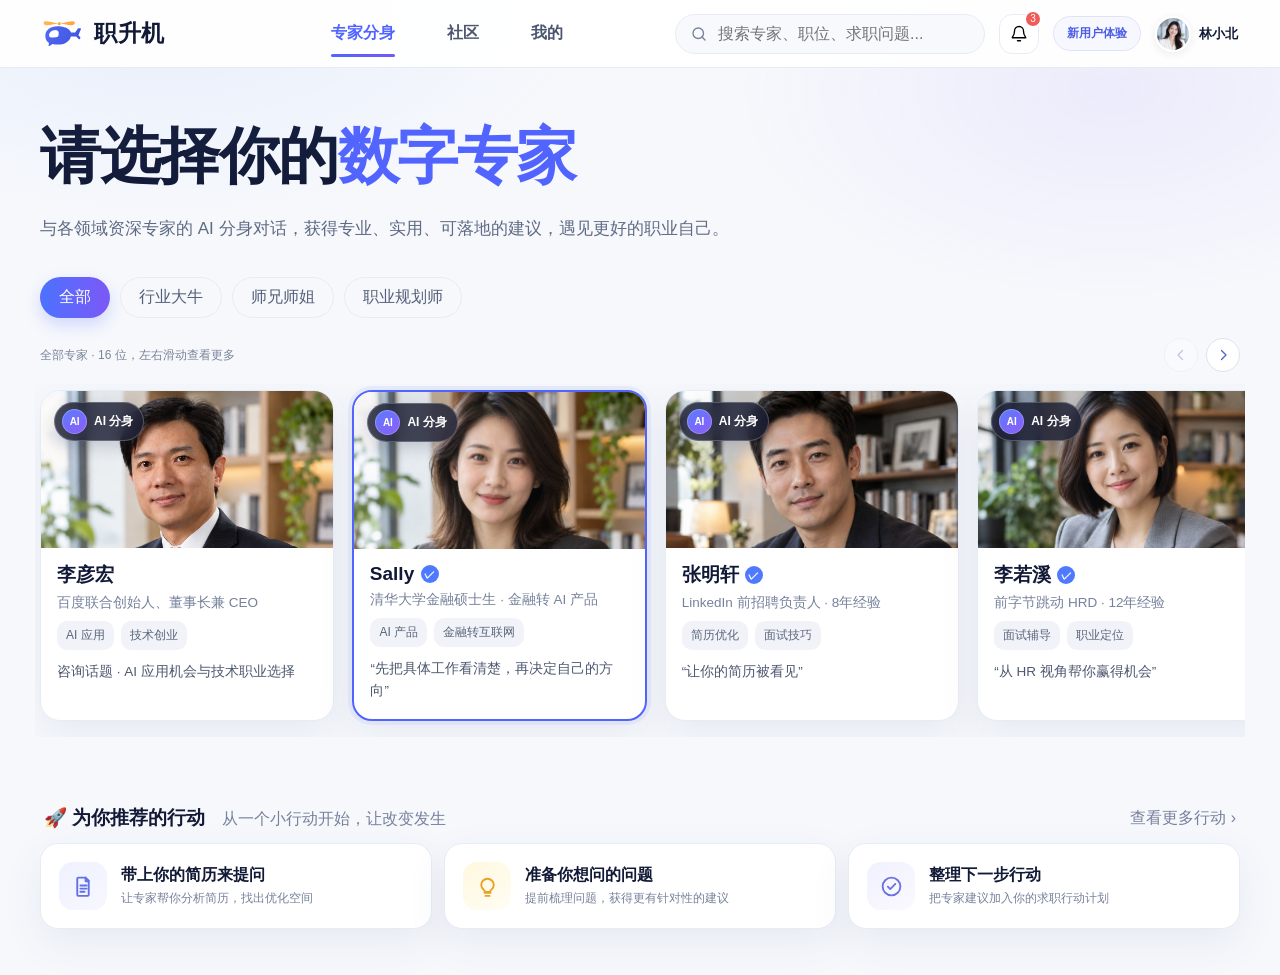
==== static/index.html @ 9db4575d "fix: embed featured expert portraits in page Co-Authored-By: Codex <noreply@openai.com>" ====
<!DOCTYPE html>

<html lang="zh-CN">
<head>
<meta charset="utf-8"/>
<meta content="width=device-width,initial-scale=1" name="viewport"/>
<title>职升机 · 专家数字分身求职平台 Demo</title>
<style>
:root{
  --primary:#5264ff;--primary2:#7657f7;--primary-soft:#eef1ff;--ink:#111936;--muted:#76819b;
  --line:#e7ebf4;--bg:#f6f8fc;--card:#fff;--green:#15a675;--orange:#f59b4b;--danger:#e95b68;
  --shadow:0 14px 40px rgba(55,71,120,.08);--r:18px;
}
*{box-sizing:border-box}html,body{margin:0;background:var(--bg);color:var(--ink);font-family:-apple-system,BlinkMacSystemFont,"Segoe UI","PingFang SC","Microsoft YaHei",sans-serif}
button,input,textarea{font:inherit}button{cursor:pointer}.hidden{display:none!important}
body:before{content:"";position:fixed;inset:0;pointer-events:none;background:radial-gradient(700px 360px at 13% 0%,rgba(116,161,255,.11),transparent 60%),radial-gradient(650px 360px at 87% 10%,rgba(119,90,248,.08),transparent 58%)}
.header{height:68px;background:rgba(255,255,255,.92);backdrop-filter:blur(18px);border-bottom:1px solid var(--line);display:flex;align-items:center;padding:0 42px;position:sticky;top:0;z-index:50}
.brand{display:flex;align-items:center;gap:12px;min-width:285px}.brandmark{display:block;width:40px;height:30px;object-fit:contain;flex:none}
.brand strong{font-size:23px;letter-spacing:.5px}.tagline{font-size:13px;color:var(--muted)}
.topnav{display:flex;gap:36px;height:100%;align-items:center}.topnav button{height:100%;border:0;background:transparent;color:#4c5670;padding:0 4px;font-weight:650;position:relative}.topnav button.active{color:var(--primary)}.topnav button.active:after{content:"";position:absolute;left:4px;right:4px;bottom:10px;height:3px;border-radius:4px;background:linear-gradient(90deg,var(--primary),var(--primary2))}
.header-user-link{display:inline-flex;align-items:center;gap:8px;padding:0;border:0;border-radius:22px;background:transparent;color:inherit;white-space:nowrap}.header-user-link:focus-visible{outline:2px solid var(--primary);outline-offset:4px}
.header-right{margin-left:auto;display:flex;align-items:center;gap:14px}.search{height:40px;width:310px;border:1px solid var(--line);border-radius:22px;background:#f8f9fd;display:flex;align-items:center;padding:0 14px;gap:8px;color:var(--muted)}.search input{width:100%;border:0;background:transparent;outline:none;color:var(--ink)}
.iconbtn{width:40px;height:40px;border:1px solid var(--line);background:#fff;border-radius:13px;display:grid;place-items:center;position:relative}.notif{position:absolute;right:-4px;top:-5px;background:#f05a59;color:#fff;font-size:10px;width:18px;height:18px;border-radius:50%;display:grid;place-items:center;border:2px solid #fff}.avatar{width:36px;height:36px;border-radius:50%;object-fit:cover;border:2px solid #fff;box-shadow:0 2px 10px rgba(0,0,0,.08)}
.shell{max-width:1510px;margin:0 auto;padding:28px 40px 46px}.page{display:none}.page.active{display:block}.card{background:var(--card);border:1px solid var(--line);border-radius:var(--r);box-shadow:var(--shadow)}
.hero{display:grid;grid-template-columns:minmax(0,1fr);gap:24px;align-items:end;margin-bottom:20px}.hero h1{font-size:38px;line-height:1.15;margin:12px 0 10px;letter-spacing:-1px}.hero h1 em{font-style:normal;color:var(--primary)}.hero p{color:#5f6b84;margin:0;font-size:16px}.progress{height:8px;border-radius:9px;background:#e8ebf5;overflow:hidden}.progress span{display:block;height:100%;border-radius:inherit;background:linear-gradient(90deg,var(--primary2),#4b7dff);width:60%}
.pills{display:flex;gap:10px;align-items:center;flex-wrap:wrap;margin:18px 0}.pill{border:1px solid var(--line);background:#f7f8fb;border-radius:999px;padding:9px 18px;color:#536079}.pill.active{color:#fff;border-color:transparent;background:linear-gradient(90deg,#4c72ff,#7c58f6);box-shadow:0 7px 16px rgba(82,100,255,.22)}
.expert-strip{display:grid;grid-template-columns:repeat(5,1fr);gap:14px;margin-bottom:22px}.expert-card{overflow:hidden;transition:.2s;position:relative;cursor:pointer}.expert-card:hover{transform:translateY(-3px);box-shadow:0 15px 34px rgba(71,87,145,.14)}.expert-card.selected{border:2px solid var(--primary);box-shadow:0 0 0 4px rgba(82,100,255,.08),var(--shadow)}.expert-photo{height:140px;width:100%;object-fit:cover;object-position:center 18%}.expert-body{padding:12px 14px 14px}.expert-name{font-size:17px;font-weight:800;display:flex;align-items:center;gap:5px}.verify{display:inline-grid;place-items:center;width:16px;height:16px;border-radius:50%;background:#4f7aff;color:#fff;font-size:10px}.meta{color:var(--muted);font-size:12px;margin-top:5px}.tags{display:flex;gap:6px;flex-wrap:wrap;margin-top:8px}.tag{font-size:11px;padding:5px 8px;border-radius:9px;background:#f1f3f9;color:#59657b}.aibadge{position:absolute;left:12px;top:10px;z-index:3;display:inline-flex;align-items:center;gap:6px;font-size:11px;background:rgba(26,30,50,.82);backdrop-filter:blur(8px);color:#fff;padding:5px 9px 5px 6px;border:1px solid rgba(255,255,255,.22);border-radius:999px;font-weight:700;box-shadow:0 6px 16px rgba(30,35,65,.18)}.ai-logo-mark{width:22px;height:22px;border-radius:50%;display:inline-grid;place-items:center;background:linear-gradient(145deg,#5b7cff,#8d5df7);color:#fff;font-size:9px;font-weight:900;letter-spacing:-.2px;box-shadow:inset 0 0 0 1px rgba(255,255,255,.24)}.expert-photo-wrap{position:relative}.expert-detail-ai-badge{left:14px;top:14px}.expert-filter-note{margin:-8px 0 15px;color:#7a849a;font-size:12px}.expert-filter-note b{color:#5865e8}.expert-card-filter-enter{animation:expertFilterEnter .24s ease both}@keyframes expertFilterEnter{from{opacity:0;transform:translateY(8px)}to{opacity:1;transform:translateY(0)}}
.expert-detail{display:grid;grid-template-columns:330px 1fr 330px;gap:26px;padding:16px;margin-top:10px;min-height:318px}.detail-photo{height:300px;width:100%;object-fit:cover;border-radius:14px}.detail-main{padding:10px 0}.detail-title{display:flex;align-items:center;gap:8px}.detail-title h2{font-size:28px;margin:0}.detail-role{margin-top:7px;color:#6c778e}.detail-main p{line-height:1.75;color:#4f5a72;margin:15px 0}.detail-actions{display:grid;grid-template-columns:1fr 1fr 1fr;gap:10px;margin-top:22px}.btn{border:1px solid #dfe4f1;border-radius:13px;padding:13px 14px;background:#fff;color:#26314e;font-weight:700}.btn.primary{color:#fff;border:0;background:linear-gradient(90deg,#4b72ff,#7955f7);box-shadow:0 9px 18px rgba(82,100,255,.22)}.btn.soft{color:#4c55db;background:#f4f2ff;border-color:#e6e0ff}.btn.green{background:#eaf8f3;border-color:#caefe1;color:#0f9368}.match{background:linear-gradient(155deg,#f8faff,#f4f7ff);border-radius:15px;padding:20px}.match h3{margin:0 0 15px;color:#5660e9}.reason{display:flex;gap:10px;margin:13px 0;color:#536079;font-size:13px}.check{width:19px;height:19px;border-radius:50%;background:#edf0ff;color:#5367ff;display:grid;place-items:center;flex:none}
.actions-title{display:flex;align-items:center;justify-content:space-between;margin:24px 4px 12px}.actions-title h3{margin:0}.action-row{display:grid;grid-template-columns:repeat(3,1fr);gap:12px}.action-card{padding:18px;display:flex;align-items:center;gap:14px;cursor:pointer}.action-ico{width:44px;height:44px;border-radius:13px;background:linear-gradient(145deg,#edf1ff,#f7f4ff);color:var(--primary);display:grid;place-items:center}.action-card strong{display:block}.action-card > div > span{font-size:12px;color:var(--muted);margin-top:4px;display:block}

/* Expert page recommended-action icons */
.action-ico{width:48px;height:48px;border-radius:14px;display:grid;place-items:center;flex:none;transition:.18s ease}
.action-ico svg{display:block;transform:none;width:25px;height:25px;fill:none;stroke:currentColor;stroke-width:1.8;stroke-linecap:round;stroke-linejoin:round}
.resume-action-icon{color:#5f70e8;background:linear-gradient(145deg,#eef1ff,#f8f7ff)}
.question-action-icon{color:#e8a326;background:linear-gradient(145deg,#fff8df,#fffdf4)}
.plan-action-icon{color:#6c72df;background:linear-gradient(145deg,#f1f1ff,#faf9ff)}
.action-card:hover .action-ico{box-shadow:0 9px 22px rgba(82,100,180,.12)}

/* Bounty publish modal */
.bounty-publish-modal{width:min(760px,92vw);max-height:88vh;display:flex;flex-direction:column;border-radius:24px;background:#fff;overflow:hidden;box-shadow:0 34px 90px rgba(30,38,74,.24)}
.bounty-publish-head{display:flex;align-items:center;justify-content:space-between;padding:20px 24px;border-bottom:1px solid #edf0f6;background:rgba(255,255,255,.97)}
.bounty-publish-head h2{margin:0;font-size:20px}.bounty-publish-head p{margin:4px 0 0;color:#8892a8;font-size:11px}
.bounty-publish-body{padding:22px 24px 8px;overflow:auto;background:linear-gradient(180deg,#fbfcff,#f7f9fd)}
.bounty-form-section{background:#fff;border:1px solid #e8ebf3;border-radius:17px;padding:16px 17px;margin-bottom:13px;box-shadow:0 8px 22px rgba(48,61,106,.035)}
.bounty-form-section label,.bounty-form-label{display:block;margin-bottom:8px;font-weight:750;font-size:12px;color:#313b55}.bounty-required{color:#ef6b65;margin-left:3px}
.bounty-title-input,.bounty-desc-input{width:100%;border:1px solid #dfe4ef;border-radius:12px;background:#fbfcff;padding:12px 13px;outline:none;color:#27314a;transition:.18s}
.bounty-title-input:focus,.bounty-desc-input:focus{border-color:#7782ef;box-shadow:0 0 0 3px rgba(91,105,225,.08);background:#fff}
.bounty-desc-input{min-height:116px;resize:vertical;line-height:1.65}
.bounty-char-count{text-align:right;color:#a0a8ba;font-size:10px;margin-top:6px}
.bounty-tag-picker{display:flex;gap:8px;flex-wrap:wrap}.bounty-tag-option{border:1px solid #e2e6f0;background:#fff;border-radius:999px;padding:7px 11px;color:#66718a;font-size:11px;cursor:pointer}.bounty-tag-option.on{background:#eef0ff;color:#5664df;border-color:#d5d9ff;font-weight:700}
.bounty-amount-row{display:grid;grid-template-columns:repeat(4,1fr);gap:9px}.bounty-amount{border:1px solid #e0e4ee;background:#fff;border-radius:12px;padding:11px 8px;text-align:center;color:#535f78;font-weight:750;cursor:pointer}.bounty-amount.on{border-color:#6c75e9;background:linear-gradient(145deg,#f3f4ff,#fbfaff);color:#5963dc;box-shadow:0 7px 18px rgba(91,99,211,.09)}.bounty-amount small{display:block;margin-top:3px;color:#9aa3b5;font-size:9px;font-weight:500}
.bounty-expert-row{display:flex;align-items:center;gap:10px}.bounty-expert-stack{display:flex}.bounty-expert-stack img{width:36px;height:36px;border-radius:50%;object-fit:cover;border:3px solid #fff;margin-left:-8px;box-shadow:0 2px 8px rgba(40,49,79,.12)}.bounty-expert-stack img:first-child{margin-left:0}.bounty-expert-copy{flex:1}.bounty-expert-copy strong{display:block;font-size:12px}.bounty-expert-copy span{color:#8b95aa;font-size:10px}.bounty-switch{display:flex;align-items:center;gap:7px;color:#66718a;font-size:11px}.bounty-switch input{accent-color:#646de5}
.bounty-attachment{border:1px dashed #cfd5e6;border-radius:13px;padding:14px;display:flex;align-items:center;gap:11px;color:#737e96;background:#fbfcff}.bounty-attachment-icon{width:38px;height:38px;border-radius:11px;background:#eef1ff;color:#5f69df;display:grid;place-items:center}.bounty-attachment strong{display:block;font-size:11px;color:#49546c}.bounty-attachment small{display:block;margin-top:3px;font-size:9px}.bounty-upload-btn{margin-left:auto;border:1px solid #dfe3ef;background:#fff;border-radius:10px;padding:7px 10px;color:#64708a;font-size:10px}
.bounty-publish-foot{display:flex;align-items:center;gap:12px;padding:14px 24px 18px;border-top:1px solid #edf0f6;background:#fff}.bounty-publish-tip{flex:1;color:#8c96aa;font-size:10px;line-height:1.45}.bounty-publish-foot .btn{min-width:104px}
.bounty-preview-line{display:flex;align-items:center;gap:8px;margin-top:9px;padding:9px 11px;border-radius:10px;background:#fff8ef;color:#a46c27;font-size:10px}.bounty-preview-line strong{color:#ef7c30}
.new-bounty-card{border:1px solid #dfe3ff!important;box-shadow:0 12px 32px rgba(86,95,196,.08)!important}.new-bounty-waiting{margin-top:15px;padding:15px;border-radius:14px;background:linear-gradient(145deg,#f6f7ff,#fbfbff);border:1px dashed #d7dcff;color:#727c98;font-size:12px;display:flex;align-items:center;gap:10px}.new-bounty-waiting:before{content:'✦';width:28px;height:28px;border-radius:50%;display:grid;place-items:center;background:#eceeff;color:#626be4;font-weight:800}

/* Community */
.community-grid{display:grid;grid-template-columns:248px minmax(0,1fr) 330px;gap:18px}.side{padding:12px;align-self:start;position:sticky;top:96px}.side h3{padding:8px 12px;margin:0 0 5px}.side-item{display:flex;gap:12px;align-items:center;padding:12px 13px;border-radius:12px;color:#4c5872;cursor:pointer}.side-item.active{background:#eef1ff;color:#4f61f1;font-weight:700}.topic-list{padding:14px 12px;border-top:1px solid var(--line);margin-top:8px}.topic-list small{color:var(--muted)}.topic-list a{display:block;margin:10px 0;color:#536079}.invitebox{margin:15px 4px 4px;padding:18px;border-radius:16px;background:linear-gradient(150deg,#f7f5ff,#edf2ff);color:#36405a}.invitebox .btn{margin-top:12px;width:100%}.composer{padding:16px 18px}.composer-top{display:flex;gap:12px}.composer textarea{resize:none;min-height:68px;flex:1;border:1px solid var(--line);border-radius:14px;padding:15px;outline:none}.composer-tools{display:flex;align-items:center;flex-wrap:wrap;gap:8px 18px;padding:12px 4px 0;color:#60708b}.composer-tools button{display:inline-flex;align-items:center;justify-content:center;gap:6px;min-height:36px;padding:6px 0;border:0;background:transparent;color:inherit;line-height:20px;white-space:nowrap}.composer-tools button .ico{display:block;width:18px;height:18px;flex:none}.composer-tools button span{display:block;line-height:20px}.composer-tools .publish{margin-left:auto;color:#fff;background:linear-gradient(90deg,#4c72ff,#7255f6);border-radius:11px;padding:10px 22px}.feedtabs{display:flex;gap:26px;padding:16px 8px 10px}.feedtabs button{border:0;background:none;color:#67728b;padding:4px 4px 10px}.feedtabs button.active{color:var(--primary);font-weight:700;border-bottom:3px solid var(--primary)}.post{padding:18px 20px;margin-bottom:12px}.post-head{display:flex;gap:10px;align-items:center}.post-head .name{font-weight:800}.post .time{font-size:12px;color:var(--muted)}.post h3{font-size:18px;margin:16px 0 8px}.post p{color:#58647d;line-height:1.65;margin:0}.post-ops{display:flex;gap:26px;margin-top:14px;color:#6b7590}.post-ops button{border:0;background:none;color:inherit}.post-ops button.on{color:var(--primary)}.right-card{padding:18px;margin-bottom:14px}.right-card h3{margin:0 0 15px}.right-list .row{display:flex;align-items:center;gap:10px;padding:10px 0}.right-list .row+.row{border-top:1px solid #f0f1f5}.right-list .row .info{min-width:0;flex:1}.right-list .row strong{display:block;font-size:13px}.right-list .row small{display:block;white-space:nowrap;overflow:hidden;text-overflow:ellipsis;color:var(--muted);margin-top:3px}.follow{padding:7px 12px;border:1px solid #dfe4ff;border-radius:10px;background:#f5f6ff;color:#5367ee}.hotrow{display:grid;grid-template-columns:22px 1fr auto;gap:8px;padding:9px 0;font-size:13px}.rank{color:#ff7e55;font-weight:800}
/* Assessment */
.assess-head{display:flex;align-items:end;justify-content:space-between;margin-bottom:18px}.assess-head h1{font-size:34px;margin:0 0 8px}.assess-head p{margin:0;color:#69758e}.spark{font-family:"KaiTi";color:#5264ff;font-size:20px;transform:rotate(-3deg);padding-right:38px}.steps{display:grid;grid-template-columns:repeat(4,1fr);gap:0;padding:18px 28px;margin-bottom:16px}.step{position:relative;display:flex;gap:10px;align-items:center}.step:not(:last-child):after{content:"";height:2px;background:#dce2ef;position:absolute;left:48px;right:12px;top:17px}.step-num{width:34px;height:34px;border-radius:50%;border:1px solid #d9deea;background:#f7f8fb;display:grid;place-items:center;z-index:1}.step.active .step-num,.step.done .step-num{background:linear-gradient(145deg,#4a75ff,#7859f5);color:#fff;border:0}.step strong{display:block;font-size:13px}.step small{display:block;color:var(--muted);margin-top:2px}.assess-grid{display:grid;grid-template-columns:minmax(0,1.2fr) .85fr;gap:18px}.question-card{padding:22px}.qprogress{display:flex;gap:12px;align-items:center;margin-bottom:18px}.qprogress b{color:var(--primary)}.qprogress .progress{flex:1}.question h2{font-size:21px;margin:10px 0 6px}.question>p{margin:0 0 16px;color:var(--muted)}.option{border:1px solid var(--line);border-radius:14px;padding:15px;display:flex;align-items:center;gap:13px;margin:10px 0;cursor:pointer;transition:.18s}.option:hover{background:#fafbff}.option.selected{border-color:#6f66ff;background:#f5f4ff;box-shadow:0 0 0 3px rgba(98,93,248,.08)}.option-ico{width:40px;height:40px;border-radius:12px;background:#f0f2ff;color:var(--primary);display:grid;place-items:center;font-weight:900}.radio{margin-left:auto;width:20px;height:20px;border-radius:50%;border:2px solid #bdc6d9}.option.selected .radio{border:6px solid #6b5df5}.qnav{display:flex;justify-content:space-between;margin-top:18px}.portrait{padding:20px}.portrait-user{display:flex;align-items:center;gap:14px}.portrait-user .avatar{width:58px;height:58px}.donut{margin-left:auto;width:68px;height:68px;border-radius:50%;background:conic-gradient(#635bf5 0 68%,#e6e9f2 68% 100%);display:grid;place-items:center}.donut:after{content:"68%";width:50px;height:50px;border-radius:50%;background:#fff;display:grid;place-items:center;font-weight:800}.trait-grid{display:grid;grid-template-columns:1fr 1fr 1fr;gap:10px;margin-top:16px}.trait{border-radius:14px;padding:14px;background:#f8f9fd}.trait h4{margin:0 0 9px}.trait span{display:block;font-size:12px;margin:7px 0;padding:5px 8px;border-radius:8px;background:#fff}.expert-mini{margin-top:16px}.expert-mini h3{margin:0 0 12px}.mini-grid{display:grid;grid-template-columns:repeat(3,1fr);gap:10px}.mini{border:1px solid var(--line);border-radius:12px;overflow:hidden}.mini img{width:100%;height:90px;object-fit:cover}.mini div{padding:9px}.mini strong{font-size:12px}.mini .btn{width:100%;padding:8px;margin-top:7px;font-size:11px}
/* My */
.my-grid{display:grid;grid-template-columns:220px minmax(0,1fr);gap:18px}.my-side{padding:12px;align-self:start;position:sticky;top:96px}.my-main{display:grid;grid-template-columns:minmax(0,1fr) 320px;gap:16px}.profile-hero{grid-column:1/-1;padding:18px 22px;display:flex;align-items:center;gap:18px;background:linear-gradient(115deg,#fff,#f7f8ff)}.profile-hero .avatar{width:88px;height:88px}.profile-title{min-width:260px}.profile-title h2{margin:0;font-size:26px}.profile-title p{margin:6px 0;color:var(--muted)}.profile-stats{display:grid;grid-template-columns:repeat(4,130px);gap:8px;margin-left:auto}.profile-stats div{padding-left:18px;border-left:1px solid var(--line)}.profile-stats small{color:var(--muted)}.profile-stats strong{display:block;margin-top:6px}.wide{padding:20px}.wide h3,.narrow h3{margin:0 0 14px}.careerbox{display:grid;grid-template-columns:220px 1fr;gap:20px;align-items:center}.radar{width:190px;height:190px;border-radius:50%;position:relative;margin:auto;background:repeating-radial-gradient(circle at center,transparent 0 22px,#e7e9f2 23px 24px);border:1px solid #e7e9f2}.radar:after{content:"";position:absolute;inset:35px 30px 30px 34px;background:linear-gradient(135deg,rgba(92,91,244,.35),rgba(71,119,255,.2));clip-path:polygon(50% 0,90% 25%,76% 78%,42% 100%,5% 68%,16% 20%)}.strengths{display:flex;gap:8px;flex-wrap:wrap}.strengths span{background:#edf0ff;color:#5967dd;padding:7px 10px;border-radius:10px}.quote{padding:14px 16px;background:#f7f8fc;border-left:3px solid #dfe4ff;border-radius:10px;color:#69758f;margin-top:14px}.taskgrid{display:grid;grid-template-columns:repeat(4,1fr);gap:10px}.task{padding:14px;border:1px solid var(--line);border-radius:13px}.task.done{background:#f3fbf7}.task strong{display:block}.task small{color:var(--muted);display:block;margin:6px 0}.status{display:inline-block;padding:5px 8px;border-radius:9px;background:#f0f2ff;color:#5a64e7;font-size:11px}.status.done{background:#e7f8ef;color:#0e996b}.consult-row{display:grid;grid-template-columns:48px 150px 1fr 120px;gap:10px;align-items:center;padding:12px 0;border-top:1px solid #f0f1f5}.consult-row:first-of-type{border-top:0}.narrow{padding:18px}.benefits li{margin:12px 0;color:#536079}.filebox,.booking{border:1px solid var(--line);border-radius:12px;padding:12px;margin-top:10px}.booking{display:flex;align-items:center;gap:10px}.booking .avatar{width:42px;height:42px}.booking div{flex:1}
/* Modal */
.overlay{position:fixed;inset:0;background:rgba(20,26,48,.36);backdrop-filter:blur(4px);display:none;z-index:80;align-items:center;justify-content:center}.overlay.show{display:flex}.modal{width:min(720px,92vw);max-height:86vh;background:#fff;border-radius:22px;box-shadow:0 30px 80px rgba(19,24,42,.28);overflow:hidden}.modal-head{padding:17px 20px;border-bottom:1px solid var(--line);display:flex;align-items:center;gap:10px}.modal-head .close{margin-left:auto}.chat-body{height:470px;overflow:auto;padding:20px;background:#f8f9fc}.bubble{max-width:78%;padding:12px 14px;border-radius:15px;margin-bottom:12px;line-height:1.55}.bubble.ai{background:#fff;border:1px solid var(--line)}.bubble.me{margin-left:auto;background:linear-gradient(90deg,#5569ff,#7559f7);color:#fff}.chat-input{display:flex;gap:10px;padding:14px;border-top:1px solid var(--line)}.chat-input input{flex:1;border:1px solid var(--line);border-radius:12px;padding:12px;outline:none}.callbox{padding:36px;text-align:center;background:radial-gradient(400px 220px at 50% 35%,#eef1ff,transparent)}.callbox img{width:110px;height:110px;border-radius:50%;object-fit:cover;box-shadow:0 0 0 12px rgba(82,100,255,.08)}.callbox h2{margin:18px 0 6px}.callbox .timer{font-size:24px;font-weight:800;color:#5863e9;margin:18px}.wave{display:flex;justify-content:center;gap:5px;height:34px;align-items:center}.wave i{display:block;width:5px;border-radius:5px;background:#6b65f5;animation:w 1s infinite ease-in-out}.wave i:nth-child(2){animation-delay:.1s}.wave i:nth-child(3){animation-delay:.2s}.wave i:nth-child(4){animation-delay:.3s}.wave i:nth-child(5){animation-delay:.4s}@keyframes w{0%,100%{height:8px}50%{height:30px}}.call-actions{display:flex;justify-content:center;gap:16px;margin-top:24px}.roundbtn{width:54px;height:54px;border-radius:50%;border:0;background:#f1f3f8}.roundbtn.end{background:#f25e66;color:#fff}
svg.ico{width:18px;height:18px;stroke:currentColor;fill:none;stroke-width:1.8;stroke-linecap:round;stroke-linejoin:round}.brand svg{width:28px;height:28px}
@media(max-width:1150px){.shell{padding:22px}.expert-strip{grid-template-columns:repeat(3,1fr)}.expert-detail{grid-template-columns:280px 1fr}.match{display:none}.community-grid{grid-template-columns:210px 1fr}.community-grid>aside:last-child{display:none}.my-main{grid-template-columns:1fr}.my-main>.narrow{display:none}.profile-stats{grid-template-columns:repeat(2,120px)}.search{width:220px}}

/* ===== V2: separate expert profile + My-subpage assessment ===== */
.topnav{gap:44px}
.expert-profile-page{padding-bottom:105px}.expert-profile-wrap{max-width:1120px;margin:0 auto;position:relative;padding:4px 0 28px}.expert-breadcrumb{display:flex;gap:10px;align-items:center;color:#7c879e;font-size:14px;margin:4px 0 28px}.text-back{border:0;background:transparent;color:#5b6680;font-size:15px;padding:0}.detail-share{position:absolute;right:0;top:0;border:1px solid var(--line);background:#fff;border-radius:14px;padding:10px 18px;display:flex;align-items:center;gap:8px;color:#505d77;box-shadow:var(--shadow)}
.expert-profile-grid{display:grid;grid-template-columns:280px minmax(0,1fr);gap:38px;align-items:start}.expert-profile-left{display:flex;flex-direction:column;gap:16px}.expert-profile-photo{width:280px;height:280px;object-fit:cover;object-position:center 16%;border-radius:26px;box-shadow:0 20px 50px rgba(64,76,123,.14)}.expert-quote-card{min-height:120px;border:1px solid var(--line);border-radius:18px;background:rgba(255,255,255,.84);padding:22px 22px 18px;display:flex;flex-direction:column;color:#5b6680;position:relative}.quote-mark{position:absolute;font-size:48px;line-height:1;color:#b7c2ff;top:10px;left:16px}.expert-quote-card strong{padding-left:30px;font-size:15px;line-height:1.7;color:#5e6780}.expert-quote-card small{text-align:right;margin-top:auto;color:#8891a5}
.profile-title-row h1{font-size:42px;letter-spacing:-1.5px;margin:0}.verify.big{width:23px;height:23px;font-size:13px}.expert-profile-main .detail-role{font-size:16px;margin:8px 0 12px;color:#606b84}.ai-identity-line{display:flex;align-items:center;gap:8px;background:#f3f1ff;border-radius:999px;padding:7px 12px;width:max-content;max-width:100%;font-size:12px;color:#695ede}.ai-dot{width:24px;height:24px;border-radius:50%;display:grid;place-items:center;color:#fff;background:linear-gradient(135deg,#7562ff,#c07cff);font-size:10px;font-weight:800}.ai-identity-line span:last-child{color:#8a86a9}.expert-long-intro{font-size:15px!important;line-height:1.9!important;margin:19px 0!important;color:#46526a!important}.specialty-bar{display:flex;align-items:center;gap:8px;flex-wrap:wrap;background:linear-gradient(90deg,#f5f7ff,#fbfcff);border:1px solid #e7ebfa;padding:10px 12px;border-radius:12px;margin-top:16px;color:#536079}.specialty-bar>span{color:#536bff}.specialty-bar .tags{margin-top:0}.question-suggest{margin-top:22px;padding:20px 22px}.question-head{display:flex;justify-content:space-between;align-items:center}.question-head h3{margin:0;display:flex;align-items:center;gap:8px}.question-head button{border:0;background:transparent;color:#5264ff}.question-chips{display:grid;grid-template-columns:repeat(3,1fr);gap:10px;margin-top:15px}.question-chip{display:flex;justify-content:space-between;align-items:center;text-align:left;border:1px solid #e5e9f4;background:#f8f9fc;border-radius:14px;padding:13px 14px;color:#34405d;min-height:54px}.question-chip:hover{border-color:#cfd6ff;background:#f4f5ff}.question-chip span:last-child{color:#5264ff;font-size:20px}
.expert-chat-dock{position:fixed;z-index:45;left:50%;bottom:18px;transform:translateX(-50%);width:min(460px,calc(100vw - 32px));min-height:62px;background:rgba(255,255,255,.95);backdrop-filter:blur(18px);border:1px solid #dfe4f1;border-radius:22px;box-shadow:0 18px 55px rgba(35,46,91,.18);display:flex;align-items:center;gap:8px;padding:8px 10px}.attach-btn,.mic-btn{width:38px;height:38px;border:0;background:transparent;border-radius:11px;color:#7b879d;display:grid;place-items:center}.dock-action{flex:1;min-width:0;min-height:48px;border:0;border-radius:14px;padding:12px 22px;color:#fff;font-weight:800;display:flex;align-items:center;justify-content:center;gap:8px;white-space:nowrap}.dock-action:focus-visible{outline:3px solid #ada8ff;outline-offset:3px}.dock-chat{background:linear-gradient(180deg,#7668f5,#5c56db);box-shadow:0 7px 18px rgba(99,85,221,.24)}.dock-call{background:linear-gradient(180deg,#51a43e,#368d2e);box-shadow:0 7px 18px rgba(52,145,49,.28)}.dock-identity{position:absolute;left:50%;transform:translateX(-50%);bottom:-19px;font-size:10px;color:#9299aa}
.assessment-subpage{padding-top:0}.assessment-my-grid{grid-template-columns:215px minmax(0,1fr);gap:18px}.assessment-side{position:sticky;top:96px;height:max-content}.assessment-content{min-width:0}.assessment-crumb{font-size:12px;color:#8992a5;margin:0 0 18px}.assessment-crumb span{margin:0 9px}.assessment-subpage .assess-head{margin-bottom:16px}.assessment-subpage .assess-head h1{font-size:34px}.assessment-subpage .spark{font-size:17px;line-height:1.7}.assessment-steps{display:grid;grid-template-columns:repeat(4,1fr);row-gap:14px}.assessment-progress-row{grid-column:1/-1;display:grid;grid-template-columns:1fr 50px 120px;gap:14px;align-items:center;padding-top:4px}.assessment-progress-row small{color:#8a94aa}.assessment-grid-v2{grid-template-columns:minmax(0,1.05fr) minmax(420px,.95fr);gap:16px}.assessment-subpage .question-card{min-height:570px}.assessment-subpage .qprogress{display:flex;gap:10px;align-items:center;margin-bottom:18px}.assessment-subpage .qprogress .progress,.assessment-subpage .qprogress small{display:none}.assessment-right{display:flex;flex-direction:column;gap:14px}.assessment-subpage .portrait{padding:20px}.portrait-topline{display:flex;justify-content:space-between;align-items:center}.portrait-topline h3{margin:0}.portrait-topline h3 small{color:#8992a7;font-weight:500}.portrait-topline a,.mini-head a{color:#5264ff;font-size:12px}.portrait-user{display:grid;grid-template-columns:72px 1fr 82px;align-items:center;gap:14px;margin:20px 0 10px}.portrait-user .avatar{width:72px;height:72px}.portrait-motto{margin-top:5px}.assessment-subpage .donut{width:72px;height:72px;border-radius:50%;display:grid;place-items:center;background:conic-gradient(#5264ff 0 68%,#edf0f7 68%);position:relative;color:#1f2a47;font-weight:800}.assessment-subpage .donut:after{content:"";position:absolute;width:52px;height:52px;border-radius:50%;background:#fff}.assessment-subpage .donut span,.assessment-subpage .donut small{z-index:1}.assessment-subpage .donut small{position:absolute;top:75px;width:100px;text-align:center;font-size:10px;color:#8a94aa}.portrait-tags{margin:16px 0}.assessment-subpage .trait-grid{grid-template-columns:1fr 1fr 1.2fr}.assessment-subpage .trait{padding:12px;border-radius:14px;background:#f8faff}.assessment-subpage .trait.direction{background:#f5f3ff}.assessment-subpage .trait.direction b{display:block;color:#5360eb;margin:6px 0}.assessment-subpage .trait.direction p{font-size:11px;color:#7b8498;line-height:1.55;margin:0}.assessment-subpage .expert-mini{padding:18px;margin:0}.mini-head{display:flex;justify-content:space-between;align-items:center}.mini-head h3{margin:0}.why-card{padding:15px 18px}.why-card p{font-size:12px;line-height:1.65;color:#7b8599;margin:6px 0 0}.assessment-note{margin-top:42px!important;background:linear-gradient(145deg,#f9faff,#eef3ff)}.paperplane{font-size:40px;color:#5264ff;margin-top:12px}.careerbox[data-page-jump]{transition:.2s}.careerbox[data-page-jump]:hover{transform:translateY(-2px)}
@media(max-width:1180px){.expert-profile-wrap{max-width:960px}.question-chips{grid-template-columns:1fr 1fr}.assessment-my-grid{grid-template-columns:190px 1fr}.assessment-grid-v2{grid-template-columns:1fr}.assessment-right{display:grid;grid-template-columns:1fr 1fr}.assessment-right .portrait{grid-column:1/-1}.assessment-subpage .trait-grid{grid-template-columns:1fr 1fr 1fr}}


/* ===== Community bounty / expert answer V3 ===== */
.bounty-community-grid{grid-template-columns:220px minmax(0,1fr) 318px;gap:18px;align-items:start}.community-side-v3{min-height:calc(100vh - 124px);padding:14px 12px;position:sticky;top:92px}.community-side-title{padding:4px 10px 14px}.community-side-title h3{padding:0;margin:0 0 5px;font-size:20px}.community-side-title span{font-size:12px;color:var(--muted)}.community-side-v3 .side-item{margin:3px 0;font-weight:550}.community-side-v3 .side-item.active{background:linear-gradient(90deg,#eef1ff,#f4f2ff);color:#5264ff}.side-emoji{width:18px;text-align:center}.community-side-brand{margin-top:180px;padding:20px 12px;color:#27324e;font-weight:750;line-height:1.55;background:linear-gradient(145deg,#f5f2ff,#edf3ff);border-radius:16px;position:relative;overflow:hidden}.community-side-brand:after{content:"";position:absolute;width:88px;height:88px;border-radius:32px;background:linear-gradient(145deg,#a99cff66,#7aa7ff44);right:-24px;bottom:-28px;transform:rotate(25deg)}
.community-main-v3{min-width:0}.community-page-title-row{display:flex;align-items:flex-start;justify-content:space-between;margin:6px 4px 14px}.community-page-title-row h1{font-size:28px;margin:0 0 5px}.community-page-title-row p{margin:0;color:var(--muted);font-size:13px}.bounty-publish-btn{padding:10px 20px}.bounty-tabs{height:50px;background:#fff;border:1px solid var(--line);border-radius:14px;display:flex;align-items:center;gap:28px;padding:0 18px;margin-bottom:10px;box-shadow:0 8px 22px rgba(63,79,122,.04)}.bounty-tabs button{border:0;background:none;color:#5e6880;height:100%;padding:0 2px;position:relative}.bounty-tabs button.active{color:var(--primary);font-weight:800}.bounty-tabs button.active:after{content:"";position:absolute;left:0;right:0;bottom:0;height:3px;background:var(--primary);border-radius:4px}.bounty-feed{display:grid;gap:12px}.bounty-card{padding:18px 20px}.bounty-card-head{display:grid;grid-template-columns:auto 1fr auto;gap:10px;align-items:center}.bounty-card-head h2{font-size:19px;margin:0;line-height:1.4}.hot-badge,.blue-badge,.orange-badge{font-size:11px;padding:5px 8px;border-radius:8px;font-weight:800;white-space:nowrap}.hot-badge{background:#fff0ec;color:#ff614d}.blue-badge{background:#eef1ff;color:#5868ee}.orange-badge{background:#fff0df;color:#f28a38}.bounty-card-actions{display:flex;gap:8px}.bounty-card-actions button,.save-q{border:1px solid var(--line);background:#fff;border-radius:10px;padding:7px 10px;color:#64708a}.bounty-user-line{display:flex;align-items:center;gap:8px;color:#79839a;font-size:12px;margin-top:11px}.bounty-user-line img{width:28px;height:28px;border-radius:50%;object-fit:cover}.bounty-user-line b{color:#333e59}.bounty-question-desc{font-size:13px;color:#56617b;line-height:1.62;margin:10px 0}.bounty-tags,.answer-tags,.mini-tags{display:flex;gap:6px;flex-wrap:wrap}.bounty-tags span,.answer-tags span,.mini-tags span{font-size:10px;color:#68738d;background:#f2f4fa;border-radius:7px;padding:4px 7px}.bounty-stats-row{display:flex;align-items:center;gap:22px;margin-top:13px;padding-top:12px;border-top:1px solid var(--line);font-size:12px;color:#68748d}.bounty-stats-row strong{font-size:21px;color:#f05a42}.bounty-stats-row strong small{font-size:10px;color:#77829a;font-weight:500;margin-left:4px}.bounty-time{margin-left:auto}.locked-answer-preview{margin-top:13px;border:1px solid #dfe5f6;border-radius:14px;padding:13px;position:relative;background:linear-gradient(180deg,#fbfcff,#f7f9ff);min-height:106px;overflow:hidden}.locked-expert{display:flex;gap:9px;align-items:center;position:relative;z-index:2}.locked-expert img{width:42px;height:42px;border-radius:50%;object-fit:cover}.locked-expert b{display:block;font-size:13px}.locked-expert small{display:block;color:#7b869d;font-size:10px;margin-top:3px}.blurred-answer{filter:blur(4px);opacity:.55;user-select:none;margin-left:50px;margin-top:-2px}.blurred-answer p{font-size:12px;color:#68738b;margin:0;line-height:1.55}.answer-unlock-cta{position:absolute;inset:0;z-index:4;display:flex;align-items:center;justify-content:center;flex-direction:column;gap:5px;background:linear-gradient(90deg,transparent 4%,rgba(255,255,255,.78) 26%,rgba(255,255,255,.9) 74%,transparent 96%)}.unlock-answer-btn{border:0;background:linear-gradient(90deg,#6375ff,#7659f7);color:#fff;padding:9px 16px;border-radius:12px;font-weight:800;box-shadow:0 8px 18px rgba(94,105,244,.2)}.answer-unlock-cta span{font-size:10px;color:#7f8aa1}.locked-answer-preview.unlocked .blurred-answer{filter:none;opacity:1;margin-top:8px;margin-left:50px}.locked-answer-preview.unlocked .answer-unlock-cta{display:none}
.community-right-v3{display:grid;gap:12px;position:sticky;top:92px}.community-right-v3 .right-card{padding:16px}.community-right-v3 .right-card h3{margin:0 0 12px;font-size:15px}.community-right-v3 .right-card h3 small{float:right;color:var(--primary);font-weight:500}.hot-bounty-row{display:grid;grid-template-columns:24px 1fr;gap:10px;padding:9px 0}.hot-bounty-row>b{width:24px;height:24px;border-radius:50%;background:#eef1ff;color:#5264ff;display:grid;place-items:center}.hot-bounty-row strong{display:block;font-size:12px;line-height:1.35}.hot-bounty-row span{display:block;color:#8a94aa;font-size:10px;margin-top:3px}.hot-bounty-row em{font-style:normal;color:#f05a42;font-weight:800}.recommended-v3 .row{align-items:flex-start}.recommended-v3 .info{flex:1;min-width:0}.recommended-v3 .verify{width:13px;height:13px;font-size:8px}.mini-tags{margin-top:5px}.mini-tags span{padding:3px 5px}.bounty-rule-card ol{padding-left:22px;margin:0}.bounty-rule-card li{font-size:11px;line-height:1.55;color:#67728b;margin:8px 0}.bounty-rule-card li::marker{color:#5264ff;font-weight:800}
.expert-answer-breadcrumb{font-size:12px;color:#7b869c;margin:7px 2px 10px}.bounty-question-detail{padding:20px}.question-detail-top{display:flex;justify-content:space-between;align-items:center}.bounty-question-detail h1{font-size:24px;margin:12px 0 6px}.bounty-question-detail>p{font-size:13px;color:#56617a;line-height:1.75}.question-metrics{font-size:11px;color:#7b869c;border-top:1px solid var(--line);padding-top:12px;margin-top:12px}.reward-pool-panel{margin-top:12px;padding:17px 20px;background:linear-gradient(135deg,#f8f7ff,#f2f7ff);border-color:#dfe5ff}.reward-panel-title{display:flex;align-items:center;gap:10px}.reward-icon{width:42px;height:42px;border-radius:12px;background:linear-gradient(145deg,#7760ff,#536fff);display:grid;place-items:center;font-size:22px}.reward-panel-title h3{margin:0 0 3px}.reward-panel-title p{margin:0;color:#738099;font-size:11px}.reward-pool-main{display:grid;grid-template-columns:135px 1fr auto;gap:20px;align-items:center;background:#fff;border:1px solid #e3e7f6;border-radius:14px;margin-top:13px;padding:14px}.reward-pool-main>div:first-child small{display:block;color:#7c879d}.reward-pool-main>div:first-child strong{display:block;font-size:30px;color:#f05a42}.reward-pool-main>div:first-child span{font-size:10px;color:#7d879e}.reward-progress-head{display:flex;justify-content:space-between;font-size:10px;color:#76819a;margin-bottom:8px}.reward-progress-head em{font-style:normal;color:#f05a42;font-weight:800}.reward-progress{height:8px;background:#e9ecf7;border-radius:10px;overflow:hidden}.reward-progress span{display:block;height:100%;background:linear-gradient(90deg,#635cff,#577cff);border-radius:10px}.reward-buttons{display:flex;gap:7px}.reward-buttons .btn{padding:9px 11px;font-size:11px;white-space:nowrap}.reward-tip{font-size:10px;color:#7b869e;text-align:right;margin-top:8px}.expert-answers-header{display:flex;align-items:center;justify-content:space-between;margin:15px 4px 8px}.expert-answers-header h2{font-size:17px;margin:0}.expert-answers-header h2 span{font-size:12px;color:#7b879d}.expert-answers-header select{border:0;background:transparent;color:#68748c}.expert-answer-list{display:grid;gap:10px}.expert-answer-item{padding:17px 20px}.expert-answer-head{display:grid;grid-template-columns:48px 1fr auto auto;gap:10px;align-items:start}.expert-answer-head>img{width:48px;height:48px;border-radius:50%;object-fit:cover}.expert-answer-head b{font-size:14px}.expert-answer-head small{display:block;font-size:10px;color:#7b879d;margin:3px 0 5px}.expert-answer-head>button{border:1px solid var(--line);background:#fff;border-radius:11px;color:#66738d;padding:7px 10px}.answer-time{font-size:10px;color:#8b95a9}.expert-answer-body{margin-left:58px;margin-top:9px;font-size:12px;color:#4f5b73;line-height:1.72}.expert-answer-body p{margin:0 0 8px}.expert-answer-body ol{padding-left:18px}.expand-answer{border:0;background:none;color:var(--primary);font-weight:700}.answer-lock-wrap{position:relative;margin-left:58px;margin-top:7px;min-height:114px;border-radius:14px;overflow:hidden;border:1px solid #edf0f7}.answer-blur-block{filter:blur(5px);opacity:.55;padding:12px}.answer-blur-block p{font-size:12px;line-height:1.6;margin:4px;color:#59657d}.answer-lock-center{position:absolute;inset:0;display:flex;align-items:center;justify-content:center;flex-direction:column;gap:5px;background:linear-gradient(90deg,rgba(255,255,255,.4),rgba(255,255,255,.88),rgba(255,255,255,.4));font-size:19px}.answer-lock-center b{font-size:12px}.answer-lock-center span{font-size:9px;color:#7c879c}.locked-answer.unlocked .answer-blur-block{filter:none;opacity:1}.locked-answer.unlocked .answer-lock-center{display:none}.empty-recommend{text-align:center;padding:70px 30px}.empty-recommend>div{font-size:42px}.empty-recommend h3{font-size:20px;margin-bottom:8px}.empty-recommend p{color:#7b879d;margin-bottom:18px}
@media(max-width:1180px){.bounty-community-grid{grid-template-columns:200px minmax(0,1fr)}.community-right-v3{display:none}.reward-pool-main{grid-template-columns:120px 1fr}.reward-buttons{grid-column:1/-1;justify-content:flex-end}}@media(max-width:820px){.bounty-community-grid{display:block}.community-side-v3{display:none}.community-main-v3{padding:0 2px}.reward-pool-main{grid-template-columns:1fr}.reward-buttons{justify-content:flex-start;flex-wrap:wrap}.bounty-card-head{grid-template-columns:1fr}.hot-badge,.blue-badge{width:max-content}.bounty-card-actions{position:absolute;right:16px}.bounty-stats-row{flex-wrap:wrap}.bounty-time{margin-left:0}.expert-answer-head{grid-template-columns:42px 1fr}.expert-answer-head>button,.answer-time{display:none}.expert-answer-body,.answer-lock-wrap{margin-left:0}}

/* ===== Community V4: restore recommendation feed + merged expert/bounty Q&A ===== */
.community-grid-v4{grid-template-columns:248px minmax(0,1fr) 330px;gap:18px;align-items:start}.community-side-v4{min-height:calc(100vh - 124px)}.community-main-v4{min-width:0}.community-main-v4>.community-view>section{display:block}.community-filter-title{margin:4px 4px 14px}.community-filter-title h2{font-size:25px;margin:0 0 5px}.community-filter-title p{margin:0;color:var(--muted);font-size:13px}.mock-qa-post .qa-answer-preview{margin-top:14px;padding:13px 15px;border-radius:13px;background:linear-gradient(145deg,#f8faff,#f3f5ff);border:1px solid #e6e9fa}.qa-answer-head{display:flex;align-items:center;gap:10px}.qa-answer-head .avatar{width:32px;height:32px}.qa-answer-head small{display:block;color:var(--muted);margin-top:2px}.qa-answer-preview p{margin:10px 0 0;color:#505e79}.qa-more-btn{border:0;background:transparent;color:var(--primary);padding:8px 0 0;font-weight:700}.combined-title{margin-bottom:12px}.expert-answer-tabs{display:flex;gap:28px;padding:0 18px;height:50px;align-items:center;background:#fff;border:1px solid var(--line);border-radius:14px;margin-bottom:12px}.expert-answer-tabs button{height:100%;border:0;background:transparent;color:#66718a;position:relative}.expert-answer-tabs button.active{color:var(--primary);font-weight:800}.expert-answer-tabs button.active:after{content:"";position:absolute;left:0;right:0;bottom:0;height:3px;border-radius:3px;background:var(--primary)}.combined-bounty-feed{display:flex;flex-direction:column;gap:12px}.combined-bounty-card{padding:20px}.combined-q-head{display:grid;grid-template-columns:auto 1fr auto;gap:12px;align-items:center}.combined-q-head h2{font-size:19px;margin:0}.bounty-chip{padding:5px 10px;border-radius:999px;background:#fff1e8;color:#e45c2a;font-size:12px;font-weight:800}.combined-q-head>button{border:1px solid var(--line);background:#fff;border-radius:10px;padding:7px 11px;color:#62708b}.combined-q-meta{font-size:12px;color:#8892a8;margin:9px 0}.combined-q-desc{color:#59647c;line-height:1.65;margin:0 0 10px}.combined-answer{margin-top:16px;border:1px solid #e5e8f4;border-radius:15px;padding:16px;position:relative;overflow:hidden;background:#fafbff;min-height:136px}.combined-answer-head{display:flex;align-items:center;gap:10px}.combined-answer-head .avatar{width:40px;height:40px}.combined-answer-head small{display:block;color:var(--muted);margin-top:3px}.combined-answer-head .answer-status{margin-left:auto;font-size:12px;padding:5px 9px;border-radius:999px}.answer-status.paid{background:#e9f8f2;color:#12855f}.combined-answer>p{color:#45526d;line-height:1.7;margin:12px 0 0}.combined-answer.locked .locked-copy{filter:blur(5px);opacity:.42;user-select:none;pointer-events:none;margin-top:8px}.combined-answer.locked .locked-copy p{line-height:1.7;margin:0;color:#4c5871}.answer-lock-overlay{position:absolute;inset:52px 0 0;display:flex;align-items:center;justify-content:center;flex-direction:column;gap:8px;background:linear-gradient(180deg,rgba(250,251,255,.2),rgba(250,251,255,.93) 45%,#fafbff)}.answer-lock-overlay span{font-weight:800;color:#4a5672}.answer-lock-overlay small{font-size:11px;color:#8992a7}.combined-answer.unlocked .locked-copy{filter:none;opacity:1;user-select:auto;pointer-events:auto}.combined-answer.unlocked .answer-lock-overlay{display:none}.combined-card-foot{display:flex;align-items:center;gap:10px;margin-top:12px;color:#7b859d;font-size:12px}.combined-card-foot span{margin-right:auto}.combined-card-foot button{border:1px solid #dfe3f2;background:#fff;border-radius:10px;padding:7px 11px;color:#5967e9}.community-main-v4 .feedtabs{margin-top:0}.community-main-v4 .composer{margin-bottom:0}@media(max-width:1150px){.community-grid-v4{grid-template-columns:210px 1fr}.community-grid-v4>aside:last-child{display:none}}


/* ===== V5: AI Call · refreshed conversational UI ===== */
.call-modal-v5{width:min(760px,94vw);max-height:92vh;display:flex;flex-direction:column;border-radius:28px;overflow:hidden;background:rgba(255,255,255,.96);box-shadow:0 28px 90px rgba(39,45,83,.20)}
.call-modal-v5 .modal-head{display:flex;align-items:center;justify-content:space-between;padding:18px 22px;border-bottom:1px solid #edf0f7;background:rgba(255,255,255,.9);backdrop-filter:blur(18px)}
.call-head-copy{display:flex;flex-direction:column;gap:4px}.call-head-copy strong{font-size:18px;color:#1d2340}.call-head-copy small{font-size:12px;color:#8a94aa;font-weight:500}
.callbox-v5{padding:28px 28px 22px;text-align:center;background:linear-gradient(180deg,#f9faff 0%,#f5f7fd 45%,#f7f8fc 100%);overflow:auto}
.call-person{display:flex;flex-direction:column;align-items:center}
.call-person img{width:104px;height:104px;border-radius:28px;object-fit:cover;box-shadow:0 0 0 8px rgba(255,255,255,.92),0 18px 40px rgba(52,62,104,.18)}
.call-person h2{font-size:44px;line-height:1.05;margin:18px 0 6px;color:#1e233b;font-weight:500;letter-spacing:-1px}
.call-person p{margin:0;color:#8a92a7;font-size:13px}
.call-status-row{display:flex;align-items:center;justify-content:center;gap:12px;margin:14px 0 6px;flex-wrap:wrap}
.call-live-badge{display:inline-flex;align-items:center;gap:8px;border:1px solid #e0e5ff;background:#fff;color:#5c67df;border-radius:999px;padding:7px 12px;font-size:11px;font-weight:700;box-shadow:0 8px 18px rgba(102,113,242,.08)}
.call-live-badge:before{content:'';width:7px;height:7px;border-radius:50%;background:#6570f4;box-shadow:0 0 0 5px rgba(101,112,244,.12)}
.call-status{font-size:12px;color:#6f7891;min-width:120px;text-align:left}
.call-wave-v5{display:flex;justify-content:center;gap:4px;height:22px;align-items:center;opacity:.35;transition:.2s}
.call-wave-v5.speaking,.call-wave-v5.listening{opacity:1}
.call-wave-v5 i{display:block;width:4px;height:7px;border-radius:4px;background:#6871f0}
.call-wave-v5.speaking i,.call-wave-v5.listening i{animation:callWaveV5 .8s infinite ease-in-out}
.call-wave-v5 i:nth-child(2){animation-delay:.08s}.call-wave-v5 i:nth-child(3){animation-delay:.16s}.call-wave-v5 i:nth-child(4){animation-delay:.24s}.call-wave-v5 i:nth-child(5){animation-delay:.32s}
@keyframes callWaveV5{0%,100%{height:6px}50%{height:21px}}
.call-timer-v5{font-size:13px;font-variant-numeric:tabular-nums;color:#7c859b;margin:0 0 16px}
.call-transcript{max-width:620px;height:328px;margin:0 auto;overflow:auto;border:1px solid #e8ebf3;background:rgba(255,255,255,.9);border-radius:28px;padding:18px 18px 12px;box-shadow:inset 0 1px 0 rgba(255,255,255,.65),0 20px 40px rgba(56,66,104,.05);text-align:left}
.call-transcript-empty{display:flex;height:100%;align-items:center;justify-content:center;color:#9ba3b7;font-size:13px}
.call-line{display:flex;gap:10px;align-items:flex-end;margin:0 0 14px;animation:callLineIn .22s ease-out}
.call-line.ai{justify-content:flex-start}.call-line.user{justify-content:flex-end;flex-direction:row-reverse}
@keyframes callLineIn{from{opacity:0;transform:translateY(8px)}to{opacity:1;transform:none}}
.call-line .speaker-dot{flex:0 0 auto;width:32px;height:32px;border-radius:12px;display:grid;place-items:center;font-size:11px;font-weight:800;box-shadow:0 8px 20px rgba(48,57,100,.08)}
.call-line.ai .speaker-dot{background:linear-gradient(135deg,#5a68f2,#8667ec);color:#fff}
.call-line.user .speaker-dot{background:#eef1f7;color:#5d6884}
.call-line-main{min-width:0;max-width:82%;display:flex;flex-direction:column}.call-line.user .call-line-main{align-items:flex-end}
.call-line-meta{display:flex;align-items:center;gap:8px;margin-bottom:5px;font-size:11px;color:#9aa3b7}.call-line.user .call-line-meta{justify-content:flex-end}
.call-line-meta strong{font-size:11px;color:#68728b}.call-line.ai .call-line-meta strong{color:#5b64d8}.call-line.user .call-line-meta strong{color:#5264ff}
.call-line-text{font-size:14px;line-height:1.72;white-space:pre-wrap;word-break:break-word;border-radius:20px;padding:14px 16px;box-shadow:0 8px 22px rgba(56,66,104,.05)}
.call-line.ai .call-line-text{background:#f4f6fb;color:#2f3b57;border-top-left-radius:8px}
.call-line.user .call-line-text{background:linear-gradient(90deg,#5568ff,#7a59f6);color:#fff;border-top-right-radius:8px}
.call-line.live .call-line-text{position:relative}.call-line.live .call-line-text:after{content:'';display:inline-block;width:2px;height:14px;background:currentColor;margin-left:3px;vertical-align:-2px;animation:caretBlink .75s infinite}
.type-caret{display:inline-block;width:2px;height:14px;margin-left:2px;vertical-align:-2px;background:#6671f2;animation:caretBlink .75s infinite}
@keyframes caretBlink{50%{opacity:0}}
.call-thinking{display:none;align-items:center;gap:8px;max-width:620px;margin:10px auto 0;color:#7e879c;font-size:12px;padding-left:12px}
.call-thinking.show{display:flex}
.call-thinking-dots{display:flex;gap:3px}.call-thinking-dots i{width:5px;height:5px;border-radius:50%;background:#7d84f4;animation:thinkDot 1s infinite ease-in-out}.call-thinking-dots i:nth-child(2){animation-delay:.16s}.call-thinking-dots i:nth-child(3){animation-delay:.32s}
@keyframes thinkDot{0%,100%{transform:translateY(0);opacity:.45}50%{transform:translateY(-4px);opacity:1}}
.call-voice-panel{max-width:620px;margin:14px auto 0;padding:14px 16px;border:1px solid #e5e9f4;border-radius:20px;background:rgba(255,255,255,.84);text-align:left}
.call-voice-top{display:flex;align-items:center;justify-content:space-between;gap:12px;flex-wrap:wrap}.voice-state{display:flex;align-items:center;gap:8px;font-size:12px;color:#69748b}.voice-dot{width:8px;height:8px;border-radius:50%;background:#aab1c1}.voice-dot.ready{background:#2bb384;box-shadow:0 0 0 4px rgba(43,179,132,.12)}.voice-dot.listening{background:#6671f2;box-shadow:0 0 0 5px rgba(102,113,242,.15);animation:voicePulse 1.2s infinite}.voice-dot.error{background:#6671f2;box-shadow:0 0 0 5px rgba(102,113,242,.10)}
@keyframes voicePulse{0%,100%{box-shadow:0 0 0 4px rgba(102,113,242,.12)}50%{box-shadow:0 0 0 9px rgba(102,113,242,.03)}}
.voice-live-text{margin-top:8px;min-height:24px;color:#44506d;font-size:13px;line-height:1.6}.voice-live-text strong{color:#34405a}.voice-live-text .interim{color:#8d96aa}.voice-live-text .final{color:#37415b;font-weight:600}.voice-confidence{margin-left:6px;color:#8d96aa;font-size:10px}
.voice-controls-row{display:flex;align-items:center;justify-content:space-between;gap:12px;margin-top:12px;padding-top:12px;border-top:1px dashed #e4e7ef}.voice-auto-toggle{display:flex;align-items:center;gap:8px;color:#4f5870;font-size:12px;cursor:pointer;user-select:none}.voice-auto-toggle input{width:15px;height:15px;accent-color:#626ce8}.voice-mode-hint{font-size:11px;color:#8a93a8;text-align:right;line-height:1.4}
.call-actions-v5{display:flex;align-items:center;justify-content:center;gap:28px;margin-top:28px}
.call-actions-v5 .roundbtn{width:76px;height:76px;border-radius:50%;border:0;background:#f0f1f4;color:#2d3447;box-shadow:none;font-size:26px;display:grid;place-items:center}.call-actions-v5 .roundbtn span{display:none}
.call-next{width:92px;height:92px;border-radius:50%;border:0;background:linear-gradient(180deg,#5f72ff,#6c58f5);color:#fff;font-size:28px;font-weight:700;display:inline-flex;align-items:center;justify-content:center;box-shadow:0 18px 34px rgba(84,99,255,.28)}
.call-next:hover{filter:brightness(1.02)}.call-next span{font-size:28px}.call-next.listen,.call-next.listening,.call-next.speaking,.call-next.thinking{display:inline-flex}.call-next.listening{background:linear-gradient(180deg,#eef1ff,#dfe5ff);color:#5c67de;border:1px solid #d5dbff;box-shadow:none}.call-next.speaking{background:#fff1f2;color:#d95061;border:1px solid #ffd9de;box-shadow:none}.call-next.thinking{background:#f2f4ff;color:#6871d9;border:1px solid #e0e3ff;box-shadow:none}
.call-actions-labels{display:flex;justify-content:center;gap:54px;max-width:360px;margin:10px auto 0;color:#6d768f;font-size:12px}.call-actions-labels span{width:80px;text-align:center}
.call-actions-v5 .end{background:#fdeeee;color:#d45a59}
.call-demo-note{margin:12px auto 0;max-width:620px;color:#97a0b4;font-size:11px;line-height:1.6}
.call-audio-muted{opacity:.5}
.call-transcript .call-line.interrupted .call-line-text{color:#949caf;font-style:italic}
@media(max-width:640px){.callbox-v5{padding:18px 16px}.call-person h2{font-size:34px}.call-person img{width:92px;height:92px}.call-transcript{height:300px;padding:14px 14px 8px}.call-line-main{max-width:86%}.call-actions-v5{gap:16px}.call-actions-v5 .roundbtn{width:64px;height:64px}.call-next{width:82px;height:82px}.call-actions-labels{gap:24px}}

/* ===== V6 Consultation memo + community comments ===== */
.memo-modal{width:min(960px,92vw);max-height:88vh;overflow:auto;border-radius:24px;background:#fff;box-shadow:0 30px 90px rgba(36,43,89,.22)}
.memo-head{display:flex;align-items:center;justify-content:space-between;padding:22px 26px;border-bottom:1px solid #edf0f6;position:sticky;top:0;background:rgba(255,255,255,.96);backdrop-filter:blur(12px);z-index:2}
.memo-head h2{margin:0;font-size:22px;color:#171923}.memo-head small{display:block;margin-top:4px;color:#7b8498;font-weight:400}
.memo-body{padding:24px 26px 28px;background:linear-gradient(180deg,#fbfbff,#f7f8fc)}
.memo-expert{display:flex;align-items:center;gap:14px;background:#fff;border:1px solid #e8ebf3;border-radius:18px;padding:16px 18px;margin-bottom:18px}
.memo-expert img{width:54px;height:54px;border-radius:16px;object-fit:cover}.memo-expert strong{font-size:16px}.memo-expert p{margin:4px 0 0;color:#7a8397;font-size:13px}
.memo-grid{display:grid;grid-template-columns:1.05fr .95fr;gap:16px}.memo-card{background:#fff;border:1px solid #e7eaf2;border-radius:18px;padding:20px}
.memo-card h3{margin:0 0 12px;font-size:16px;display:flex;align-items:center;gap:8px}.memo-card p{margin:0;color:#4f5870;line-height:1.8;font-size:14px}
.memo-conclusion{border-top:3px solid #5d67e8}.memo-actions{border-top:3px solid #20a694}.memo-keypoints{margin-top:16px}
.memo-point{display:flex;gap:10px;align-items:flex-start;padding:10px 0;border-top:1px dashed #e6e9f1}.memo-point:first-child{border-top:0}.memo-num{width:24px;height:24px;border-radius:8px;background:#eef0ff;color:#5a64dc;display:grid;place-items:center;font-size:12px;font-weight:700;flex:none}
.action-todo{display:flex;gap:10px;align-items:flex-start;padding:11px 0;border-bottom:1px solid #eef0f5}.action-todo:last-child{border-bottom:0}.action-todo input{margin-top:3px;accent-color:#5f68df}.action-todo strong{display:block;font-size:14px}.action-todo small{display:block;color:#8991a3;margin-top:3px;line-height:1.5}
.memo-footer{display:flex;justify-content:flex-end;gap:10px;padding:18px 26px;border-top:1px solid #e8ebf2;background:#fff;position:sticky;bottom:0}
.comment-modal{width:min(780px,92vw);max-height:86vh;overflow:hidden;border-radius:24px;background:#fff;display:flex;flex-direction:column}
.comment-head{display:flex;align-items:flex-start;justify-content:space-between;padding:20px 24px;border-bottom:1px solid #edf0f6}.comment-head h2{margin:0;font-size:20px}.comment-head p{margin:5px 0 0;color:#7a8397;font-size:13px;max-width:610px;white-space:nowrap;overflow:hidden;text-overflow:ellipsis}
.comment-list{padding:10px 22px 18px;overflow:auto;background:#fafbfe}.comment-item{background:#fff;border:1px solid #e8ebf2;border-radius:16px;padding:15px 16px;margin-top:12px}.comment-user{display:flex;align-items:center;gap:10px}.comment-user img{width:36px;height:36px;border-radius:50%;object-fit:cover}.comment-user strong{font-size:14px}.comment-user small{display:block;color:#9aa1b0;margin-top:2px}.comment-text{margin:10px 0 0 46px;color:#40495e;line-height:1.7;font-size:14px}
.buddy-reply{margin:11px 0 0 46px;padding:11px 12px;border-radius:12px;background:linear-gradient(135deg,#f1f3ff,#f7f5ff);border:1px solid #e0e4ff}.buddy-reply .buddy-tag{display:inline-flex;align-items:center;gap:5px;font-size:12px;font-weight:700;color:#5b63d6;margin-bottom:5px}.buddy-reply p{margin:0;color:#596178;font-size:13px;line-height:1.65}.buddy-reply button{margin-top:7px;border:0;background:transparent;color:#5e67dc;font-size:12px;cursor:pointer;padding:0}
.comment-compose{padding:14px 20px 18px;border-top:1px solid #e8ebf2;background:#fff;display:flex;gap:10px}.comment-compose input{flex:1;border:1px solid #dfe3ec;border-radius:12px;padding:11px 13px;outline:none}.comment-compose input:focus{border-color:#7a82ea;box-shadow:0 0 0 3px rgba(94,103,220,.09)}
@media(max-width:760px){.memo-grid{grid-template-columns:1fr}.memo-modal,.comment-modal{width:96vw}.memo-body{padding:18px}.memo-footer{padding:14px 18px}.comment-text,.buddy-reply{margin-left:0}}


/* V7 community feed consistency + standalone AI comment */
.community-standard-post{margin-bottom:12px}.community-standard-post .tags{margin-top:12px}.community-standard-post .post-head .avatar{background:#eef1ff}.ai-comment{border-color:#dfe3ff;background:linear-gradient(135deg,#fbfbff,#f5f6ff)}.ai-comment .ai-avatar-badge{width:36px;height:36px;border-radius:50%;display:grid;place-items:center;background:linear-gradient(145deg,#4f70ff,#7457f6);color:#fff;font-size:11px;font-weight:800;box-shadow:0 5px 12px rgba(82,100,255,.18)}.ai-comment .ai-comment-label{display:inline-flex;align-items:center;gap:5px;margin-left:7px;padding:2px 7px;border-radius:999px;background:#eceeff;color:#5d63d7;font-size:11px;font-weight:700}.ai-comment .comment-text{color:#4b5570}.ai-comment-note{margin:8px 0 0 46px;font-size:11px;color:#8b93a6}

/* ===== My workspace V8 ===== */
.my-click-card{cursor:pointer;transition:.18s}.my-click-card:hover,.my-quick-card:hover{transform:translateY(-2px);box-shadow:0 14px 34px rgba(65,78,125,.09)}.my-click-card h3 small{float:right;color:var(--primary);font-weight:400}.simple-task-preview{grid-template-columns:repeat(3,1fr)}.my-quick-card{display:flex;align-items:center;gap:12px;padding:16px;cursor:pointer;transition:.18s}.my-quick-card h3{margin:0 0 4px;font-size:14px}.my-quick-card p{margin:0;color:var(--muted);font-size:11px;line-height:1.45}.my-quick-card>span{margin-left:auto;color:#73809a;font-size:22px}.quick-card-icon{width:42px;height:42px;border-radius:12px;background:linear-gradient(145deg,#edf2ff,#f4f1ff);color:#5c63ee;display:grid;place-items:center;flex:none}.quick-card-icon .ico{width:21px;height:21px}.my-subpage .my-grid{align-items:start}.my-sub-content{min-width:0}.my-sub-crumb{font-size:12px;color:#7b859b;margin:2px 0 18px}.my-sub-crumb span{margin:0 7px}.my-sub-head{display:flex;justify-content:space-between;align-items:flex-start;margin-bottom:18px}.my-sub-head h1{margin:0;font-size:28px}.my-sub-head p{margin:7px 0 0;color:#738099}.plan-summary{display:grid;grid-template-columns:110px 1fr 100px;gap:22px;align-items:center;padding:22px}.plan-ring{width:90px;height:90px;border-radius:50%;background:conic-gradient(#5468ff 0 var(--plan-progress,20%),#e9edf6 var(--plan-progress,20%));display:grid;place-items:center;position:relative}.plan-ring:after{content:"";position:absolute;width:68px;height:68px;border-radius:50%;background:#fff}.plan-ring b,.plan-ring span{position:relative;z-index:1;text-align:center}.plan-ring b{font-size:20px;align-self:end}.plan-ring span{font-size:10px;color:var(--muted);align-self:start}.plan-summary h3{margin:0 0 6px}.plan-summary p{margin:0 0 12px;color:#69758d}.plan-summary .progress span{width:60%}.plan-meta{text-align:center;border-left:1px solid var(--line)}.plan-meta small{display:block;color:var(--muted)}.plan-meta strong{font-size:26px;display:block;margin-top:5px}.plan-columns{display:grid;grid-template-columns:1fr 1fr;gap:14px;margin-top:14px}.plan-block{padding:18px}.plan-block-head{display:flex;justify-content:space-between;align-items:center;margin-bottom:8px}.plan-block-head h3{margin:0}.plan-block-head span{font-size:11px;color:#73809a;background:#f0f3fa;padding:4px 8px;border-radius:10px}.plan-task{display:grid;grid-template-columns:22px 1fr auto;gap:10px;align-items:start;padding:14px 0;border-top:1px solid var(--line);cursor:pointer}.plan-task input{margin-top:3px}.plan-task strong{display:block;font-size:13px}.plan-task small{display:block;color:#7b8599;margin-top:4px}.plan-task em{font-style:normal;font-size:10px;color:#5d6bee;background:#eef1ff;padding:4px 7px;border-radius:8px}.plan-source{margin-top:14px;padding:18px;display:flex;align-items:center;gap:20px}.plan-source h3{margin:8px 0 6px}.plan-source p{margin:0;color:#6d7890;line-height:1.6}.plan-source .btn{margin-left:auto;white-space:nowrap}.plan-source-badge{font-size:10px;color:#6559df;background:#f1efff;padding:5px 8px;border-radius:8px}.consult-filters{display:flex;gap:8px}.consult-filters button{border:1px solid var(--line);background:#fff;border-radius:10px;padding:8px 12px;color:#68748d}.consult-filters button.active{background:#eef1ff;color:#5264ff;border-color:#d9ddff;font-weight:700}.consultation-timeline{display:grid;gap:12px}.consultation-card{display:grid;grid-template-columns:62px 56px minmax(0,1fr) 120px;gap:14px;align-items:center;padding:18px}.consult-date{text-align:center;border-right:1px solid var(--line);padding-right:10px}.consult-date b{display:block;font-size:15px}.consult-date span{font-size:10px;color:var(--muted)}.consult-avatar{width:52px;height:52px;border-radius:50%;object-fit:cover}.consult-title-row{display:flex;align-items:center;gap:10px}.consult-title-row h3{margin:0}.consult-type{font-size:10px;padding:4px 7px;border-radius:8px}.consult-type.call{background:#f1efff;color:#6758e3}.consult-type.chat{background:#eef7ff;color:#3e7cc7}.consult-question{margin:6px 0 9px;font-weight:650}.consult-conclusion{background:#f8f9fc;border-radius:10px;padding:10px 12px;font-size:12px;line-height:1.55;color:#657088}.consult-conclusion b{color:#303b55;margin-right:8px}.consult-actions-mini{display:flex;gap:8px;flex-wrap:wrap;margin-top:8px}.consult-actions-mini span{font-size:10px;color:#5d6a83;background:#f2f4f9;padding:4px 7px;border-radius:7px}.consult-side{display:grid;gap:7px;justify-items:end}.consult-side small{color:var(--muted)}.text-link{border:0;background:none;color:var(--primary);font-size:11px}.favorites-grid{display:grid;grid-template-columns:1fr 1fr;gap:14px}.favorite-card{padding:18px}.favorite-card .fav-meta{display:flex;align-items:center;gap:9px;color:#7b859a;font-size:11px}.favorite-card .fav-meta img{width:34px;height:34px;border-radius:50%;object-fit:cover}.favorite-card h3{font-size:17px;margin:13px 0 7px}.favorite-card p{color:#68748b;line-height:1.6;margin:0}.favorite-card .post-ops{margin-top:13px}.favorite-empty{grid-column:1/-1;padding:54px;text-align:center;color:#7b8598}.settings-grid{display:grid;grid-template-columns:repeat(3,1fr);gap:14px}.settings-card{padding:20px}.settings-card h3{margin:0 0 7px}.settings-card p{color:#6e7991;min-height:44px}.resume-modal{width:min(560px,92vw)}.resume-modal-body{padding:20px}.resume-file-card{display:flex;align-items:center;gap:12px;border:1px solid var(--line);border-radius:13px;padding:13px;margin-bottom:10px}.resume-file-card>div:nth-child(2){flex:1}.resume-file-card p{margin:3px 0 0;color:var(--muted);font-size:11px}.resume-file-icon{width:42px;height:42px;border-radius:10px;background:#fff0f0;color:#e24d4d;display:grid;place-items:center;font-size:10px;font-weight:900}.resume-file-icon.alt{background:#eef2ff;color:#5868ea}.mock-save.on,.post-ops button.on{color:#5264ff;font-weight:700}.call-demo-note{max-width:660px;margin-inline:auto}
@media(max-width:1100px){.plan-columns,.favorites-grid{grid-template-columns:1fr}.consultation-card{grid-template-columns:48px 48px 1fr}.consult-side{grid-column:3;display:flex;justify-content:flex-start}.settings-grid{grid-template-columns:1fr}.simple-task-preview{grid-template-columns:1fr}}


/* ===== Consultation records list → detail V14 ===== */
.consult-v14-overview,.consult-v14-detail{min-width:0}.consult-v14-detail.hidden,.consult-v14-overview.hidden{display:none!important}.consult-list-card-wrap{padding:18px 18px 8px}.consult-list-card-head{display:flex;align-items:flex-start;justify-content:space-between;margin-bottom:8px}.consult-list-card-head h3{margin:0 0 6px}.consult-list-card-head p{margin:0;color:#74809a;font-size:13px}.consult-list-card-head span{font-size:12px;color:#7f8aa2;background:#f5f7fc;padding:7px 10px;border-radius:999px}.consult-v14-list{display:grid;gap:12px}.consult-record-v13{display:grid;grid-template-columns:56px 1fr auto;gap:14px;align-items:center;padding:18px;border:1px solid #edf0f6;border-radius:18px;background:#fff;cursor:pointer;transition:.18s}.consult-record-v13:hover{transform:translateY(-2px);box-shadow:0 14px 28px rgba(56,71,112,.08);border-color:#dde3f6}.consult-record-v13.active{border-color:#d9ddff;box-shadow:0 14px 30px rgba(86,101,244,.08)}.consult-record-v13 img{width:56px;height:56px;border-radius:50%;object-fit:cover}.record-meta{font-size:12px;color:#8a93a8;margin:5px 0 8px}.consult-record-v13 p{margin:0 0 10px;font-size:14px;color:#2d3752;font-weight:600;line-height:1.5}.consult-record-tags{display:flex;gap:8px;flex-wrap:wrap}.consult-record-tags span{padding:4px 8px;border-radius:999px;background:#f3f5fb;color:#69758f;font-size:11px}.consult-record-arrow{font-size:13px;color:#5967df;font-weight:700;white-space:nowrap}.consult-back-btn{border:0;background:none;color:#5264ff;font-size:13px;font-weight:700;padding:0;cursor:pointer}.consult-detail-page-card{display:block}.consult-detail-page-title{display:flex;align-items:flex-start;justify-content:space-between;gap:16px;margin-bottom:18px}.consult-detail-page-title h1{margin:0 0 8px;font-size:36px;color:#1f2b45}.consult-detail-page-title p{margin:0;color:#74809a;max-width:780px;line-height:1.7}.consult-detail-page-actions{display:flex;gap:10px}.consult-detail-badges{display:flex;gap:8px;flex-wrap:wrap;margin-top:9px}.consult-detail-badges span{padding:5px 10px;border-radius:999px;background:#eef1ff;color:#5f6be1;font-size:11px;font-weight:700}.consult-detail-head{background:#fff;border:1px solid #edf0f6;border-radius:24px;padding:24px 26px;display:flex;justify-content:space-between;gap:24px;align-items:center;box-shadow:0 16px 30px rgba(64,78,116,.06)}.consult-detail-expert{display:flex;gap:18px;align-items:center;min-width:0}.consult-detail-expert img{width:132px;height:132px;border-radius:24px;object-fit:cover;box-shadow:0 14px 32px rgba(47,61,99,.12)}.consult-detail-expert strong{font-size:20px;color:#1f2c47}.consult-detail-expert p{margin:7px 0 0;color:#6f7b94}.consult-detail-info{display:grid;grid-template-columns:repeat(3,minmax(120px,1fr));gap:14px;flex:1}.consult-detail-info div{background:#f9faff;border:1px solid #edf0f6;border-radius:16px;padding:16px 18px}.consult-detail-info span{display:block;color:#8d96aa;font-size:11px;margin-bottom:6px}.consult-detail-info b{font-size:16px;color:#24304b}.consult-detail-body{margin-top:18px;display:grid;grid-template-columns:minmax(0,1.1fr) minmax(320px,.9fr);gap:18px}.consult-original-entry{display:flex;align-items:center;gap:14px;border:1px solid #e8ebf4;background:#fff;border-radius:20px;padding:18px 18px 18px 16px;box-shadow:0 10px 24px rgba(62,77,114,.05)}.consult-original-entry .icon{width:54px;height:54px;border-radius:16px;display:grid;place-items:center;background:#eef1ff;color:#5968e2;font-weight:800;font-size:20px;flex:none}.consult-original-entry strong{display:block;font-size:18px;color:#24304a}.consult-original-entry p{margin:4px 0 0;color:#76819a;font-size:13px}.consult-original-entry button{margin-left:auto;height:44px;padding:0 18px;border-radius:12px;border:0;background:linear-gradient(90deg,#576bff,#7a58f7);color:#fff;font-weight:700}.consult-section-title{display:flex;align-items:center;justify-content:space-between;margin:18px 0 12px}.consult-section-title h3{margin:0;font-size:28px;color:#1e2c48}.consult-section-title small{color:#8a94aa}.consult-summary-lead-v13{background:#f3f1ff;border:1px solid #e5e3ff;border-radius:18px;padding:18px 20px;line-height:1.8;color:#46526f}.consult-summary-points{display:grid;gap:12px}.consult-summary-point{display:flex;gap:14px;padding:16px 18px;background:#fff;border:1px solid #edf0f5;border-radius:18px;box-shadow:0 10px 26px rgba(60,74,109,.05)}.consult-summary-point i{width:28px;height:28px;border-radius:50%;display:grid;place-items:center;background:linear-gradient(135deg,#5c70ff,#7b5bf5);color:#fff;font-style:normal;font-size:13px;font-weight:800;flex:none}.consult-summary-point b{display:block;color:#24304a;font-size:15px;margin-bottom:5px}.consult-summary-point span{display:block;color:#748099;line-height:1.7;font-size:13px}.consult-next-v13{display:grid;gap:12px}.consult-next-item{display:grid;grid-template-columns:20px 1fr auto;gap:12px;align-items:flex-start;padding:16px 18px;background:#fff;border:1px solid #edf0f6;border-radius:18px}.consult-next-item input{margin-top:4px}.consult-next-item b{display:block;font-size:15px;color:#27334d}.consult-next-item small{display:block;margin-top:4px;color:#7d88a0;line-height:1.6}.consult-next-item em{font-style:normal;font-size:11px;color:#5967df;background:#eef2ff;padding:5px 8px;border-radius:999px;white-space:nowrap}.consult-detail-actions{display:flex;justify-content:flex-end;margin-top:16px}.consult-detail-actions .btn.primary{padding:12px 18px}.consult-v13-stats{display:grid;grid-template-columns:repeat(4,1fr);gap:14px;margin:4px 0 18px}.consult-v13-stat{background:#fff;border:1px solid #edf0f6;border-radius:18px;padding:18px 20px;box-shadow:0 10px 24px rgba(59,74,110,.04)}.consult-v13-stat small{display:block;color:#8a94aa}.consult-v13-stat strong{display:block;margin:8px 0 6px;font-size:24px;color:#22304d}.consult-v13-stat em{font-style:normal;color:#6c7691;font-size:12px}.consult-detail-v13{padding:0}.consult-detail-v13 .consult-detail-head,.consult-detail-v13 .consult-detail-body{padding-left:0;padding-right:0;background:none;border:none;box-shadow:none}.consult-detail-v13 .consult-detail-body{margin-top:0}.consult-detail-v13 .consult-detail-head{padding-top:0}.consult-detail-v13 .consult-detail-body{grid-template-columns:minmax(0,1.15fr) minmax(320px,.85fr)}.consult-detail-v13 .consult-detail-body>:first-child,.consult-detail-v13 .consult-detail-body>:last-child{min-width:0}.consult-detail-v13 .consult-section-title:first-of-type{margin-top:20px}@media(max-width:1100px){.consult-v13-stats{grid-template-columns:1fr 1fr}.consult-detail-page-title,.consult-detail-head,.consult-detail-body{display:block}.consult-detail-page-actions{margin-top:14px}.consult-detail-info{grid-template-columns:1fr 1fr 1fr;margin-top:16px}.consult-original-entry{margin-bottom:16px}.consult-detail-v13 .consult-detail-body{display:block}}@media(max-width:760px){.consult-v13-stats{grid-template-columns:1fr}.consult-record-v13{grid-template-columns:52px 1fr}.consult-record-arrow{grid-column:2;justify-self:start}.consult-detail-page-title h1{font-size:28px}.consult-detail-expert{display:block}.consult-detail-expert img{width:96px;height:96px;margin-bottom:12px}.consult-detail-info{grid-template-columns:1fr}.consult-original-entry{display:block}.consult-original-entry .icon{margin-bottom:12px}.consult-original-entry button{margin:14px 0 0}}
/* ===== New user onboarding / 注册体验 ===== */
.new-user-demo-btn{border:1px solid #dfe4f5;background:#f7f8ff;color:#4d5ee6;border-radius:999px;padding:8px 13px;font-size:12px;font-weight:700;white-space:nowrap}.new-user-demo-btn:hover{background:#eef1ff;transform:translateY(-1px)}
.onboard-overlay{position:fixed;inset:0;z-index:2000;background:linear-gradient(135deg,#f8faff 0%,#fff 44%,#f3f6ff 100%);overflow:auto}.onboard-overlay.hidden{display:none!important}.onboard-shell{min-height:100vh;position:relative;overflow:hidden}.onboard-shell:before,.onboard-shell:after{content:"";position:absolute;border-radius:50%;filter:blur(2px);pointer-events:none}.onboard-shell:before{width:620px;height:620px;left:-260px;top:-260px;background:radial-gradient(circle,rgba(101,119,255,.16),rgba(101,119,255,0) 68%)}.onboard-shell:after{width:720px;height:720px;right:-350px;bottom:-360px;background:radial-gradient(circle,rgba(126,91,255,.13),rgba(126,91,255,0) 70%)}
.onboard-topbar{height:74px;display:flex;align-items:center;justify-content:space-between;padding:0 max(36px,calc((100vw - 1320px)/2));border-bottom:1px solid rgba(225,230,243,.8);background:rgba(255,255,255,.78);backdrop-filter:blur(18px);position:sticky;top:0;z-index:4}.onboard-brand{position:static}.onboard-close{width:38px;height:38px;border:1px solid #e3e7f2;border-radius:12px;background:#fff;color:#6e7891;font-size:24px;line-height:1}.onboard-panel{display:none;position:relative;z-index:2;min-height:calc(100vh - 74px)}.onboard-panel.active{display:block}.onboard-split{max-width:1240px;margin:0 auto;min-height:calc(100vh - 74px);padding:70px 24px;display:grid;grid-template-columns:1.15fr .85fr;align-items:center;gap:86px}.onboard-story{padding:22px 8px}.onboard-kicker{display:inline-block;font-size:12px;font-weight:800;letter-spacing:.14em;color:#6270ed;background:#edf0ff;padding:8px 12px;border-radius:999px;margin-bottom:22px}.onboard-story h1{font-size:54px;line-height:1.15;margin:0 0 18px;letter-spacing:-.04em}.onboard-story h1 em{font-style:normal;color:#5868ef}.onboard-story>p{font-size:18px;line-height:1.8;color:#66738e;max-width:620px}.onboard-benefits{display:grid;grid-template-columns:repeat(3,1fr);gap:14px;margin-top:36px}.onboard-benefits>div{background:rgba(255,255,255,.82);border:1px solid #e6eaf5;border-radius:18px;padding:18px;box-shadow:0 18px 42px rgba(64,75,120,.06)}.onboard-benefits span{display:block;color:#6977ef;font-size:12px;font-weight:800;margin-bottom:12px}.onboard-benefits b{display:block;font-size:15px;margin-bottom:6px}.onboard-benefits small{display:block;color:#7a849d;line-height:1.55}
.onboard-form-card{background:rgba(255,255,255,.95);border:1px solid #e5e9f3;border-radius:26px;padding:34px;box-shadow:0 28px 70px rgba(50,63,110,.12)}.onboard-step-label{font-size:12px;font-weight:800;letter-spacing:.06em;color:#6774e8;margin-bottom:12px}.onboard-form-card h2{font-size:28px;margin:0 0 8px}.onboard-form-card>p{color:#7b859d;line-height:1.65;margin:0 0 24px}.onboard-form-card label:not(.onboard-check){display:block;font-size:12px;font-weight:700;color:#5d6780;margin:16px 0 8px}.onboard-field,.onboard-code-row{display:flex;border:1px solid #dfe4ef;border-radius:12px;background:#fbfcff;min-height:48px;align-items:center}.onboard-field span{padding:0 12px;color:#6e7891;border-right:1px solid #e5e9f2}.onboard-field input,.onboard-code-row input{border:0;background:transparent;outline:0;flex:1;padding:0 14px;min-width:0}.onboard-code-row button{border:0;background:transparent;color:#5767e8;font-weight:700;padding:0 14px}.onboard-check{display:flex;gap:8px;align-items:flex-start;font-size:12px;color:#7c879f;margin:16px 0 18px}.onboard-check input{margin-top:2px}.onboard-primary{width:100%;border:0;border-radius:13px;background:linear-gradient(135deg,#5366ff,#7658f4);color:#fff;padding:14px 18px;font-weight:800;box-shadow:0 12px 25px rgba(83,102,255,.23);display:flex;align-items:center;justify-content:center;gap:10px}.onboard-primary.compact{width:auto;min-width:190px}.onboard-primary:disabled{opacity:.42;cursor:not-allowed;box-shadow:none}.onboard-secondary{border:1px solid #dfe4ef;background:#fff;color:#59647c;border-radius:13px;padding:13px 18px;font-weight:700}.onboard-login{text-align:center;color:#8a93a7;font-size:12px;margin-top:14px}.onboard-login button{border:0;background:none;color:#5969e9;font-weight:700;padding:0}
.onboard-narrow{max-width:980px;margin:0 auto;padding:54px 24px 80px}.onboard-progress-head{display:grid;grid-template-columns:auto 1fr auto;align-items:center;gap:18px;color:#6f7a94;font-size:12px}.onboard-progress-head>div{display:flex;gap:6px}.onboard-progress-head i{display:block;height:5px;flex:1;min-width:70px;border-radius:99px;background:#e6e9f2}.onboard-progress-head i.active{background:#6171f1}.onboard-progress-head b{font-size:13px;color:#505c76}.onboard-narrow>h1{font-size:38px;margin:34px 0 10px;letter-spacing:-.025em}.onboard-lead{font-size:16px;color:#79839a;margin-bottom:26px}.onboard-problem-grid{display:grid;grid-template-columns:1fr 1fr;gap:14px}.onboard-problem-grid button{text-align:left;border:1px solid #e2e6f1;background:#fff;border-radius:18px;padding:20px;min-height:124px;position:relative;transition:.18s ease}.onboard-problem-grid button:hover{border-color:#aeb7ff;box-shadow:0 12px 28px rgba(70,85,140,.07);transform:translateY(-1px)}.onboard-problem-grid button.selected{border-color:#6373f3;background:#f3f5ff;box-shadow:0 0 0 2px rgba(99,115,243,.08)}.onboard-problem-grid button>span{font-size:25px;display:block;margin-bottom:12px}.onboard-problem-grid b{font-size:16px;display:block;color:#202943;margin-bottom:6px}.onboard-problem-grid small{color:#7c879e}.onboard-basics{display:grid;grid-template-columns:repeat(3,1fr);gap:12px;margin-top:22px}.onboard-basics>div{background:#fff;border:1px solid #e5e8f1;border-radius:14px;padding:12px}.onboard-basics label{display:block;font-size:11px;color:#8891a7;margin-bottom:6px}.onboard-basics input,.onboard-basics select{width:100%;border:0;background:transparent;outline:0;color:#25304c;font-weight:700}.onboard-actions{display:flex;align-items:center;justify-content:space-between;margin-top:26px}.onboard-actions.center{justify-content:center;gap:12px}
.onboard-ready-card{max-width:760px;margin:64px auto;padding:50px;background:rgba(255,255,255,.96);border:1px solid #e4e8f3;border-radius:28px;box-shadow:0 28px 70px rgba(54,65,110,.1);text-align:center}.onboard-ready-icon{width:76px;height:76px;margin:18px auto;border-radius:24px;background:linear-gradient(135deg,#eff2ff,#eae2ff);display:grid;place-items:center;font-size:34px;color:#6171ef}.onboard-ready-card h1{font-size:34px;margin:0 0 12px}.onboard-ready-card>p{color:#758098;line-height:1.8;max-width:620px;margin:0 auto 26px}.onboard-summary{display:grid;grid-template-columns:1fr 1fr;gap:10px;text-align:left;margin:18px 0}.onboard-summary>div{border:1px solid #e5e8f1;background:#fafbff;border-radius:14px;padding:14px}.onboard-summary span{display:block;font-size:11px;color:#8992a7;margin-bottom:5px}.onboard-summary b{font-size:14px}.onboard-privacy-note{display:flex;text-align:left;gap:12px;align-items:flex-start;background:#f5f8ff;border:1px solid #e2e8fb;border-radius:14px;padding:14px 16px;margin-top:14px}.onboard-privacy-note span{font-size:20px}.onboard-privacy-note b,.onboard-privacy-note small{display:block}.onboard-privacy-note small{color:#7d879e;margin-top:4px}
@media(max-width:900px){.onboard-split{grid-template-columns:1fr;gap:26px;padding-top:34px}.onboard-story h1{font-size:40px}.onboard-benefits{grid-template-columns:1fr}.onboard-problem-grid,.onboard-basics{grid-template-columns:1fr}.onboard-ready-card{margin:30px 16px;padding:30px 22px}.new-user-demo-btn{display:none}}



/* ===== V12 expert chat + call redesign ===== */
.chat-thinking-row{display:flex;align-items:center;gap:9px;margin:0 0 18px}.chat-thinking-row .chat-speaker{flex:none}.chat-thinking-bubble{display:flex;align-items:center;gap:8px;padding:12px 15px;border:1px solid #e7eaf3;background:#fff;border-radius:18px;color:#80899d;font-size:12px;box-shadow:0 8px 24px rgba(49,60,105,.05)}.chat-thinking-dots{display:flex;gap:3px}.chat-thinking-dots i{width:5px;height:5px;border-radius:50%;background:#7079ec;animation:thinkDot 1s infinite ease-in-out}.chat-thinking-dots i:nth-child(2){animation-delay:.16s}.chat-thinking-dots i:nth-child(3){animation-delay:.32s}.chat-v12-compose .attach-round{font-size:20px;line-height:1}.chat-v12-compose .chat-send-v12{min-width:72px}.chat-v12-body .chat-msg.dynamic .chat-answer-card{max-width:100%}.chat-v12-body .chat-msg.dynamic .chat-bubble{max-width:100%}

#chatModal{padding:24px;align-items:center;justify-content:center;overflow:auto}
#chatModal.show{display:flex}
#chatModal>.chat-modal-v12{position:relative;margin:auto;flex:none;width:min(860px,calc(100vw - 48px));height:min(790px,calc(100vh - 48px));max-width:860px;max-height:790px;display:flex;flex-direction:column;border-radius:26px;overflow:hidden;background:rgba(249,250,255,.99);box-shadow:0 30px 90px rgba(35,43,86,.25)}
.chat-v12-head{height:82px;display:flex;align-items:center;justify-content:space-between;padding:0 26px;background:rgba(255,255,255,.96);border-bottom:1px solid #e9ecf5;backdrop-filter:blur(14px)}
.chat-v12-expert{display:flex;align-items:center;gap:12px}.chat-v12-expert .avatar{width:42px;height:42px;border-radius:50%;object-fit:cover;box-shadow:0 0 0 3px #f0f2ff}.chat-v12-expert strong{display:block;font-size:16px}.chat-v12-expert small{display:block;margin-top:4px;color:#8992a6;font-size:11px}.online-dot{display:inline-block;width:7px;height:7px;border-radius:50%;background:#27b27c;margin-right:5px}
.chat-v12-actions{display:flex;align-items:center;gap:10px}.context-chip,.answer-context{display:inline-flex;align-items:center;gap:6px;padding:6px 10px;border-radius:999px;background:#f1f2ff;color:#6670df;font-size:10px;font-weight:700}.chat-v12-body{flex:1;overflow:auto;padding:24px 28px 18px;background:linear-gradient(180deg,#f9faff,#f5f6fb)}
.chat-msg{display:flex;gap:10px;align-items:flex-start;margin:0 0 18px}.chat-msg>div{max-width:78%}.chat-msg small{display:block;margin-top:6px;color:#9aa2b5;font-size:10px}.chat-speaker{width:34px;height:34px;border-radius:50%;display:grid;place-items:center;font-size:10px;font-weight:800;flex:none}.chat-speaker.ai{background:linear-gradient(135deg,#6373ff,#7e5bf5);color:#fff}.chat-speaker.user{background:#eef1fa;color:#707b98}.user-msg{justify-content:flex-end}.user-msg>div{text-align:right}.chat-bubble{padding:14px 16px;border-radius:18px;font-size:13px;line-height:1.7;text-align:left}.chat-bubble.ai{background:#fff;border:1px solid #e7eaf3;box-shadow:0 8px 24px rgba(49,60,105,.05)}.chat-bubble.user{background:linear-gradient(90deg,#5c70ff,#7757f5);color:#fff;border-bottom-right-radius:6px;box-shadow:0 10px 24px rgba(91,92,230,.2)}
.chat-answer-card{background:#fff;border:1px solid #e8eaf3;border-radius:18px;padding:17px 18px;box-shadow:0 10px 26px rgba(50,61,105,.06);text-align:left}.chat-answer-card p{margin:12px 0 14px;line-height:1.75;color:#2d3850}.chat-answer-card ol{list-style:none;margin:0;padding:0;counter-reset:step}.chat-answer-card li{counter-increment:step;position:relative;padding:0 0 12px 34px;color:#26314a;line-height:1.5}.chat-answer-card li:before{content:counter(step);position:absolute;left:0;top:0;width:22px;height:22px;border-radius:50%;display:grid;place-items:center;background:linear-gradient(135deg,#5a6eff,#7d5af6);color:#fff;font-size:11px;font-weight:800}.chat-answer-card li span{display:block;margin-top:3px;color:#8992a5;font-size:11px}.answer-actions{display:flex;gap:10px;align-items:center;margin-top:4px;border-top:1px solid #edf0f6;padding-top:12px}.answer-actions button{border:0;background:transparent;color:#7c869d;font-size:11px}.answer-actions .continue-chat{margin-left:auto;border:1px solid #dfe3ff;border-radius:10px;padding:7px 10px;color:#5967df;background:#fafaff}
.chat-v12-compose{display:flex;align-items:center;gap:9px;padding:14px 18px 10px;background:#fff;border-top:1px solid #e9ecf4}.chat-v12-compose input{flex:1;height:44px;border:1px solid #e0e4ef;border-radius:15px;padding:0 14px;outline:none;background:#fbfcff}.chat-v12-compose input:focus{border-color:#7a83ef;box-shadow:0 0 0 3px rgba(94,103,220,.08)}.attach-round,.compose-mic{width:40px;height:40px;border:0;border-radius:12px;background:#f4f6fb;color:#657089}.chat-send-v12{height:42px;border:0;border-radius:13px;padding:0 17px;background:linear-gradient(90deg,#5368ff,#7657f7);color:#fff;font-weight:700}.chat-v12-foot{text-align:center;padding:0 0 10px;background:#fff;color:#a0a7b7;font-size:9px}

.call-modal-v12{width:min(1220px,95vw);height:min(780px,92vh);display:flex;flex-direction:column;border-radius:28px;overflow:hidden;background:#fbfbfa;box-shadow:0 32px 90px rgba(34,40,70,.25)}
.call-v12-topbar{height:70px;display:flex;align-items:center;justify-content:space-between;padding:0 24px 0 28px;background:#fff;border-bottom:1px solid #ecebe9}.call-brand-mini{display:flex;align-items:center;gap:9px}.brandmark.mini{width:32px;height:26px}.call-brand-mini strong{font-size:17px}.call-brand-mini small{color:#97948f;margin-left:4px}.call-top-actions{display:flex;align-items:center;gap:10px}.call-record-btn{height:38px;border:1px solid #e4e2df;background:#fff;border-radius:12px;padding:0 14px;color:#484642}.call-v12-layout{flex:1;display:grid;grid-template-columns:360px 1fr;min-height:0}.call-v12-profile{padding:38px 34px 26px;background:linear-gradient(160deg,#fffaf6 0%,#fdfcfb 55%,#fff 100%);border-right:1px solid #ece9e5;display:flex;flex-direction:column;align-items:center}.call-profile-photo-wrap{width:214px;height:214px;border-radius:34px;overflow:hidden;box-shadow:0 18px 45px rgba(70,62,48,.14);background:#eee}.call-profile-photo-wrap img{width:100%;height:100%;object-fit:cover}.call-v12-profile h2{margin:22px 0 4px;font-size:27px;color:#25221f}.call-v12-profile>p{margin:0;color:#706d68;font-size:12px;text-align:center;line-height:1.65}.call-profile-tags{display:flex;flex-wrap:wrap;justify-content:center;gap:6px;margin:14px 0}.call-profile-tags span{padding:6px 10px;border-radius:999px;background:#f3f1ff;color:#6e68d8;font-size:10px}.call-session-meta{width:100%;display:flex;align-items:center;justify-content:center;gap:9px;margin-top:8px;padding:11px 12px;border-radius:14px;background:rgba(255,255,255,.85);box-shadow:0 8px 24px rgba(66,61,51,.05);font-size:11px;color:#6d6963}.call-session-meta i{height:14px;width:1px;background:#ddd9d3}.live-green{width:8px;height:8px;border-radius:50%;background:#20bb63;box-shadow:0 0 0 4px rgba(32,187,99,.1)}
.call-v12-controls{margin-top:28px;display:flex;align-items:center;justify-content:center;gap:22px}.voice-side-btn,.voice-main-btn{border:0;display:flex;flex-direction:column;align-items:center;justify-content:center;gap:7px}.voice-side-btn{width:68px;height:68px;border-radius:50%;background:#f0efec;color:#4c4a47}.voice-side-btn.end{background:#fceced;color:#d34d50}.voice-side-btn span{font-size:20px}.voice-side-btn small{position:absolute;transform:translateY(52px);font-size:10px;color:#76716b}.voice-side-btn{position:relative}.voice-main-btn{width:94px;height:94px;border-radius:50%;color:#fff;background:linear-gradient(145deg,#ff8a38,#f25a16);box-shadow:0 0 0 12px #fff0e6,0 0 0 22px #fff8f3,0 16px 36px rgba(240,102,30,.24);transition:.2s}.voice-main-btn:hover{transform:translateY(-2px)}.voice-main-btn.listening{animation:micPulse 1.25s infinite}.voice-main-btn.thinking{background:linear-gradient(145deg,#7773ea,#5f69e7);box-shadow:0 0 0 12px #eeefff,0 0 0 22px #f7f7ff}.voice-main-btn.speaking{background:linear-gradient(145deg,#6f78ef,#5b64da);box-shadow:0 0 0 12px #eef0ff,0 0 0 22px #f8f8ff}.voice-main-btn .voice-main-icon{font-size:25px;line-height:1}.voice-main-btn small{font-size:10px;font-weight:700}.call-permission-note{margin-top:42px!important;color:#aaa49d!important;font-size:9px!important;max-width:240px}.call-hidden-state{display:none!important}@keyframes micPulse{50%{box-shadow:0 0 0 16px rgba(255,137,56,.14),0 0 0 28px rgba(255,137,56,.05),0 16px 36px rgba(240,102,30,.26)}}
.call-v12-dialogue{padding:22px 24px 18px;display:flex;flex-direction:column;min-width:0;background:linear-gradient(180deg,#fff,#fbfbfa)}.dialogue-head{display:flex;align-items:center;justify-content:space-between;padding:0 4px 13px;border-bottom:1px solid #efeeeb}.dialogue-head strong{display:block;font-size:16px}.dialogue-head small{display:block;margin-top:4px;color:#9a9690;font-size:10px}
.call-modal-v12 .call-transcript{flex:1;height:auto;min-height:0;overflow:auto;margin:0;padding:22px 8px 14px;background:transparent;border:0;border-radius:0;text-align:left}.call-modal-v12 .call-transcript-empty{text-align:center;color:#b0aca6;padding-top:120px;font-size:11px}.call-modal-v12 .call-line{display:flex;gap:10px;align-items:flex-start;margin:0 0 16px;width:100%}.call-modal-v12 .call-line.ai{justify-content:flex-start}.call-modal-v12 .call-line.user{justify-content:flex-end;flex-direction:row-reverse}.call-modal-v12 .speaker-dot{width:34px;height:34px;flex:none;border-radius:50%;display:grid;place-items:center;background:#f0efff;color:#655fd3;font-size:9px;font-weight:800}.call-modal-v12 .call-line.user .speaker-dot{display:none}.call-modal-v12 .call-line-main{max-width:72%}.call-modal-v12 .call-line.user .call-line-main{display:flex;flex-direction:column;align-items:flex-end}.call-modal-v12 .call-line-meta{display:flex;gap:8px;align-items:center;margin-bottom:5px;color:#a19c95;font-size:9px}.call-modal-v12 .call-line.user .call-line-meta{justify-content:flex-end}.call-modal-v12 .call-line-text{padding:12px 14px;border-radius:15px;background:#fff;border:1px solid #eceae6;box-shadow:0 8px 22px rgba(57,53,45,.05);color:#34302c;font-size:12px;line-height:1.7;white-space:pre-wrap}.call-modal-v12 .call-line.user .call-line-text{background:#fff0e5;border-color:#ffe1ca;color:#302a25;border-bottom-right-radius:5px}.call-modal-v12 .call-line.user.live .call-line-text:after{content:'  ·  实时转写';color:#ef791e;font-size:9px}.call-modal-v12 .call-thinking{margin:3px 0 4px 44px;color:#88827b;font-size:10px}.call-modal-v12 .call-wave-v5{height:15px;margin:0 0 0 44px;justify-content:flex-start;opacity:0}.call-modal-v12 .call-wave-v5.speaking,.call-modal-v12 .call-wave-v5.listening{opacity:1}.call-modal-v12 .call-wave-v5 i{background:#f27826}.call-modal-v12 .call-wave-v5.speaking i{background:#6d73df}
@media(max-width:900px){.call-v12-layout{grid-template-columns:280px 1fr}.call-v12-profile{padding:28px 18px}.call-profile-photo-wrap{width:170px;height:170px}.call-modal-v12 .call-line-main{max-width:84%}}@media(max-width:720px){.call-modal-v12{height:94vh}.call-v12-layout{display:flex;flex-direction:column}.call-v12-profile{padding:16px 18px;min-height:220px}.call-profile-photo-wrap{width:86px;height:86px;border-radius:22px}.call-v12-profile h2{font-size:19px;margin-top:10px}.call-profile-tags,.call-permission-note{display:none}.call-v12-controls{margin-top:10px}.voice-main-btn{width:70px;height:70px}.voice-side-btn{width:52px;height:52px}.call-v12-dialogue{flex:1}.call-modal-v12 .call-transcript{padding-top:12px}}


#chatModal .chat-v12-head,#chatModal .chat-v12-compose,#chatModal .chat-v12-foot{flex:0 0 auto;width:100%}
#chatModal .chat-v12-body{flex:1 1 auto;min-height:0;width:100%;overflow-y:auto;overflow-x:hidden}
#chatModal .chat-v12-compose{box-sizing:border-box}
#chatModal .chat-v12-compose input{min-width:0}
@media(max-width:700px){#chatModal{padding:10px}#chatModal>.chat-modal-v12{width:calc(100vw - 20px);height:calc(100vh - 20px);border-radius:20px}.chat-v12-actions .context-chip{display:none}.chat-v12-head{padding:0 16px}.chat-v12-body{padding:18px 14px 12px}}

/* ===== V13 expert portrait identity + consultation records redesign ===== */
.chat-speaker-photo,.call-speaker-photo{width:36px;height:36px;border-radius:50%;object-fit:cover;flex:none;box-shadow:0 0 0 2px #fff,0 4px 12px rgba(45,55,96,.12)}
.chat-thinking-row .chat-speaker-photo{width:34px;height:34px}
.call-speaker-photo{width:38px;height:38px;margin-top:1px}
.call-line.ai .call-line-main{max-width:78%}
.call-line.user .call-line-main{max-width:72%}
.consult-v13-stats{display:grid;grid-template-columns:repeat(4,1fr);gap:12px;margin-bottom:16px}.consult-v13-stat{padding:16px 18px;border:1px solid var(--line);border-radius:16px;background:#fff}.consult-v13-stat small{display:block;color:#8a94a8;font-size:10px}.consult-v13-stat strong{display:block;font-size:22px;margin-top:5px;color:#202940}.consult-v13-stat em{font-style:normal;font-size:10px;color:#5c67df}
.consult-v13-layout{display:grid;grid-template-columns:minmax(340px,.82fr) minmax(0,1.35fr);gap:16px;align-items:start}.consult-v13-list{display:grid;gap:10px}.consult-record-v13{border:1px solid var(--line);background:#fff;border-radius:17px;padding:15px;display:grid;grid-template-columns:46px 1fr;gap:11px;cursor:pointer;transition:.2s}.consult-record-v13:hover{transform:translateY(-1px);box-shadow:0 10px 28px rgba(58,70,116,.07)}.consult-record-v13.active{border-color:#cfd5ff;background:linear-gradient(135deg,#fff,#f8f8ff);box-shadow:0 10px 30px rgba(82,100,255,.09)}.consult-record-v13 img{width:46px;height:46px;border-radius:14px;object-fit:cover}.consult-record-v13 h3{font-size:13px;margin:0 0 3px}.consult-record-v13 .record-meta{font-size:10px;color:#8a94a8}.consult-record-v13 p{margin:8px 0 0;font-size:12px;line-height:1.55;color:#4d5871}.consult-record-tags{display:flex;gap:6px;flex-wrap:wrap;margin-top:9px}.consult-record-tags span{padding:4px 7px;border-radius:7px;background:#f1f3fa;color:#68748d;font-size:9px}
.consult-detail-v13{border:1px solid var(--line);background:#fff;border-radius:20px;overflow:hidden;box-shadow:0 12px 36px rgba(55,68,110,.06);position:sticky;top:88px}.consult-detail-head{padding:18px 20px;background:linear-gradient(135deg,#fbfbff,#f5f7ff);border-bottom:1px solid #ebedf5}.consult-detail-expert{display:flex;align-items:center;gap:12px}.consult-detail-expert img{width:58px;height:58px;border-radius:16px;object-fit:cover}.consult-detail-expert strong{font-size:16px}.consult-detail-expert p{margin:3px 0 0;color:#78839b;font-size:11px}.consult-detail-info{display:grid;grid-template-columns:repeat(3,1fr);gap:10px;margin-top:14px}.consult-detail-info div{padding:10px 11px;border:1px solid #e8ebf4;border-radius:11px;background:rgba(255,255,255,.8)}.consult-detail-info span{display:block;color:#9099ab;font-size:9px}.consult-detail-info b{display:block;margin-top:3px;font-size:11px;color:#38435a}.consult-detail-body{padding:18px 20px}.consult-section-title{display:flex;align-items:center;justify-content:space-between;margin-bottom:10px}.consult-section-title h3{margin:0;font-size:15px}.consult-section-title small{color:#9aa2b4}.consult-original-entry{display:flex;align-items:center;gap:12px;padding:13px 14px;border:1px solid #e3e6f2;border-radius:13px;background:#fafbff;margin-bottom:16px}.consult-original-entry .icon{width:34px;height:34px;border-radius:10px;background:#eef1ff;color:#5969e8;display:grid;place-items:center;font-weight:800}.consult-original-entry div{flex:1}.consult-original-entry strong{font-size:12px}.consult-original-entry p{margin:3px 0 0;color:#8791a5;font-size:10px}.consult-original-entry button{border:0;background:none;color:#5868e8;font-size:11px;font-weight:700}
.consult-ai-summary{padding:14px 15px;border-radius:14px;background:linear-gradient(135deg,#f2f0ff,#f7f8ff);margin-bottom:16px}.consult-ai-summary .lead{font-size:12px;line-height:1.7;color:#4a5570;margin-bottom:10px}.consult-summary-points{display:grid;gap:8px}.consult-summary-point{display:grid;grid-template-columns:24px 1fr;gap:8px;align-items:start}.consult-summary-point i{width:22px;height:22px;border-radius:50%;background:linear-gradient(135deg,#596dff,#7c59f5);color:#fff;font-style:normal;font-size:10px;display:grid;place-items:center;font-weight:800}.consult-summary-point b{display:block;font-size:11px;color:#2b354d}.consult-summary-point span{display:block;font-size:10px;color:#7d879a;margin-top:2px;line-height:1.5}.consult-next-v13{display:grid;gap:8px}.consult-next-item{display:grid;grid-template-columns:18px 1fr auto;gap:8px;align-items:start;padding:10px 11px;border:1px solid #edf0f5;border-radius:11px}.consult-next-item input{margin-top:2px;accent-color:#5968ee}.consult-next-item b{font-size:11px}.consult-next-item small{display:block;color:#8b94a7;font-size:9px;margin-top:2px}.consult-next-item em{font-style:normal;color:#5968e7;background:#eef1ff;padding:4px 6px;border-radius:7px;font-size:9px}.consult-detail-actions{display:flex;gap:8px;margin-top:14px}.consult-detail-actions .btn{flex:1}
.consult-original-modal{width:min(780px,92vw);max-height:86vh;border-radius:22px;overflow:hidden}.consult-original-body{padding:18px 20px;background:#f8f9fd;max-height:66vh;overflow:auto}.original-line{display:flex;gap:10px;margin-bottom:14px}.original-line.user{justify-content:flex-end}.original-line img{width:34px;height:34px;border-radius:50%;object-fit:cover}.original-bubble{max-width:74%;padding:11px 13px;border-radius:14px;background:#fff;border:1px solid #e5e8f1;line-height:1.6;font-size:12px}.original-line.user .original-bubble{background:linear-gradient(90deg,#5d70ff,#7658f5);color:#fff;border:0}.original-time{display:block;margin-top:4px;font-size:9px;color:#9aa2b3}.original-line.user .original-time{color:rgba(255,255,255,.78)}
@media(max-width:1050px){.consult-v13-layout{grid-template-columns:1fr}.consult-detail-v13{position:static}.consult-v13-stats{grid-template-columns:1fr 1fr}}

.search{position:relative;transition:border-color .16s,box-shadow .16s}.search:focus-within{border-color:#8275fb;box-shadow:0 0 0 3px #7465ff14}.search input{min-width:0}.search>.ico{flex:none}
#clearGlobalSearch{border:0;background:transparent;color:var(--muted);padding:0 2px;font-size:20px;line-height:1;flex:none}#clearGlobalSearch[hidden],.search-panel[hidden]{display:none}
.search-panel{position:absolute;right:0;top:calc(100% + 10px);width:440px;max-width:calc(100vw - 32px);padding:8px;border:1px solid var(--line);border-radius:18px;background:#fff;box-shadow:0 16px 42px #26326220;color:var(--ink);z-index:60}
.search-caption{margin:6px 10px 8px;font-size:12px;color:var(--muted)}#globalSearchResults{max-height:min(430px,55vh);overflow-y:auto;overscroll-behavior:contain}.search-result{display:flex;align-items:flex-start;gap:10px;width:100%;text-align:left;padding:11px 10px;border:0;border-radius:10px;background:transparent;color:inherit}.search-result:hover,.search-result.is-active{background:#f2f1ff}.search-kind{flex:none;background:#f0efff;color:#6455d8;border-radius:6px;padding:3px 6px;font-size:11px}.search-result-text{min-width:0}.search-result strong{display:block;font-size:13px;line-height:1.5;overflow-wrap:anywhere}.search-result small{display:block;font-size:11px;line-height:1.5;color:var(--muted);margin-top:3px}.search-empty{padding:20px 10px;font-size:13px;color:var(--muted)}.search-footnote{margin:6px 8px 2px;padding-top:8px;border-top:1px solid var(--line);font-size:11px;color:var(--muted)}

/* Expert discovery: every category remains browsable at every viewport size. */
#expertStrip{display:grid;grid-template-columns:none;grid-auto-flow:column;grid-auto-columns:clamp(232px,20.5vw,278px);gap:16px;overflow-x:auto;overscroll-behavior-x:contain;scroll-snap-type:x mandatory;scroll-padding-inline:5px;padding:6px 5px 16px;margin:0 -5px 18px;scrollbar-width:thin;scrollbar-color:#c9cce6 transparent}
#expertStrip .expert-card{display:block;min-width:0;scroll-snap-align:start;align-self:stretch}
.expert-card-topic{font-size:12px;margin-top:10px;color:#4d5870;line-height:1.6}
.expert-browse-bar{display:flex;align-items:center;justify-content:space-between;gap:12px;margin:-4px 0 8px}
.expert-browse-bar .expert-filter-note{margin:0}.expert-scroll-controls{display:flex;gap:8px}
.expert-scroll-controls button{display:grid;place-items:center;width:34px;height:34px;padding:0;border:1px solid #dfe3ef;border-radius:50%;background:#fff;color:#5962ce}
.expert-scroll-controls button:disabled{opacity:.35;cursor:default}.expert-scroll-controls button:not(:disabled):hover{background:#f0efff}
#expertStrip .expert-card:focus-visible,.expert-scroll-controls button:focus-visible{outline:3px solid #7a73e9;outline-offset:2px}
.profile-source{display:inline-block;font-size:12px;color:#626bd5;margin-top:10px}.profile-title-row .verify[hidden],.profile-source[hidden]{display:none}
@media(max-width:650px){#expertStrip{grid-auto-columns:78vw;max-width:calc(100% + 10px)}#expertFilters{gap:8px}#expertFilters .pill{padding:8px 12px}.expert-browse-bar .expert-filter-note{font-size:11px}}
@media(prefers-reduced-motion:reduce){#expertStrip .expert-card-filter-enter{animation:none}}
/* Match the embedded portrait by its MIME name, preserving the original crop. */
img[src^="data:image/png;name=robin-li-office.png;"]{object-position:center 5%}

/* Keep expert discovery compact instead of stretching the hero to fill the viewport. */
.expert-discovery-stage{display:flex;flex-direction:column;padding-bottom:12px}
#experts .hero{flex:none;display:flex;align-items:flex-start;margin:0;padding:24px 0 32px;min-height:0}
#experts .hero h1{font-size:clamp(48px,4.8vw,72px);font-weight:800;line-height:1.18;letter-spacing:-1.5px;margin:0 0 22px}
#experts .hero h1 em{display:inline-block}
#experts .hero p{font-size:17px;line-height:1.8;max-width:850px}
#experts #expertFilters{flex:none;margin:0 0 20px}
#experts .expert-browse-bar{flex:none;margin:0 0 12px}
#experts #expertStrip{flex:none;grid-auto-columns:clamp(260px,23vw,312px);gap:18px;margin-bottom:0}
#expertStrip .expert-card{border-radius:20px}
#expertStrip .expert-photo{height:157px;display:block}
#expertStrip .expert-body{padding:14px 16px 16px}
#expertStrip .expert-name{font-size:19px;gap:6px}
#expertStrip .meta{font-size:13.5px;margin-top:6px}
#expertStrip .tags{gap:7px;margin-top:9px}
#expertStrip .tag{font-size:12px;padding:6px 9px;border-radius:10px}
#expertStrip .expert-card-topic{font-size:13.5px;margin-top:11px}
#expertStrip .aibadge{left:13px;top:11px;font-size:12px;gap:7px;padding:6px 10px 6px 7px}
#expertStrip .ai-logo-mark{width:25px;height:25px;font-size:10px}
#expertStrip .verify{width:18px;height:18px;font-size:11px}
#experts>.actions-title{margin-top:56px}
@media(max-width:650px){
 .expert-discovery-stage{padding-bottom:8px}
 #experts .hero{padding:16px 0 24px}
 #experts .hero h1{font-size:clamp(30px,8.8vw,48px);letter-spacing:-1px;margin-bottom:16px}
 #experts .hero p{font-size:14px;line-height:1.8}
 #experts #expertStrip{grid-auto-columns:84vw}
 #experts #expertFilters{margin-bottom:16px}
 #experts>.actions-title{margin-top:36px;align-items:flex-start;gap:16px}
 #experts>.actions-title h3{font-size:17px}
 #experts>.actions-title h3 small{display:block;margin:8px 0 0!important;font-size:12px}
 #experts>.actions-title button{flex:none;font-size:12px;padding-top:3px!important}
 #experts>.action-row{grid-template-columns:1fr}
}
</style>
<link rel="stylesheet" href="/static/voice.css?v=entry-buttons-1">
<link rel="icon" type="image/svg+xml" href="/static/careerfly-logo.svg">
<link rel="stylesheet" href="/static/career-assessment.css?v=1">
<link rel="stylesheet" href="/static/my-workspace.css?v=1">
<script src="/static/my-workspace-data.js?v=1"></script>
</head>
<body>
<svg height="0" style="position:absolute" width="0"><defs>
<symbol id="i-call-mic" viewBox="0 0 24 24"><rect x="9" y="2" width="6" height="12" rx="3"/><path d="M5 10v2a7 7 0 0 0 14 0v-2M12 19v3M8 22h8"/></symbol>
<symbol id="i-call-send" viewBox="0 0 24 24"><path d="M12 20V4m-7 7 7-7 7 7"/></symbol>
<symbol id="i-call-history" viewBox="0 0 24 24"><path d="M3 10a9 9 0 1 1 2.6 8.4M3 4v6h6M12 7v5l3 2"/></symbol>
<symbol id="i-call-end" viewBox="0 0 24 24"><path d="M3 10c5-4 13-4 18 0a2 2 0 0 1 1 1.7V15a1 1 0 0 1-1.3 1l-4-1.2a1 1 0 0 1-.7-1V11a18 18 0 0 0-8 0v2.8a1 1 0 0 1-.7 1l-4 1.2A1 1 0 0 1 2 15v-3.3A2 2 0 0 1 3 10Z"/></symbol>
<symbol id="i-call-volume" viewBox="0 0 24 24"><path d="m11 4-6 5H2v6h3l6 5V4ZM15 8a6 6 0 0 1 0 8m3-11a10 10 0 0 1 0 14"/></symbol>
<symbol id="i-call-muted" viewBox="0 0 24 24"><path d="m11 4-6 5H2v6h3l6 5V4Zm5 5 6 6m0-6-6 6"/></symbol>
<symbol id="i-call-thinking" viewBox="0 0 24 24"><circle cx="5" cy="12" r="1"/><circle cx="12" cy="12" r="1"/><circle cx="19" cy="12" r="1"/></symbol>
<symbol id="i-search" viewbox="0 0 24 24"><circle cx="11" cy="11" r="7"></circle><path d="m20 20-4-4"></path></symbol>
<symbol id="i-bell" viewbox="0 0 24 24"><path d="M18 8a6 6 0 0 0-12 0c0 7-3 7-3 9h18c0-2-3-2-3-9"></path><path d="M10 21h4"></path></symbol>
<symbol id="i-msg" viewBox="0 0 24 24"><path d="M9 3h6a7 7 0 0 1 7 7v1.5a7 7 0 0 1-7 7H9.2c-.55 0-1.1.15-1.57.43L4.95 20.5c-.68.4-1.47-.25-1.21-.99l.58-1.67c.16-.47.02-.98-.36-1.3A6.96 6.96 0 0 1 2 11.5V10a7 7 0 0 1 7-7Z" fill="none" stroke="currentColor" stroke-width="1.6" stroke-linecap="round" stroke-linejoin="round"></path></symbol>
<symbol id="i-phone" viewbox="0 0 24 24"><path d="M22 16.92v3a2 2 0 0 1-2.18 2 19.8 19.8 0 0 1-8.63-3.07 19.5 19.5 0 0 1-6-6A19.8 19.8 0 0 1 2.12 4.18 2 2 0 0 1 4.11 2h3a2 2 0 0 1 2 1.72c.12.9.33 1.78.62 2.63a2 2 0 0 1-.45 2.11L8 9.74a16 16 0 0 0 6 6l1.28-1.28a2 2 0 0 1 2.11-.45c.85.29 1.73.5 2.63.62A2 2 0 0 1 22 16.92Z"></path></symbol>
<symbol id="i-user" viewbox="0 0 24 24"><circle cx="12" cy="8" r="4"></circle><path d="M4 21a8 8 0 0 1 16 0"></path></symbol>
<symbol id="i-home" viewbox="0 0 24 24"><path d="m3 11 9-8 9 8"></path><path d="M5 10v11h14V10"></path></symbol>
<symbol id="i-heart" viewbox="0 0 24 24"><path d="M20.8 4.6a5.5 5.5 0 0 0-7.8 0L12 5.6l-1-1a5.5 5.5 0 0 0-7.8 7.8l1 1L12 21l7.8-7.6 1-1a5.5 5.5 0 0 0 0-7.8Z"></path></symbol>
<symbol id="i-book" viewbox="0 0 24 24"><path d="M4 19.5A2.5 2.5 0 0 1 6.5 17H20V4H6.5A2.5 2.5 0 0 0 4 6.5Z"></path><path d="M4 6.5v13"></path></symbol>
<symbol id="i-star" viewbox="0 0 24 24"><path d="m12 2 3 6 7 .9-5 4.8 1.3 6.8L12 17l-6.3 3.5L7 13.7 2 8.9 9 8Z"></path></symbol>
<symbol id="i-brief" viewbox="0 0 24 24"><rect height="13" rx="2" width="18" x="3" y="7"></rect><path d="M8 7V4h8v3M3 12h18"></path></symbol>
<symbol id="i-like" viewbox="0 0 24 24"><path d="M7 10v11H3V10h4Zm0 0 5-7c1 0 2 1 2 2v4h5a2 2 0 0 1 2 2l-2 8a2 2 0 0 1-2 2H7"></path></symbol>
<symbol id="i-save" viewbox="0 0 24 24"><path d="M6 3h12v18l-6-4-6 4Z"></path></symbol>
<symbol id="i-share" viewbox="0 0 24 24"><circle cx="18" cy="5" r="3"></circle><circle cx="6" cy="12" r="3"></circle><circle cx="18" cy="19" r="3"></circle><path d="m8.6 10.5 6.8-4M8.6 13.5l6.8 4"></path></symbol>
<symbol id="i-image" viewbox="0 0 24 24"><rect height="16" rx="2" width="18" x="3" y="4"></rect><circle cx="8" cy="9" r="2"></circle><path d="m21 15-5-5L5 20"></path></symbol>
<symbol id="i-pie" viewbox="0 0 24 24"><path d="M21 12A9 9 0 1 1 12 3v9Z"></path><path d="M12 3a9 9 0 0 1 9 9h-9Z"></path></symbol>
<symbol id="i-file" viewbox="0 0 24 24"><path d="M6 2h9l5 5v15H6Z"></path><path d="M14 2v6h6M9 13h6M9 17h6"></path></symbol>
<symbol id="i-check" viewbox="0 0 24 24"><path d="m5 12 4 4L19 6"></path></symbol><symbol id="i-bulb" viewbox="0 0 24 24"><path d="M9 18h6"></path><path d="M10 22h4"></path><path d="M12 2a7 7 0 0 0-4 12.7c.6.42 1 1.07 1 1.8V18h6v-1.5c0-.73.4-1.38 1-1.8A7 7 0 0 0 12 2Z"></path></symbol>
<symbol id="i-gear" viewbox="0 0 24 24"><circle cx="12" cy="12" r="3"></circle><path d="M19.4 15a1.7 1.7 0 0 0 .34 1.88l.06.06-2.83 2.83-.06-.06A1.7 1.7 0 0 0 15 19.4a1.7 1.7 0 0 0-1 .6 1.7 1.7 0 0 0-.4 1.1V21h-4v-.1A1.7 1.7 0 0 0 8.6 19.4a1.7 1.7 0 0 0-1.88.34l-.06.06-2.83-2.83.06-.06A1.7 1.7 0 0 0 4.6 15a1.7 1.7 0 0 0-.6-1 1.7 1.7 0 0 0-1.1-.4H3v-4h.1A1.7 1.7 0 0 0 4.6 8.6a1.7 1.7 0 0 0-.34-1.88l-.06-.06 2.83-2.83.06.06A1.7 1.7 0 0 0 9 4.6a1.7 1.7 0 0 0 1-.6 1.7 1.7 0 0 0 .4-1.1V3h4v.1A1.7 1.7 0 0 0 15.4 4a1.7 1.7 0 0 0 1.88-.34l.06-.06 2.83 2.83-.06.06A1.7 1.7 0 0 0 19.4 9c.12.37.34.7.64.96.3.26.68.4 1.08.4H21v4h-.1c-.4 0-.78.14-1.08.4-.3.26-.52.59-.64.96Z"></path></symbol></defs></svg>
<header class="header">
<div class="brand"><img class="brandmark" src="/static/careerfly-logo.svg" alt=""/><strong>职升机</strong></div>
<nav class="topnav">
<button class="active" data-page="experts">专家分身</button>
<button data-page="community">社区</button>

<button data-page="my">我的</button>
</nav>
<div class="header-right">
<div class="search"><svg class="ico" aria-hidden="true"><use href="#i-search"></use></svg><input id="globalSearch" role="combobox" aria-label="搜索专家、职位、求职问题" aria-autocomplete="list" aria-expanded="false" aria-controls="globalSearchResults" autocomplete="off" maxlength="100" placeholder="搜索专家、职位、求职问题..."/><button id="clearGlobalSearch" type="button" aria-label="清空搜索" hidden>×</button><div id="globalSearchPanel" class="search-panel" hidden><p id="globalSearchCaption" class="search-caption" role="status"></p><div id="globalSearchResults" role="listbox" aria-label="搜索结果"></div><p class="search-footnote">搜索站内专家与推荐问题 · 选择问题后可编辑再发送</p></div></div>
<button class="iconbtn"><svg class="ico"><use href="#i-bell"></use></svg><span class="notif">3</span></button>
<button class="new-user-demo-btn" id="newUserDemoBtn">新用户体验</button><button class="header-user-link" type="button" data-page-jump="my" aria-label="林小北，进入我的"><img alt="" class="avatar" src="/static/user-avatar.jpg"/><strong style="font-size:13px">林小北</strong></button>
</div>
</header>
<div class="onboard-overlay hidden" id="onboardOverlay" aria-hidden="true">
  <div class="onboard-shell">
    <div class="onboard-topbar">
      <div class="brand onboard-brand"><img class="brandmark" src="/static/careerfly-logo.svg" alt=""/><strong>职升机</strong><span class="tagline">让职业选择更有把握</span></div>
      <button class="onboard-close" id="onboardClose" aria-label="关闭">×</button>
    </div>

    <section class="onboard-panel active" data-onboard-step="register">
      <div class="onboard-split">
        <div class="onboard-story">
          <span class="onboard-kicker">NEW CAREER JOURNEY</span>
          <h1>欢迎来到职升机<br/><em>从了解自己开始。</em></h1>
          <p>用一段轻量职业探索，建立第一版职业画像，再为你匹配更懂当前问题的专家分身。</p>
          <div class="onboard-benefits">
            <div><span>01</span><b>看清方向</b><small>把经历、偏好和现实约束放在一起判断</small></div>
            <div><span>02</span><b>匹配专家</b><small>按你正在解决的问题推荐，而不是泛泛匹配</small></div>
            <div><span>03</span><b>形成行动</b><small>每次咨询沉淀成可以执行的下一步</small></div>
          </div>
        </div>
        <div class="onboard-form-card">
          <div class="onboard-step-label">创建账号 · 开始校园探索</div>
          <h2>开始你的职业探索</h2>
          <p>注册后直接进入「夏日未完」游戏化测评，约 4 分钟，探索进度保存在当前浏览器。</p>
          <label>手机号</label>
          <div class="onboard-field"><span>+86</span><input id="onboardPhone" inputmode="numeric" placeholder="请输入手机号" value="138 0013 8000"/></div>
          <label>验证码</label>
          <div class="onboard-code-row"><input id="onboardCode" placeholder="请输入验证码" value="2027"/><button id="onboardGetCode">获取验证码</button></div>
          <label class="onboard-check"><input type="checkbox" id="onboardTerms" checked/> <span>我已阅读并同意《用户协议》和《隐私政策》</span></label>
          <p id="onboardFeedback" role="status" style="color:#a04430;min-height:20px;margin:0 0 10px"></p><button class="onboard-primary" id="onboardRegisterBtn">注册并继续 <span>→</span></button>
          <div class="onboard-login">已有账号？<button id="onboardExistingBtn">返回现有用户 Demo</button></div>
        </div>
      </div>
    </section>


  </div>
</div>

<main class="shell">
<!-- Experts -->
<section class="page active" id="experts">
<div class="expert-discovery-stage">
<div class="hero">
<div><h1>请选择你的<em>数字专家</em></h1><p>与各领域资深专家的 AI 分身对话，获得专业、实用、可落地的建议，遇见更好的职业自己。</p></div>
</div>
<div class="pills" id="expertFilters" aria-label="专家分类"><button class="pill active" data-filter="全部" aria-pressed="true">全部</button><button class="pill" data-filter="行业大牛" aria-pressed="false">行业大牛</button><button class="pill" data-filter="师兄师姐" aria-pressed="false">师兄师姐</button><button class="pill" data-filter="职业规划师" aria-pressed="false">职业规划师</button></div>
<div class="expert-browse-bar"><div class="expert-filter-note" id="expertFilterNote" role="status"></div><div class="expert-scroll-controls"><button id="expertPrev" type="button" aria-label="向左浏览专家" aria-controls="expertStrip"><svg class="ico" viewBox="0 0 24 24" aria-hidden="true"><path d="m14 6-6 6 6 6"/></svg></button><button id="expertNext" type="button" aria-label="向右浏览专家" aria-controls="expertStrip"><svg class="ico" viewBox="0 0 24 24" aria-hidden="true"><path d="m10 6 6 6-6 6"/></svg></button></div></div>
<div class="expert-strip" id="expertStrip" role="region" aria-label="专家分身列表"></div>
</div>

<div class="actions-title"><h3>🚀 为你推荐的行动 <small style="font-weight:400;color:var(--muted);margin-left:12px">从一个小行动开始，让改变发生</small></h3><button type="button" id="viewMoreActions" data-page-jump="myActionPlan" style="color:var(--muted);border:0;background:transparent;padding:0">查看更多行动 ›</button></div>
<div class="action-row">
  <div class="card action-card" data-action="resume">
    <span class="action-ico resume-action-icon" aria-hidden="true"><svg viewBox="0 0 24 24"><path d="M7 3.5h7l3 3V20a1 1 0 0 1-1 1H7a1 1 0 0 1-1-1V4.5a1 1 0 0 1 1-1Z"/><path d="M14 3.5V7h3M9 11h6M9 14h6M9 17h4"/></svg></span>
    <div><strong>带上你的简历来提问</strong><span>让专家帮你分析简历，找出优化空间</span></div>
  </div>
  <div class="card action-card" data-action="question">
    <span class="action-ico question-action-icon" aria-hidden="true"><svg viewBox="0 0 24 24"><path d="M9 18h6M10 21h4"/><path d="M8.3 15.2C6.9 14.1 6 12.4 6 10.5A6 6 0 0 1 18 10.5c0 1.9-.9 3.6-2.3 4.7-.8.6-1.2 1.2-1.3 2.1H9.6c-.1-.9-.5-1.5-1.3-2.1Z"/></svg></span>
    <div><strong>准备你想问的问题</strong><span>提前梳理问题，获得更有针对性的建议</span></div>
  </div>
  <div class="card action-card" data-action="plan">
    <span class="action-ico plan-action-icon" aria-hidden="true"><svg viewBox="0 0 24 24"><circle cx="12" cy="12" r="8.5"/><path d="m8.5 12.2 2.3 2.3 4.9-5"/></svg></span>
    <div><strong>整理下一步行动</strong><span>把专家建议加入你的求职行动计划</span></div>
  </div>
</div>
</section><section class="page expert-profile-page" id="expertDetail">
<div class="expert-profile-wrap">
<div class="expert-breadcrumb"><button class="text-back" id="expertBack">‹ 返回</button><span>｜</span><span>专家分身</span></div>
<button class="detail-share" id="detailShare"><svg class="ico"><use href="#i-share"></use></svg> 分享</button>
<div class="expert-profile-grid">
<aside class="expert-profile-left">
<div class="expert-photo-wrap"><img alt="专家头像" class="expert-profile-photo" id="detailPhoto"/><span class="aibadge expert-detail-ai-badge"><span class="ai-logo-mark">AI</span><span>AI 分身</span></span></div>
<div class="expert-quote-card"><span class="quote-mark">“</span><strong id="detailQuote">好的职业选择<br/>能让你成为更好的自己。</strong><small id="detailQuoteBy">—— 陈思远</small></div>
</aside>
<article class="expert-profile-main">
<div class="detail-title profile-title-row"><h1 id="detailName">陈思远</h1><span class="verify big">✓</span></div>
<div class="detail-role" id="detailRole">前腾讯产品总监 ｜ 10 年产品经验 ｜ 清华大学计算机硕士</div>
<div class="ai-identity-line"><span class="ai-dot">AI</span><b>AI 分身 · 非本人实时回复</b><span>由专家授权的公开资料、经验和方法论训练</span></div>
<p class="expert-long-intro" id="detailIntro"></p>
<p class="expert-long-intro" id="detailIntro2">我希望把多年工作中积累的判断框架、面试经验和职业选择方法，转化成更低门槛的专业帮助。你可以先和 AI 分身梳理问题，并通过连续追问把建议逐步收敛成可执行的下一步。</p>
<div class="specialty-bar"><span>◎</span><b>我擅长的方向：</b><div class="tags" id="detailTags"></div></div>
</article>
</div>
<section class="question-suggest card">
<div class="question-head"><h3><svg class="ico"><use href="#i-msg"></use></svg> 推荐你可以这样问</h3><button id="shuffleQuestions">换一批 ⟳</button></div>
<div class="question-chips" id="suggestedQuestions"></div>
</section>
</div>
<div class="expert-chat-dock">
<button class="dock-action dock-chat" id="chatBtn" type="button"><svg class="ico"><use href="#i-msg"></use></svg> AI 对话</button>
<button class="dock-action dock-call" id="callBtn" type="button"><svg class="ico"><use href="#i-phone"></use></svg> 语音通话</button>
<div class="dock-identity">AI 分身 · 非本人实时回复</div>
</div>
</section>
<!-- Community -->
<section class="page" id="community">
<div class="community-grid community-grid-v4">
  <aside class="card side community-side-v4">
    <h3>社区</h3>
    <div class="side-item active" data-community-view="recommend"><svg class="ico"><use href="#i-home"></use></svg>为你推荐</div>
    <div class="side-item" data-community-view="expertAnswers"><svg class="ico"><use href="#i-star"></use></svg>问题悬赏</div>
    <div class="side-item" data-community-view="following"><svg class="ico"><use href="#i-heart"></use></svg>我的关注</div>
    <div class="side-item" data-community-view="sameJob"><svg class="ico"><use href="#i-brief"></use></svg>同岗位</div>
    <div class="side-item" data-community-view="sameStage"><svg class="ico"><use href="#i-book"></use></svg>同阶段</div>
    <div class="side-item" data-community-view="offer"><svg class="ico"><use href="#i-file"></use></svg>Offer 与复盘</div>
    <div class="topic-list"><small>我的话题</small><a># 产品经理</a><a># 简历优化</a><a># 面试经验</a><a># 互联网大厂</a><a># 留学生求职</a></div>
    <div class="invitebox"><strong>邀请专家来回答</strong><small style="display:block;margin-top:5px;color:#727e99">支持悬赏，吸引认证专家回答</small><button class="btn soft" id="inviteExpert">邀请专家 →</button></div>
  </aside>
  <main class="community-main-v4">
    <div class="community-view" id="communityRecommendView">
<div class="card composer"><div class="composer-top"><img class="avatar" src="/static/user-avatar.jpg"/><textarea id="postText" placeholder="分享你的求职问题、经验或想法..."></textarea></div><div class="composer-tools"><button type="button"><svg class="ico" viewBox="0 0 24 24" aria-hidden="true"><use href="#i-image"></use></svg><span>图片</span></button><button type="button"><svg class="ico" viewBox="0 0 24 24" aria-hidden="true"><circle cx="12" cy="12" r="9"/><path d="m10 8 6 4-6 4Z"/></svg><span>视频</span></button><button type="button"><svg class="ico" viewBox="0 0 24 24" aria-hidden="true"><path d="M9 3 7 21M17 3l-2 18M4 9h17M3 15h17"/></svg><span>话题</span></button><button type="button"><svg class="ico" viewBox="0 0 24 24" aria-hidden="true"><circle cx="12" cy="12" r="4"/><path d="M16 8v6a2 2 0 0 0 4 0v-2a8 8 0 1 0-3 6.3"/></svg><span>专家</span></button><button type="button"><svg class="ico" viewBox="0 0 24 24" aria-hidden="true"><path d="M4 20h16M6 16v-5M12 16V4M18 16V8"/></svg><span>投票</span></button><button class="publish" id="publishBtn">发布</button></div></div>
<div class="feedtabs"><button class="active">为你推荐</button><button>最新</button><button>最热</button><button style="margin-left:auto">全部话题⌄</button></div>
<div id="feed"></div>
</div>
    <div class="community-view hidden" id="communityFollowingView">
  <div class="community-filter-title"><h2>我的关注</h2><p>你关注的专家、话题和同行动态</p></div>
<article class="card post community-standard-post">
      <div class="post-head"><img class="avatar community-dynamic-avatar" data-expert-avatar="2" alt="Mia"><div><span class="name">Mia</span> <span class="tag" style="color:#5f68df">社区用户</span><div class="time">运营转产品 · 北京 · 32分钟前</div></div><span style="margin-left:auto">•••</span></div>
      <h3>从运营转产品的第一个月：我把“做过什么”重新写成了“为什么这么做”</h3>
      <p>最近把简历里的三个项目全部重写了一遍。以前只写负责活动、推进上线，现在开始补用户问题、关键判断和结果。最大的变化不是字数，而是面试官终于有东西可以继续追问。</p>
      <div class="tags"><span class="tag" style="color:#5868e9;background:#eff1ff"># 产品经理</span><span class="tag" style="color:#5868e9;background:#eff1ff"># 简历优化</span></div>
      <div class="post-ops"><button class="mock-action"><svg class="ico"><use href="#i-share"></use></svg> 分享</button><button class="mock-action"><svg class="ico"><use href="#i-msg"></use></svg> 42</button><button class="mock-like"><svg class="ico"><use href="#i-like"></use></svg> 186</button><button class="mock-save"><svg class="ico"><use href="#i-save"></use></svg> 收藏</button></div>
    </article><article class="card post community-standard-post">
      <div class="post-head"><img class="avatar community-dynamic-avatar" data-expert-avatar="3" alt="Allen"><div><span class="name">Allen</span> <span class="tag" style="color:#5f68df">社区用户</span><div class="time">2027届 · 产品方向 · 2小时前</div></div><span style="margin-left:auto">•••</span></div>
      <h3>大厂产品二面结束，分享几个我被连续追问的项目题</h3>
      <p>这一轮几乎没有问八股，全部围绕一个项目往下钻：为什么优先做这个需求、数据不够时怎么判断、如果指标没涨怎么办。建议大家准备项目时不要只背 STAR，而是把每个关键决策点都列出来。</p>
      <div class="tags"><span class="tag" style="color:#5868e9;background:#eff1ff"># 面试经验</span><span class="tag" style="color:#5868e9;background:#eff1ff"># 产品二面</span></div>
      <div class="post-ops"><button class="mock-action"><svg class="ico"><use href="#i-share"></use></svg> 分享</button><button class="mock-action"><svg class="ico"><use href="#i-msg"></use></svg> 67</button><button class="mock-like"><svg class="ico"><use href="#i-like"></use></svg> 235</button><button class="mock-save"><svg class="ico"><use href="#i-save"></use></svg> 收藏</button></div>
    </article><article class="card post community-standard-post">
      <div class="post-head"><img class="avatar community-dynamic-avatar" data-expert-avatar="0" alt="李然"><div><span class="name">李然</span> <span class="tag" style="color:#5f68df">认证专家</span><div class="time">认证专家 · 4小时前</div></div><span style="margin-left:auto">•••</span></div>
      <h3>李然老师：判断一个项目有没有“产品含金量”，我通常先看这三件事</h3>
      <p>不是有没有写 PRD，也不是有没有上线功能。我会先看你是否识别了真实问题、做了取舍，以及结果是否能回到用户或业务价值。很多运营、咨询甚至金融经历，其实都可以提炼出产品能力。</p>
      <div class="tags"><span class="tag" style="color:#5868e9;background:#eff1ff"># 专家观点</span><span class="tag" style="color:#5868e9;background:#eff1ff"># 转产品</span></div>
      <div class="post-ops"><button class="mock-action"><svg class="ico"><use href="#i-share"></use></svg> 分享</button><button class="mock-action"><svg class="ico"><use href="#i-msg"></use></svg> 88</button><button class="mock-like"><svg class="ico"><use href="#i-like"></use></svg> 402</button><button class="mock-save"><svg class="ico"><use href="#i-save"></use></svg> 收藏</button></div>
    </article></div>
    <div class="community-view hidden" id="communitySameJobView">
  <div class="community-filter-title"><h2>同岗位 · 产品经理</h2><p>看看同样目标产品经理的求职者正在经历什么</p></div>
<article class="card post community-standard-post">
      <div class="post-head"><img class="avatar community-dynamic-avatar" data-expert-avatar="4" alt="小北"><div><span class="name">小北</span> <span class="tag" style="color:#5f68df">社区用户</span><div class="time">2027届 · 产品经理 · 1小时前</div></div><span style="margin-left:auto">•••</span></div>
      <h3>产品经理秋招第一轮投递复盘：我为什么把“海投”改成了三档岗位池</h3>
      <p>前两周投了很多岗位但反馈很低，后来按“强匹配 / 可争取 / 探索”三档重新分配时间。强匹配岗位会改项目顺序和关键词，可争取岗位重点补场景理解，探索岗只保留少量。</p>
      <div class="tags"><span class="tag" style="color:#5868e9;background:#eff1ff"># 产品经理</span><span class="tag" style="color:#5868e9;background:#eff1ff"># 秋招投递</span></div>
      <div class="post-ops"><button class="mock-action"><svg class="ico"><use href="#i-share"></use></svg> 分享</button><button class="mock-action"><svg class="ico"><use href="#i-msg"></use></svg> 36</button><button class="mock-like"><svg class="ico"><use href="#i-like"></use></svg> 158</button><button class="mock-save"><svg class="ico"><use href="#i-save"></use></svg> 收藏</button></div>
    </article><article class="card post community-standard-post">
      <div class="post-head"><img class="avatar community-dynamic-avatar" data-expert-avatar="5" alt="Echo"><div><span class="name">Echo</span> <span class="tag" style="color:#5f68df">社区用户</span><div class="time">商科转产品 · 上海 · 3小时前</div></div><span style="margin-left:auto">•••</span></div>
      <h3>没有产品实习，我用一个真实业务拆解项目补了作品集</h3>
      <p>我选了常用 App 的一个增长场景，从用户分层、漏斗问题、方案设计到实验指标做了一套完整分析。面试时它不是为了证明“我做过”，而是为了让面试官看到我怎么想问题。</p>
      <div class="tags"><span class="tag" style="color:#5868e9;background:#eff1ff"># 作品集</span><span class="tag" style="color:#5868e9;background:#eff1ff"># 转产品</span></div>
      <div class="post-ops"><button class="mock-action"><svg class="ico"><use href="#i-share"></use></svg> 分享</button><button class="mock-action"><svg class="ico"><use href="#i-msg"></use></svg> 74</button><button class="mock-like"><svg class="ico"><use href="#i-like"></use></svg> 291</button><button class="mock-save"><svg class="ico"><use href="#i-save"></use></svg> 收藏</button></div>
    </article><article class="card post community-standard-post">
      <div class="post-head"><img class="avatar community-dynamic-avatar" data-expert-avatar="6" alt="Luna"><div><span class="name">Luna</span> <span class="tag" style="color:#5f68df">社区用户</span><div class="time">校招 · 深圳 · 5小时前</div></div><span style="margin-left:auto">•••</span></div>
      <h3>产品岗群面结束：真正拉开差距的不是发言次数</h3>
      <p>今天群面感受最强的一点是，能把大家发散的观点收敛成“目标—问题—方案—指标”的人特别容易被记住。抢话没有意义，关键是你能不能推动讨论往下一步走。</p>
      <div class="tags"><span class="tag" style="color:#5868e9;background:#eff1ff"># 群面</span><span class="tag" style="color:#5868e9;background:#eff1ff"># 产品面试</span></div>
      <div class="post-ops"><button class="mock-action"><svg class="ico"><use href="#i-share"></use></svg> 分享</button><button class="mock-action"><svg class="ico"><use href="#i-msg"></use></svg> 92</button><button class="mock-like"><svg class="ico"><use href="#i-like"></use></svg> 324</button><button class="mock-save"><svg class="ico"><use href="#i-save"></use></svg> 收藏</button></div>
    </article><article class="card post community-standard-post">
      <div class="post-head"><img class="avatar community-dynamic-avatar" data-expert-avatar="7" alt="Terry"><div><span class="name">Terry</span> <span class="tag" style="color:#5f68df">社区用户</span><div class="time">产品实习 · 杭州 · 昨天</div></div><span style="margin-left:auto">•••</span></div>
      <h3>最近在练产品 Case，我给自己定了一个 15 分钟强制框架</h3>
      <p>5 分钟拆目标和用户，5 分钟找核心矛盾，3 分钟方案，2 分钟指标和风险。限制时间以后，反而比无限发散更接近真实面试状态。</p>
      <div class="tags"><span class="tag" style="color:#5868e9;background:#eff1ff"># Case</span><span class="tag" style="color:#5868e9;background:#eff1ff"># 面试训练</span></div>
      <div class="post-ops"><button class="mock-action"><svg class="ico"><use href="#i-share"></use></svg> 分享</button><button class="mock-action"><svg class="ico"><use href="#i-msg"></use></svg> 51</button><button class="mock-like"><svg class="ico"><use href="#i-like"></use></svg> 207</button><button class="mock-save"><svg class="ico"><use href="#i-save"></use></svg> 收藏</button></div>
    </article></div>
    <div class="community-view hidden" id="communitySameStageView">
  <div class="community-filter-title"><h2>同阶段 · 2027 届求职</h2><p>和处在相似秋招阶段的人交换进度、经验和复盘</p></div>
<article class="card post community-standard-post">
      <div class="post-head"><img class="avatar community-dynamic-avatar" data-expert-avatar="8" alt="周周"><div><span class="name">周周</span> <span class="tag" style="color:#5f68df">社区用户</span><div class="time">2027届 · 秋招进行中 · 45分钟前</div></div><span style="margin-left:auto">•••</span></div>
      <h3>秋招进入 9 月后，我开始每周只复盘这四个数字</h3>
      <p>投递数、简历通过率、一面通过率、二面通过率。之前只看“有没有 offer”特别焦虑，现在至少能判断问题到底出在岗位选择、简历还是面试。</p>
      <div class="tags"><span class="tag" style="color:#5868e9;background:#eff1ff"># 2027届</span><span class="tag" style="color:#5868e9;background:#eff1ff"># 秋招复盘</span></div>
      <div class="post-ops"><button class="mock-action"><svg class="ico"><use href="#i-share"></use></svg> 分享</button><button class="mock-action"><svg class="ico"><use href="#i-msg"></use></svg> 48</button><button class="mock-like"><svg class="ico"><use href="#i-like"></use></svg> 193</button><button class="mock-save"><svg class="ico"><use href="#i-save"></use></svg> 收藏</button></div>
    </article><article class="card post community-standard-post">
      <div class="post-head"><img class="avatar community-dynamic-avatar" data-expert-avatar="9" alt="Yuki"><div><span class="name">Yuki</span> <span class="tag" style="color:#5f68df">社区用户</span><div class="time">2027届硕士 · 北京 · 2小时前</div></div><span style="margin-left:auto">•••</span></div>
      <h3>同时准备互联网和国央企，我是怎么避免两套面试逻辑互相打架的</h3>
      <p>我的做法是只保留一套经历素材库，再按不同岗位换“讲法”。互联网突出业务判断和迭代，国央企突出严谨、协同和长期价值，不重新背两套完全不同的故事。</p>
      <div class="tags"><span class="tag" style="color:#5868e9;background:#eff1ff"># 多线求职</span><span class="tag" style="color:#5868e9;background:#eff1ff"># 校招</span></div>
      <div class="post-ops"><button class="mock-action"><svg class="ico"><use href="#i-share"></use></svg> 分享</button><button class="mock-action"><svg class="ico"><use href="#i-msg"></use></svg> 63</button><button class="mock-like"><svg class="ico"><use href="#i-like"></use></svg> 265</button><button class="mock-save"><svg class="ico"><use href="#i-save"></use></svg> 收藏</button></div>
    </article><article class="card post community-standard-post">
      <div class="post-head"><img class="avatar community-dynamic-avatar" data-expert-avatar="1" alt="Nono"><div><span class="name">Nono</span> <span class="tag" style="color:#5f68df">社区用户</span><div class="time">2027届 · 上海 · 4小时前</div></div><span style="margin-left:auto">•••</span></div>
      <h3>一周三场面试后最大的教训：面试前一天不要再疯狂补知识</h3>
      <p>最后 24 小时我现在只做三件事：过一遍岗位理解、把三个核心项目讲顺、准备反问。临时看太多行业资料只会让表达更散。</p>
      <div class="tags"><span class="tag" style="color:#5868e9;background:#eff1ff"># 面试节奏</span><span class="tag" style="color:#5868e9;background:#eff1ff"># 秋招</span></div>
      <div class="post-ops"><button class="mock-action"><svg class="ico"><use href="#i-share"></use></svg> 分享</button><button class="mock-action"><svg class="ico"><use href="#i-msg"></use></svg> 81</button><button class="mock-like"><svg class="ico"><use href="#i-like"></use></svg> 348</button><button class="mock-save"><svg class="ico"><use href="#i-save"></use></svg> 收藏</button></div>
    </article><article class="card post community-standard-post">
      <div class="post-head"><img class="avatar community-dynamic-avatar" data-expert-avatar="2" alt="小鱼"><div><span class="name">小鱼</span> <span class="tag" style="color:#5f68df">社区用户</span><div class="time">2027届 · Offer阶段 · 昨天</div></div><span style="margin-left:auto">•••</span></div>
      <h3>拿到第一个意向后，我反而把投递节奏降下来了</h3>
      <p>有了保底以后，我把剩余精力集中在真正更想去的 6 家公司，每家都做更深的 JD 拆解和面试准备。心态稳定以后，后面的面试表现也更自然。</p>
      <div class="tags"><span class="tag" style="color:#5868e9;background:#eff1ff"># Offer</span><span class="tag" style="color:#5868e9;background:#eff1ff"># 求职节奏</span></div>
      <div class="post-ops"><button class="mock-action"><svg class="ico"><use href="#i-share"></use></svg> 分享</button><button class="mock-action"><svg class="ico"><use href="#i-msg"></use></svg> 96</button><button class="mock-like"><svg class="ico"><use href="#i-like"></use></svg> 417</button><button class="mock-save"><svg class="ico"><use href="#i-save"></use></svg> 收藏</button></div>
    </article></div>
    <div class="community-view hidden" id="communityExpertAnswersView"><div class="community-page-title-row combined-title"><div><h1>问题悬赏</h1><p>悬赏高价值问题，或付费参与悬赏后解锁认证专家的完整回答</p></div><button class="btn primary" id="bountyPublishBtn">＋ 发布悬赏问题</button></div><div class="expert-answer-tabs"><button class="active">为你推荐</button><button>最新回答</button><button>高悬赏</button><button>我参与的</button></div><div class="combined-bounty-feed"><article class="card combined-bounty-card"><div class="combined-q-head"><span class="bounty-chip">悬赏 ¥299</span><h2>非相关专业转产品经理，项目经历不够，秋招前该怎么补？</h2><button class="mock-save">☆ 收藏</button></div><div class="combined-q-meta">林同学 · 2027届 · 市场营销 · 北京 · 23 人参与悬赏 · 还有 6 天结束</div><p class="combined-q-desc">没有产品实习，项目经历偏运营。应该先做个人项目、找日常实习，还是先集中修改简历和准备面试？</p><div class="tags"><span class="tag">产品经理</span><span class="tag">转行</span><span class="tag">秋招</span></div><div class="combined-answer locked" data-lock="combined-0"><div class="combined-answer-head"><img src="[data-uri]" class="avatar"><div><strong>陈思远 <span class="verify">✓</span></strong><small>前腾讯产品总监 · 认证专家回答</small></div></div><div class="locked-copy"><p>非科班并不是核心问题。校招更看重你能否证明“发现问题、拆解问题并推动结果”的能力。建议先盘点已有经历里能迁移的产品证据，再有针对性地补一段可验证项目。</p></div><div class="answer-lock-overlay"><span>🔒 专家回答已锁定</span><button class="btn primary unlock-answer-btn" data-target="combined-0">支付 ¥19 解锁并加入悬赏</button><small>支付金额将进入本题悬赏池，用于激励更多认证专家回答</small></div></div><div class="combined-card-foot"><span>已有 3 位专家回答</span><button class="add-bounty-btn">＋ 追加悬赏</button><button class="invite-bounty-expert">邀请专家回答</button></div></article><article class="card combined-bounty-card"><div class="combined-q-head"><span class="bounty-chip">悬赏 ¥159</span><h2>大厂产品岗和创业公司产品岗，应该怎么选？</h2><button class="mock-save">☆ 收藏</button></div><div class="combined-q-meta">张同学 · 2026届 · 计算机科学 · 上海 · 18 人参与悬赏 · 还有 5 天结束</div><p class="combined-q-desc">目前同时拿到大厂成熟业务产品 offer 和创业公司核心产品岗，薪资差距不大，更纠结成长空间和未来跳槽价值。</p><div class="tags"><span class="tag">Offer选择</span><span class="tag">产品经理</span><span class="tag">职业发展</span></div><div class="combined-answer locked" data-lock="combined-1"><div class="combined-answer-head"><img src="[data-uri]" class="avatar"><div><strong>王泽宇 <span class="verify">✓</span></strong><small>AI 创业者 · 前百度高级工程师 · 认证专家回答</small></div></div><div class="locked-copy"><p>选择时不要只比较公司规模。建议重点看：你是否拥有完整问题、能否接触关键决策、直属leader能给什么反馈，以及两年后能沉淀什么可迁移能力。</p></div><div class="answer-lock-overlay"><span>🔒 专家回答已锁定</span><button class="btn primary unlock-answer-btn" data-target="combined-1">支付 ¥19 解锁并加入悬赏</button><small>支付金额将进入本题悬赏池，用于激励更多认证专家回答</small></div></div><div class="combined-card-foot"><span>已有 4 位专家回答</span><button class="add-bounty-btn">＋ 追加悬赏</button><button class="invite-bounty-expert">邀请专家回答</button></div></article><article class="card combined-bounty-card"><div class="combined-q-head"><span class="bounty-chip">悬赏 ¥99</span><h2>秋招简历一直没有回复，问题到底出在哪里？</h2><button class="mock-save">☆ 收藏</button></div><div class="combined-q-meta">小鱼同学 · 2027届 · 数据科学 · 杭州 · 12 人参与悬赏 · 还有 4 天结束</div><p class="combined-q-desc">投了二十多家公司，几乎没有面试。简历里有两段实习，但项目描述偏流水账，不知道是方向不匹配还是表达问题。</p><div class="tags"><span class="tag">简历优化</span><span class="tag">秋招</span><span class="tag">应届生</span></div><div class="combined-answer unlocked"><div class="combined-answer-head"><img src="[data-uri]" class="avatar"><div><strong>张明轩 <span class="verify">✓</span></strong><small>LinkedIn 前招聘负责人 · 认证专家回答</small></div><span class="answer-status paid">已解锁</span></div><p>如果投递量已经足够但几乎没有面试，先排查岗位匹配和简历首屏信息。HR通常在很短时间内判断“目标岗位、核心证据、成果量化”是否清晰。</p><button class="qa-more-btn mock-action">展开完整回答 ›</button></div><div class="combined-card-foot"><span>已有 5 位专家回答</span><button class="add-bounty-btn">＋ 追加悬赏</button><button class="invite-bounty-expert">邀请专家回答</button></div></article></div></div>
    <div class="community-view hidden" id="communityOfferView">
  <div class="community-filter-title"><h2>Offer 与复盘</h2><p>真实选择、面试复盘与职业决策经验</p></div>
<article class="card post community-standard-post">
      <div class="post-head"><img class="avatar community-dynamic-avatar" data-expert-avatar="3" alt="Elaine学姐"><div><span class="name">Elaine学姐</span> <span class="tag" style="color:#5f68df">社区用户</span><div class="time">互联网产品 · 刚刚</div></div><span style="margin-left:auto">•••</span></div>
      <h3>两个 Offer 最后我选了薪资低 15% 的那个：我的决策表长这样</h3>
      <p>A 的现金更高，但岗位边界窄；B 能独立负责完整业务，直属 leader 也愿意给更大的成长空间。我最后把薪资、成长、团队、城市、业务前景五项打权重，发现自己真正不能妥协的是成长速度。</p>
      <div class="tags"><span class="tag" style="color:#5868e9;background:#eff1ff"># Offer选择</span><span class="tag" style="color:#5868e9;background:#eff1ff"># 职业决策</span></div>
      <div class="post-ops"><button class="mock-action"><svg class="ico"><use href="#i-share"></use></svg> 分享</button><button class="mock-action"><svg class="ico"><use href="#i-msg"></use></svg> 128</button><button class="mock-like"><svg class="ico"><use href="#i-like"></use></svg> 526</button><button class="mock-save"><svg class="ico"><use href="#i-save"></use></svg> 收藏</button></div>
    </article><article class="card post community-standard-post">
      <div class="post-head"><img class="avatar community-dynamic-avatar" data-expert-avatar="4" alt="Kevin"><div><span class="name">Kevin</span> <span class="tag" style="color:#5f68df">社区用户</span><div class="time">2027届 · 产品方向 · 3小时前</div></div><span style="margin-left:auto">•••</span></div>
      <h3>字节产品终面复盘：最后 20 分钟几乎都在聊“取舍”</h3>
      <p>终面没有继续追功能细节，而是不断问：资源只够做一个你选哪个、增长和体验冲突怎么办、数据和用户反馈不一致听谁的。感觉越往后越是在判断你的决策方式。</p>
      <div class="tags"><span class="tag" style="color:#5868e9;background:#eff1ff"># 终面复盘</span><span class="tag" style="color:#5868e9;background:#eff1ff"># 产品经理</span></div>
      <div class="post-ops"><button class="mock-action"><svg class="ico"><use href="#i-share"></use></svg> 分享</button><button class="mock-action"><svg class="ico"><use href="#i-msg"></use></svg> 143</button><button class="mock-like"><svg class="ico"><use href="#i-like"></use></svg> 612</button><button class="mock-save"><svg class="ico"><use href="#i-save"></use></svg> 收藏</button></div>
    </article><article class="card post community-standard-post">
      <div class="post-head"><img class="avatar community-dynamic-avatar" data-expert-avatar="5" alt="Sophie"><div><span class="name">Sophie</span> <span class="tag" style="color:#5f68df">社区用户</span><div class="time">应届生 · 北京 · 昨天</div></div><span style="margin-left:auto">•••</span></div>
      <h3>从拿到 Offer 到签约，我补做了三次“反向尽调”</h3>
      <p>分别找了在职员工、离职员工和同赛道朋友聊团队节奏、老板风格和业务前景。很多信息 JD 和面试里不会主动说，但会直接决定入职后的体验。</p>
      <div class="tags"><span class="tag" style="color:#5868e9;background:#eff1ff"># Offer</span><span class="tag" style="color:#5868e9;background:#eff1ff"># 反向背调</span></div>
      <div class="post-ops"><button class="mock-action"><svg class="ico"><use href="#i-share"></use></svg> 分享</button><button class="mock-action"><svg class="ico"><use href="#i-msg"></use></svg> 72</button><button class="mock-like"><svg class="ico"><use href="#i-like"></use></svg> 389</button><button class="mock-save"><svg class="ico"><use href="#i-save"></use></svg> 收藏</button></div>
    </article></div>
  </main>
  <aside>
<div class="card right-card"><h3>推荐专家 <small style="float:right;color:var(--muted);font-weight:400">查看更多 ›</small></h3><div class="right-list" id="recommendedExperts"></div></div>
<div class="card right-card"><h3>热门话题 <small style="float:right;color:var(--muted);font-weight:400">换一换 ↻</small></h3><div class="hotrow"><span class="rank">1</span><span># 秋招求职</span><small>12.6 万讨论 🔥</small></div><div class="hotrow"><span class="rank">2</span><span># 产品经理</span><small>8.4 万讨论 🔥</small></div><div class="hotrow"><span class="rank">3</span><span># 面试经验</span><small>6.8 万讨论 🔥</small></div><div class="hotrow"><span>4</span><span># 简历修改</span><small>5.1 万讨论</small></div><div class="hotrow"><span>5</span><span># 互联网大厂</span><small>4.9 万讨论</small></div></div>
</aside>
</div>
</section>
<!-- My -->
<section class="page campus-assessment-page" id="assessment" aria-label="游戏化职业测评">
  <div class="campus-assessment-toolbar"><button type="button" class="btn" id="assessmentBack">← 返回我的主页</button><span id="assessmentSaveStatus" role="status">校园职业探索 · 六站测评</span></div>
  <iframe id="campusAssessmentFrame" title="夏日未完 · 校园职业探索游戏化测评"></iframe>
</section>
<section class="page" id="my">
<div class="my-grid">
<aside class="card my-side"><div class="side-item active" data-page-jump="my"><svg class="ico"><use href="#i-home"></use></svg>我的主页</div><div class="side-item" data-page-jump="myActionPlan"><svg class="ico"><use href="#i-check"></use></svg>我的行动计划</div><div class="side-item" data-page-jump="myConsultations"><svg class="ico"><use href="#i-msg"></use></svg>咨询记录</div><div class="side-item" data-page-jump="myFavorites"><svg class="ico"><use href="#i-star"></use></svg>我的收藏</div><div class="side-item" data-page-jump="mySettings"><svg class="ico"><use href="#i-gear"></use></svg>账号设置</div><div class="invitebox" style="margin-top:40px"><strong>从一次小尝试开始<br/>慢慢找到自己的方向</strong><div style="font-size:40px;margin-top:12px">➤</div></div></aside>
<div class="my-main">
<div class="card profile-hero" id="studentHero"></div>
<div><div class="card wide" id="careerProfileCard"></div><div class="card wide" id="studentPlanPreview" style="margin-top:14px"></div><div class="card wide" id="studentConsultPreview" style="margin-top:14px"></div></div>
<aside>
<div class="card narrow"><h3>👑 我的会员权益</h3><ul class="benefits"><li>更多 AI 专家对话额度</li><li>完整咨询纪要与行动计划</li><li>优先邀请专家回答</li><li>专属职业画像报告</li></ul></div>
<div class="card narrow my-quick-card" id="resumeQuickCard" style="margin-top:14px"><div class="quick-card-icon"><svg class="ico"><use href="#i-file"></use></svg></div><div><h3>我的简历与作品</h3><p>首份实习简历草稿·校园调研课程作业</p></div><span>›</span></div>
<div class="card narrow my-quick-card" data-page-jump="myFavorites" style="margin-top:14px"><div class="quick-card-icon"><svg class="ico"><use href="#i-star"></use></svg></div><div><h3>我的收藏</h3><p id="favoriteCountHome">已收藏 2 条内容：产品实习日常、校园项目怎么开始</p></div><span>›</span></div>
<div class="card narrow my-quick-card" data-page-jump="mySettings" style="margin-top:14px"><div class="quick-card-icon"><svg class="ico"><use href="#i-gear"></use></svg></div><div><h3>隐私与账号设置</h3><p>管理数据授权、账号与通知</p></div><span>›</span></div>
</aside>
</div></div></section>

<section class="page my-subpage student-page" id="myCareerProfile"><div class="my-grid"><aside class="card my-side"><div class="side-item" data-page-jump="my"><svg class="ico"><use href="#i-home"></use></svg>我的主页</div><div class="side-item active" data-page-jump="myActionPlan"><svg class="ico"><use href="#i-check"></use></svg>我的行动计划</div><div class="side-item" data-page-jump="myConsultations"><svg class="ico"><use href="#i-msg"></use></svg>咨询记录</div><div class="side-item" data-page-jump="myFavorites"><svg class="ico"><use href="#i-star"></use></svg>我的收藏</div><div class="side-item" data-page-jump="mySettings"><svg class="ico"><use href="#i-gear"></use></svg>账号设置</div><div class="invitebox" style="margin-top:40px"><strong>从一次小尝试开始<br/>慢慢找到自己的方向</strong><div style="font-size:40px;margin-top:12px">➤</div></div></aside><div class="my-sub-content" id="studentProfileDetail"></div></div></section>
<section class="page my-subpage student-page" id="myActionPlan"><div class="my-grid"><aside class="card my-side"><div class="side-item" data-page-jump="my"><svg class="ico"><use href="#i-home"></use></svg>我的主页</div><div class="side-item active" data-page-jump="myActionPlan"><svg class="ico"><use href="#i-check"></use></svg>我的行动计划</div><div class="side-item" data-page-jump="myConsultations"><svg class="ico"><use href="#i-msg"></use></svg>咨询记录</div><div class="side-item" data-page-jump="myFavorites"><svg class="ico"><use href="#i-star"></use></svg>我的收藏</div><div class="side-item" data-page-jump="mySettings"><svg class="ico"><use href="#i-gear"></use></svg>账号设置</div><div class="invitebox" style="margin-top:40px"><strong>从一次小尝试开始<br/>慢慢找到自己的方向</strong><div style="font-size:40px;margin-top:12px">➤</div></div></aside><div class="my-sub-content" id="studentPlanDetail"></div></div></section>
<section class="page my-subpage" id="myConsultations"><div class="my-grid"><aside class="card my-side"><div class="side-item" data-page-jump="my"><svg class="ico"><use href="#i-home"></use></svg>我的主页</div><div class="side-item" data-page-jump="myActionPlan"><svg class="ico"><use href="#i-check"></use></svg>我的行动计划</div><div class="side-item active" data-page-jump="myConsultations"><svg class="ico"><use href="#i-msg"></use></svg>咨询记录</div><div class="side-item" data-page-jump="myFavorites"><svg class="ico"><use href="#i-star"></use></svg>我的收藏</div><div class="side-item" data-page-jump="mySettings"><svg class="ico"><use href="#i-gear"></use></svg>账号设置</div><div class="invitebox" style="margin-top:40px"><strong>每一次咨询<br/>都沉淀成下一步</strong><div style="font-size:40px;margin-top:12px">➤</div></div></aside><div class="my-sub-content">
<div class="consult-v14-overview" id="consultOverviewV14">
  <div class="my-sub-crumb">我的 <span>›</span> 咨询记录</div>
  <div class="my-sub-head"><div><h1>咨询记录</h1><p>先浏览历史咨询列表，再进入单次咨询详情查看 AI 纪要、咨询原文与下一步建议。</p></div><div class="consult-filters"><button class="active" data-consult-filter="all">全部</button><button data-consult-filter="call">AI Call</button><button data-consult-filter="chat">AI Chat</button></div></div>
  <div class="consult-v13-stats"><div class="consult-v13-stat"><small>累计咨询</small><strong>12 次</strong><em>本月 +4</em></div><div class="consult-v13-stat"><small>AI Call / Chat</small><strong>7 / 5</strong><em>持续沉淀</em></div><div class="consult-v13-stat"><small>已生成纪要</small><strong>9 份</strong><em>自动整理</em></div><div class="consult-v13-stat"><small>待跟进行动</small><strong>6 项</strong><em>进入行动计划</em></div></div>
  <div class="consult-list-card-wrap card">
    <div class="consult-list-card-head"><div><h3>最近咨询列表</h3><p>点击某一条咨询记录，进入本次咨询详情页。</p></div><span>共 12 条</span></div>
    <div class="consult-v14-list" id="consultV13List">
      <article class="consult-record-v13 active" data-consult-v13="0" data-consult-type="call"><img class="community-dynamic-avatar" data-expert-avatar="0"/><div><h3>陈思远 · AI 分身</h3><div class="record-meta">09.12 20:46 · AI Call · 8 分 32 秒</div><p>非相关专业转产品经理，项目经历不够应该怎么补？</p><div class="consult-record-tags"><span>产品经理</span><span>转岗路径</span></div></div><div class="consult-record-arrow">查看详情 ›</div></article>
      <article class="consult-record-v13" data-consult-v13="1" data-consult-type="chat"><img class="community-dynamic-avatar" data-expert-avatar="1"/><div><h3>张明轩 · AI 分身</h3><div class="record-meta">09.10 16:20 · AI Chat · 12 轮</div><p>简历项目经历怎么写得更像产品经理？</p><div class="consult-record-tags"><span>简历优化</span><span>招聘视角</span></div></div><div class="consult-record-arrow">查看详情 ›</div></article>
      <article class="consult-record-v13" data-consult-v13="2" data-consult-type="call"><img class="community-dynamic-avatar" data-expert-avatar="2"/><div><h3>李若溪 · AI 分身</h3><div class="record-meta">09.08 19:05 · AI Call · 6 分 18 秒</div><p>秋招阶段岗位很多，怎么判断应该优先投哪些？</p><div class="consult-record-tags"><span>秋招</span><span>岗位选择</span></div></div><div class="consult-record-arrow">查看详情 ›</div></article>
    </div>
  </div>
</div>
<div class="consult-v14-detail hidden" id="consultDetailPageV14">
  <div class="my-sub-crumb"><button class="consult-back-btn" id="consultBackBtn">← 返回咨询记录</button></div>
  <div class="consult-detail-v13 consult-detail-page-card" id="consultDetailV13"><div class="consult-detail-page-title"><div><h1>本次咨询纪要</h1><p>基于本次对话内容，AI 为你整理的关键结论、咨询原文入口与下一步行动建议。</p></div><div class="consult-detail-page-actions"><button class="btn" id="consultShareBtn">分享纪要</button><button class="btn primary" id="consultContinueExpert">再次咨询</button></div></div><div class="consult-detail-head"><div class="consult-detail-expert"><img id="consultDetailAvatar"/><div><strong id="consultDetailExpert">陈思远 · AI 分身</strong><p id="consultDetailRole">前腾讯产品总监 · 10 年产品经验</p><div class="consult-detail-badges"><span>专家授权 AI 分身</span><span id="consultDetailTypeInline">AI Call</span></div></div></div><div class="consult-detail-info"><div><span>咨询类型</span><b id="consultDetailType">AI Call</b></div><div><span>咨询时间</span><b id="consultDetailDate">09.12 20:46</b></div><div><span>咨询时长</span><b id="consultDetailDuration">8 分 32 秒</b></div></div></div>
  <div class="consult-detail-body"><div class="consult-original-entry"><div class="icon">文</div><div><strong>查看咨询原文</strong><p>完整回看本次对话的上下文、关键追问与 AI 回答</p></div><button id="viewConsultOriginal">查看原文</button></div><div class="consult-section-title"><h3>AI 咨询纪要</h3><small>基于对话内容自动生成，仅供参考</small></div><div class="consult-summary-lead-v13" id="consultDetailLead">从校园经历出发，探索第一段实习的准备路径。</div><div class="consult-summary-points" id="consultDetailPoints"></div><div class="consult-section-title"><h3>下一步建议</h3><small>可同步到行动计划</small></div><div class="consult-next-v13" id="consultDetailActions"></div><div class="consult-detail-actions"><button class="btn primary" id="consultAddPlan">加入行动计划</button></div></div></div>
</div>
</div></div></section>

<section class="page my-subpage" id="myFavorites"><div class="my-grid"><aside class="card my-side"><div class="side-item" data-page-jump="my"><svg class="ico"><use href="#i-home"></use></svg>我的主页</div><div class="side-item" data-page-jump="myActionPlan"><svg class="ico"><use href="#i-check"></use></svg>我的行动计划</div><div class="side-item" data-page-jump="myConsultations"><svg class="ico"><use href="#i-msg"></use></svg>咨询记录</div><div class="side-item active" data-page-jump="myFavorites"><svg class="ico"><use href="#i-star"></use></svg>我的收藏</div><div class="side-item" data-page-jump="mySettings"><svg class="ico"><use href="#i-gear"></use></svg>账号设置</div><div class="invitebox" style="margin-top:40px"><strong>从一次小尝试开始<br/>慢慢找到自己的方向</strong><div style="font-size:40px;margin-top:12px">➤</div></div></aside><div class="my-sub-content"><div class="my-sub-crumb">我的 <span>›</span> 我的收藏</div><div class="my-sub-head"><div><h1>我的收藏</h1><p>这里保存你在社区中收藏的帖子，方便后续继续阅读和复盘。</p></div></div><div class="favorites-grid" id="favoritesList"></div></div></div></section>

<section class="page my-subpage" id="mySettings"><div class="my-grid"><aside class="card my-side"><div class="side-item" data-page-jump="my"><svg class="ico"><use href="#i-home"></use></svg>我的主页</div><div class="side-item" data-page-jump="myActionPlan"><svg class="ico"><use href="#i-check"></use></svg>我的行动计划</div><div class="side-item" data-page-jump="myConsultations"><svg class="ico"><use href="#i-msg"></use></svg>咨询记录</div><div class="side-item" data-page-jump="myFavorites"><svg class="ico"><use href="#i-star"></use></svg>我的收藏</div><div class="side-item active" data-page-jump="mySettings"><svg class="ico"><use href="#i-gear"></use></svg>账号设置</div><div class="invitebox" style="margin-top:40px"><strong>从一次小尝试开始<br/>慢慢找到自己的方向</strong><div style="font-size:40px;margin-top:12px">➤</div></div></aside><div class="my-sub-content"><div class="my-sub-crumb">我的 <span>›</span> 账号设置</div><div class="my-sub-head"><div><h1>账号设置</h1><p>管理你的个人信息、通知偏好和数据授权。</p></div></div><div class="settings-grid"><div class="card settings-card"><h3>个人资料</h3><p>姓名、头像、当前阶段和求职目标。</p><button class="btn">编辑资料</button></div><div class="card settings-card"><h3>隐私与授权</h3><p>管理简历、职业画像和咨询记录的使用范围。</p><button class="btn">管理授权</button></div><div class="card settings-card"><h3>通知设置</h3><p>专家回复、社区互动和行动计划提醒。</p><button class="btn">设置通知</button></div></div></div></div></section>
<div class="overlay" id="resumeModal"><div class="modal resume-modal"><div class="modal-head"><div><strong>我的简历与作品</strong><small style="display:block;color:var(--muted);margin-top:3px">只在你主动选择时分享给专家</small></div><button class="iconbtn close" data-close="resumeModal">×</button></div><div class="resume-modal-body"><div class="resume-file-card"><div class="resume-file-icon">PDF</div><div><strong>首份实习简历草稿.pdf</strong><p>示例文件条目 · 尚未上传真实附件</p></div><button class="btn" id="previewResumeBtn">预览</button></div><div class="resume-file-card"><div class="resume-file-icon alt">DOC</div><div><strong>校园活动调研课程作业.docx</strong><p>示例文件条目 · 尚未上传真实附件</p></div><button class="btn">查看</button></div><button class="btn primary" id="uploadResume" style="width:100%;margin-top:14px">＋ 上传新文件</button></div></div></div>

<div class="overlay" id="chatModal" role="dialog" aria-modal="true" aria-label="专家 AI 分身对话">
  <div class="modal chat-modal-v12">
    <div class="chat-v12-head">
      <div class="chat-v12-expert">
        <img class="avatar" id="chatAvatar" alt="专家头像"/>
        <div>
          <strong id="chatExpert">专家 · AI 分身</strong>
          <small><span class="online-dot"></span><span id="chatExpertSubtitle">AI 分身 · 基于本人资料与精选问答</span></small>
        </div>
      </div>
      <div class="chat-v12-actions">
        <span class="context-chip">已结合你的职业画像</span>
        <button class="iconbtn close" data-close="chatModal" aria-label="关闭">×</button>
      </div>
    </div>

    <div class="chat-v12-body" id="chatBody">
      <div class="chat-msg ai-msg">
        <img class="chat-speaker-photo chat-ai-avatar" data-expert-chat-avatar alt="专家头像"/>
        <div>
          <div class="chat-bubble ai">你好，我是专家授权的 AI 分身。我已经结合你的职业画像和当前求职目标准备好了。你现在最想解决哪个问题？</div>
          <small>今天 14:28</small>
        </div>
      </div>

      <div class="chat-msg user-msg">
        <div>
          <div class="chat-bubble user">我想从运营转产品经理，怎么补项目经历最有效？</div>
          <small>今天 14:29 · 已发送</small>
        </div>
        <span class="chat-speaker user">你</span>
      </div>

      <div class="chat-msg ai-msg">
        <img class="chat-speaker-photo chat-ai-avatar" data-expert-chat-avatar alt="专家头像"/>
        <div>
          <div class="chat-answer-card">
            <span class="answer-context">已结合你的职业画像与求职目标生成</span>
            <p><strong>先给结论：</strong>你不需要“凭空做一个产品”，更有效的是把已有运营经历重新组织成产品问题，并通过数据和成果体现你的产品能力。</p>
            <ol>
              <li><b>选一个真实参与过的增长 / 用户问题</b><span>优先选择你最熟悉、可以讲清业务背景的场景。</span></li>
              <li><b>用产品思维重新拆解并落地一个解决方案</b><span>补齐完整的需求分析、方案设计、数据验证与迭代过程。</span></li>
              <li><b>沉淀为可展示的独立项目</b><span>输出结构化项目文档或作品集，突出思考框架、关键决策和量化结果。</span></li>
            </ol>
            <div class="answer-actions">
              <button type="button">有帮助</button>
              <button type="button" class="copy-answer">复制</button>
              <button type="button" class="continue-chat">继续追问</button>
            </div>
          </div>
          <small>今天 14:30</small>
        </div>
      </div>
    </div>

    <div class="chat-v12-compose">
      <button class="attach-round" type="button" aria-label="添加附件">＋</button>
      <input id="chatInput" placeholder="向专家 AI 分身提问..." autocomplete="off"/>
      <button class="chat-send-v12" id="sendChat" type="button">发送</button>
    </div>
    <div class="chat-v12-foot">职升机 · 让每一次职业选择都有更确定的答案</div>
  </div>
</div>

<div class="overlay" id="callModal">
  <div class="modal call-modal-v12">
    <div class="call-v12-topbar">
      <div class="call-brand-mini"><img class="brandmark mini" src="/static/careerfly-logo.svg" alt=""/><strong>职升机</strong><small>与专家实时对话</small></div>
      <div class="call-top-actions"><button class="call-record-btn" type="button"><svg class="call-icon" viewBox="0 0 24 24" aria-hidden="true"><use href="#i-call-history"></use></svg><span>对话记录</span></button><button class="iconbtn close" data-close="callModal">×</button></div>
    </div>
    <div class="call-v12-layout">
      <aside class="call-v12-profile">
        <div class="call-profile-photo-wrap"><img id="callAvatar" alt="专家头像"/></div>
        <h2 id="callExpert">专家 AI 分身</h2>
        <p id="callExpertRole">职业发展专家</p>
        <div class="call-profile-tags" id="callExpertTags"></div>
        <div class="call-session-meta"><span class="live-green"></span><b>正在咨询</b><span id="callTimer">00:00</span><i></i><span id="callRemaining">预计剩余 3 分钟</span></div>
        <div class="call-v12-controls">
          <button class="voice-side-btn" id="muteBtn" title="静音"><svg class="call-icon" viewBox="0 0 24 24" aria-hidden="true"><use href="#i-call-volume"></use></svg><small>静音</small></button>
          <button class="voice-main-btn listen" id="callNext"><svg class="call-icon voice-main-icon" viewBox="0 0 24 24" aria-hidden="true"><use href="#i-call-mic"></use></svg><small>点击说话</small></button>
          <button class="voice-side-btn end" id="endCall" title="结束咨询" aria-label="结束咨询"><svg class="call-icon" viewBox="0 0 24 24" aria-hidden="true"><use href="#i-call-end"></use></svg><small>结束咨询</small></button>
        </div>
        <p class="call-permission-note">首次允许麦克风后，本次咨询将持续复用，无需重复授权。</p>
      </aside>
      <main class="call-v12-dialogue">
        <div class="dialogue-head"><div><strong>实时对话</strong><small>你的语音会实时转写到右侧，专家回复显示在左侧</small></div></div>
        <div class="call-transcript" id="callTranscript"><div class="call-transcript-empty">接通后，专家回复会显示在左侧，你的提问会实时显示在右侧</div></div>
        <div class="call-thinking" id="callThinking"><div class="call-thinking-dots"><i></i><i></i><i></i></div><span>AI 正在结合你的画像与专家方法论思考...</span></div>
        <div class="call-wave-v5" id="callWave" aria-hidden="true"><i></i><i></i><i></i><i></i><i></i></div>
      </main>
    </div>
    <div class="call-hidden-state" aria-hidden="true"><span id="callStatus"></span><span id="voiceDot"></span><span id="voiceSupportText"></span><span id="voiceLiveText"></span><span id="voiceModeHint"></span><input type="checkbox" id="voiceAutoToggle"/></div>
  </div>
</div>

<!-- V6 consultation memo -->
<div class="overlay" id="memoModal">
  <div class="modal memo-modal">
    <div class="memo-head">
      <div><h2>本次咨询纪要</h2><small>AI 根据本次通话自动整理 · 可编辑后加入行动计划</small></div>
      <button class="iconbtn close" data-close="memoModal">×</button>
    </div>
    <div class="memo-body">
      <div class="memo-expert"><img id="memoAvatar" alt="专家头像"><div><strong id="memoExpertName">专家 AI 分身</strong><p id="memoMeta">本次通话 · AI 分身 · 非本人实时回复</p></div></div>
      <div class="memo-grid">
        <section class="memo-card memo-conclusion"><h3>✦ 这次的核心结论</h3><p id="memoConclusion"></p><div class="memo-keypoints" id="memoKeypoints"></div></section>
        <section class="memo-card memo-actions"><h3>✓ 下一步行动</h3><div id="memoActions"></div></section>
      </div>
    </div>
    <div class="memo-footer"><button class="btn" id="memoContinueChat">继续和分身讨论</button><button class="btn primary" id="memoSavePlan">加入我的行动计划</button></div>
  </div>
</div>
<div class="overlay" id="consultOriginalModal"><div class="modal consult-original-modal"><div class="memo-head"><div><h2>咨询原文</h2><small id="consultOriginalMeta">完整对话记录</small></div><button class="iconbtn close" data-close="consultOriginalModal">×</button></div><div class="consult-original-body" id="consultOriginalBody"></div></div></div>
<!-- V6 community comments -->
<div class="overlay" id="bountyPublishModal">
  <div class="modal bounty-publish-modal">
    <div class="bounty-publish-head">
      <div><h2>发布悬赏问题</h2><p>把问题讲清楚，并设置悬赏，吸引认证专家给出高质量回答</p></div>
      <button class="iconbtn close" data-close="bountyPublishModal">×</button>
    </div>
    <div class="bounty-publish-body">
      <section class="bounty-form-section">
        <label for="bountyTitleInput">问题标题<span class="bounty-required">*</span></label>
        <input class="bounty-title-input" id="bountyTitleInput" maxlength="60" placeholder="用一句话说清你最想解决的求职问题"/>
        <div class="bounty-char-count"><span id="bountyTitleCount">0</span>/60</div>
      </section>
      <section class="bounty-form-section">
        <label for="bountyDescInput">补充背景<span class="bounty-required">*</span></label>
        <textarea class="bounty-desc-input" id="bountyDescInput" maxlength="500" placeholder="例如：你的年级 / 专业 / 目标岗位、目前有哪些经历、已经尝试过什么、最纠结的选择是什么……"></textarea>
        <div class="bounty-char-count"><span id="bountyDescCount">0</span>/500</div>
      </section>
      <section class="bounty-form-section">
        <span class="bounty-form-label">选择话题</span>
        <div class="bounty-tag-picker" id="bountyTagPicker">
          <button class="bounty-tag-option on" type="button">产品经理</button><button class="bounty-tag-option" type="button">简历优化</button><button class="bounty-tag-option" type="button">面试准备</button><button class="bounty-tag-option" type="button">Offer选择</button><button class="bounty-tag-option" type="button">转行</button><button class="bounty-tag-option" type="button">数据分析</button><button class="bounty-tag-option" type="button">秋招</button>
        </div>
      </section>
      <section class="bounty-form-section">
        <span class="bounty-form-label">设置基础悬赏</span>
        <div class="bounty-amount-row" id="bountyAmountRow">
          <button class="bounty-amount" type="button" data-amount="49">¥49<small>快速获得回答</small></button>
          <button class="bounty-amount on" type="button" data-amount="99">¥99<small>推荐</small></button>
          <button class="bounty-amount" type="button" data-amount="199">¥199<small>高质量回答</small></button>
          <button class="bounty-amount" type="button" data-amount="299">¥299<small>优先吸引专家</small></button>
        </div>
        <div class="bounty-preview-line">发布后其他用户也可以付费加入悬赏池；专家完成回答后，参与用户可解锁完整答案。当前悬赏：<strong id="bountyAmountPreview">¥99</strong></div>
      </section>
      <section class="bounty-form-section">
        <span class="bounty-form-label">邀请匹配专家</span>
        <div class="bounty-expert-row"><div class="bounty-expert-stack" id="bountyExpertStack"></div><div class="bounty-expert-copy"><strong>系统将优先邀请与你问题匹配的 3 位专家</strong><span>发布后仍可以继续追加悬赏或邀请其他专家</span></div><label class="bounty-switch"><input id="bountyAutoInvite" type="checkbox" checked/> 自动邀请</label></div>
      </section>
      <section class="bounty-form-section">
        <span class="bounty-form-label">附件（可选）</span>
        <div class="bounty-attachment"><span class="bounty-attachment-icon"><svg class="ico"><use href="#i-file"></use></svg></span><div><strong id="bountyAttachmentName">可上传简历、JD 或作品集</strong><small>PDF / DOCX / PNG，Demo 中仅展示上传状态</small></div><button class="bounty-upload-btn" id="bountyUploadBtn" type="button">上传附件</button></div>
      </section>
    </div>
    <div class="bounty-publish-foot"><div class="bounty-publish-tip">发布即代表你同意《社区悬赏规则》。悬赏金额仅用于 Demo 展示，不会产生真实支付。</div><button class="btn" data-close="bountyPublishModal">取消</button><button class="btn primary" id="confirmBountyPublish">确认发布 · ¥99</button></div>
  </div>
</div>

<div class="overlay" id="commentsModal">
  <div class="modal comment-modal">
    <div class="comment-head"><div><h2>评论区</h2><p id="commentPostTitle">正在讨论</p></div><button class="iconbtn close" data-close="commentsModal">×</button></div>
    <div class="comment-list" id="commentList"></div>
    <div class="comment-compose"><input id="commentInput" placeholder="写下你的想法，和求职搭子一起讨论…"><button class="btn primary" id="commentSend">评论</button></div>
  </div>
</div>


<style id="consultation-upgrade-styles">
.chat-inline-avatar{width:32px;height:32px;border-radius:50%;object-fit:cover;display:block;flex:none;box-shadow:0 0 0 2px rgba(92,101,245,.08)}
#chatBody .chat-msg.ai-msg{align-items:flex-start}
#chatBody .chat-thinking-row{display:flex;gap:12px;align-items:flex-start;margin:14px 0}
#chatBody .chat-thinking-bubble{background:#fff;border:1px solid var(--line);border-radius:18px;padding:12px 14px;color:#5f6982;display:inline-flex;align-items:center;gap:10px}
.call-speaker-avatar{width:40px;height:40px;border-radius:50%;object-fit:cover;display:block;box-shadow:0 0 0 2px rgba(92,101,245,.08)}
.call-line.user .speaker-dot{background:linear-gradient(135deg,#eef1ff,#e3e7ff);color:#5664ec}
#myConsultations .my-sub-content{display:block}
.consult-records-shell{display:flex;flex-direction:column;gap:18px}
.consult-records-head{display:flex;justify-content:space-between;align-items:flex-start;gap:18px;margin-bottom:0}
.consult-records-head h1{margin:0 0 8px;font-size:34px;letter-spacing:-.02em}
.consult-records-head p{margin:0;color:#78839a;line-height:1.7}
.consult-records-summary{display:flex;gap:12px;flex-wrap:wrap}
.consult-summary-pill{min-width:116px;padding:14px 16px;border-radius:16px;background:linear-gradient(180deg,#f8f9ff,#f3f5ff);border:1px solid #e6e9ff;box-shadow:0 10px 26px rgba(78,92,198,.06)}
.consult-summary-pill strong{display:block;font-size:24px;color:#28324d}
.consult-summary-pill span{font-size:12px;color:#7b85a1}
.consult-filter-bar{display:flex;gap:10px;flex-wrap:wrap}
.consult-filter-bar button{border:1px solid var(--line);background:#fff;color:#5a637c;border-radius:999px;padding:10px 16px;font-weight:700;cursor:pointer}
.consult-filter-bar button.active{background:linear-gradient(90deg,#5d63f6,#7f61ff);color:#fff;border-color:transparent;box-shadow:0 10px 22px rgba(89,99,241,.22)}
.consult-records-layout{display:grid;grid-template-columns:340px minmax(0,1fr);gap:18px;align-items:start}
.consult-records-sidebar{padding:18px;background:linear-gradient(180deg,#ffffff,#fbfbff)}
.consult-sidebar-head{display:flex;justify-content:space-between;align-items:center;margin-bottom:12px}
.consult-sidebar-head h3{margin:0;font-size:18px}
.consult-sidebar-head span{font-size:12px;color:#8b93a9}
.consult-record-list{display:flex;flex-direction:column;gap:12px}
.consult-record-item{display:flex;gap:12px;align-items:flex-start;width:100%;border:1px solid #edf0f6;background:#fff;padding:14px;border-radius:18px;cursor:pointer;text-align:left;transition:.2s box-shadow,.2s transform,.2s border-color}
.consult-record-item:hover{transform:translateY(-1px);box-shadow:0 14px 32px rgba(52,65,124,.08)}
.consult-record-item.active{border-color:#cfd5ff;background:linear-gradient(180deg,#f9faff,#f5f7ff);box-shadow:0 18px 36px rgba(80,92,205,.12)}
.consult-record-item img{width:50px;height:50px;border-radius:16px;object-fit:cover;flex:none}
.consult-record-meta{flex:1;min-width:0}
.consult-record-top{display:flex;align-items:center;justify-content:space-between;gap:8px;margin-bottom:6px}
.consult-record-top strong{font-size:15px;color:#23304d}
.consult-record-question{margin:0;color:#505a73;font-size:13px;line-height:1.6;display:-webkit-box;-webkit-line-clamp:2;-webkit-box-orient:vertical;overflow:hidden}
.consult-record-sub{display:flex;justify-content:space-between;gap:8px;align-items:center;margin-top:9px;font-size:12px;color:#8a94aa}
.consult-record-badge,.consult-type-badge{display:inline-flex;align-items:center;gap:6px;border-radius:999px;padding:6px 10px;font-size:12px;font-weight:800}
.consult-record-badge.call,.consult-type-badge.call{background:#eef1ff;color:#4f60f1}
.consult-record-badge.chat,.consult-type-badge.chat{background:#f2f7ff;color:#2f75d6}
.consult-detail-stack{display:flex;flex-direction:column;gap:18px}
.consult-detail-hero{padding:22px 24px;background:linear-gradient(180deg,#ffffff,#fafbff)}
.consult-detail-hero-main{display:grid;grid-template-columns:minmax(0,1fr) 260px;gap:16px;align-items:stretch}
.consult-detail-expert{display:flex;gap:18px;align-items:flex-start}
.consult-detail-expert img{width:112px;height:112px;border-radius:28px;object-fit:cover;box-shadow:0 18px 36px rgba(46,58,110,.14)}
.consult-detail-name-row{display:flex;flex-wrap:wrap;align-items:center;gap:10px;margin:0 0 10px}
.consult-detail-name-row h2{margin:0;font-size:32px;line-height:1.1}
.consult-detail-role{margin:0 0 12px;color:#5a6480;line-height:1.6}
.consult-detail-tags{display:flex;gap:8px;flex-wrap:wrap;margin-bottom:14px}
.consult-detail-tags span{background:#eff2ff;color:#5b67e8;padding:7px 10px;border-radius:999px;font-size:12px;font-weight:700}
.consult-detail-stats{display:grid;grid-template-columns:repeat(3,minmax(0,1fr));gap:12px;margin-top:10px}
.consult-stat{border-top:1px solid #edf0f6;padding-top:12px}
.consult-stat small{display:block;color:#8d96ab;margin-bottom:6px}
.consult-stat strong{font-size:15px;color:#263250}
.consult-hero-cta{display:flex;flex-direction:column;gap:12px;justify-content:space-between}
.consult-hero-quote{border-radius:18px;padding:18px;background:linear-gradient(180deg,#f8f9ff,#f3f5ff);border:1px solid #e7eafd;color:#69758d;line-height:1.75}
.consult-hero-quote b{display:block;color:#505a75;margin-bottom:6px}
.consult-hero-actions{display:flex;gap:10px;flex-wrap:wrap;justify-content:flex-end}
.consult-detail-grid{display:grid;grid-template-columns:1.08fr .92fr;gap:18px}
.consult-bottom-grid{display:grid;grid-template-columns:.92fr 1.08fr;gap:18px}
.consult-detail-card{padding:22px 24px;background:#fff}
.consult-detail-card h3{margin:0 0 10px;font-size:24px;display:flex;align-items:center;gap:8px}
.consult-card-note{font-size:12px;color:#9aa2b7;margin-bottom:14px}
.consult-summary-lead{padding:14px 16px;border-radius:16px;background:#f4f5ff;color:#4d5875;line-height:1.8;margin-bottom:16px}
.consult-keypoint-list{display:flex;flex-direction:column;gap:14px}
.consult-keypoint{display:grid;grid-template-columns:34px minmax(0,1fr);gap:12px;align-items:flex-start;padding-bottom:14px;border-bottom:1px solid #f0f2f7}
.consult-keypoint:last-child{padding-bottom:0;border-bottom:0}
.consult-keypoint-index{width:34px;height:34px;border-radius:50%;background:linear-gradient(135deg,#5d63f6,#7f61ff);color:#fff;display:grid;place-items:center;font-weight:800;font-size:14px}
.consult-keypoint strong{display:block;color:#26324f;margin-bottom:5px}
.consult-keypoint p{margin:0;color:#6e7790;line-height:1.75}
.consult-action-group{padding:14px 16px;border-radius:18px;background:#fff7ef;border:1px solid #ffe7cf;margin-bottom:12px}
.consult-action-group:nth-child(2){background:#f4f7ff;border-color:#dfe6ff}
.consult-action-group:nth-child(3){background:#f8f4ff;border-color:#ece2ff}
.consult-action-group h4{margin:0 0 10px;font-size:18px;color:#2f3959;display:flex;align-items:center;gap:8px}
.consult-action-item{display:flex;gap:12px;align-items:flex-start;padding:10px 0;border-top:1px dashed rgba(112,123,154,.16)}
.consult-action-item:first-of-type{border-top:0;padding-top:0}
.consult-action-item i{width:18px;height:18px;border:2px solid #cdd4e9;border-radius:6px;display:block;flex:none;margin-top:2px}
.consult-action-item strong{display:block;color:#27314d;margin-bottom:4px}
.consult-action-item p{margin:0;color:#717b94;line-height:1.65;font-size:13px}
.consult-source-card .consult-source-head{display:flex;align-items:center;justify-content:space-between;gap:12px;margin-bottom:14px}
.consult-source-card .consult-source-head p{margin:0;color:#7c86a0}
.consult-source-preview{display:flex;flex-direction:column;gap:10px}
.consult-source-line{padding:12px 14px;border-radius:16px;background:#f7f8fd;border:1px solid #eef1f6}
.consult-source-line.user{background:#f4f7ff}
.consult-source-line .label{display:block;font-size:12px;font-weight:800;color:#5967e8;margin-bottom:6px}
.consult-source-line.user .label{color:#6a738f}
.consult-source-line p{margin:0;color:#4e5872;line-height:1.72}
.consult-source-entry{display:flex;align-items:center;justify-content:space-between;gap:12px;margin-top:14px;padding-top:14px;border-top:1px solid #eff2f7}
.consult-source-entry .entry-text strong{display:block;color:#25304b;margin-bottom:4px}
.consult-source-entry .entry-text p{margin:0;color:#7d87a1;font-size:13px}
.consult-insight-list{display:grid;grid-template-columns:1fr 1fr;gap:12px}
.consult-insight-item{padding:16px;border-radius:18px;background:#fbfbff;border:1px solid #edf0f6}
.consult-insight-item h4{margin:0 0 8px;font-size:16px;color:#24304b}
.consult-insight-item p{margin:0;color:#707b93;line-height:1.7}
.consult-empty{padding:40px 20px;text-align:center;color:#8a94ac}
@media(max-width:1180px){.consult-records-layout,.consult-detail-grid,.consult-bottom-grid,.consult-detail-hero-main{grid-template-columns:1fr}.consult-records-sidebar{order:2}.consult-hero-actions{justify-content:flex-start}.consult-detail-stats{grid-template-columns:1fr}.consult-insight-list{grid-template-columns:1fr}.consult-records-head{flex-direction:column}}

/* ===== V15 Consultation records: list first, detail on click ===== */
.consult-list-page-v15{gap:20px}.consult-v15-stats{display:grid;grid-template-columns:repeat(4,minmax(0,1fr));gap:14px}.consult-v15-stats>div{padding:17px 19px;border:1px solid #e8ebf4;border-radius:18px;background:linear-gradient(180deg,#fff,#fafbff);box-shadow:0 10px 30px rgba(49,62,116,.05)}.consult-v15-stats span{display:block;color:#7f899f;font-size:12px;margin-bottom:8px}.consult-v15-stats strong{font-size:28px;color:#222d47}.consult-v15-stats small{margin-left:5px;color:#9199aa}.consult-list-toolbar-v15{display:flex;align-items:center;justify-content:space-between;gap:16px}.consult-list-hint{font-size:12px;color:#929aad}.consult-list-card-v15{padding:0;overflow:hidden}.consult-list-card-head{display:flex;align-items:center;justify-content:space-between;padding:18px 22px;border-bottom:1px solid #edf0f5;background:#fff}.consult-list-card-head strong{font-size:18px}.consult-list-card-head span{font-size:12px;color:#8c95a8}.consult-record-list-v15{display:flex;flex-direction:column}.consult-list-row{width:100%;display:flex;align-items:flex-start;gap:16px;padding:20px 22px;border:0;border-bottom:1px solid #eef1f6;background:#fff;text-align:left;transition:.2s}.consult-list-row:last-child{border-bottom:0}.consult-list-row:hover{background:#fafbff;transform:none}.consult-list-avatar-wrap{position:relative;flex:none}.consult-list-avatar-wrap img{width:58px;height:58px;border-radius:17px;object-fit:cover;box-shadow:0 8px 24px rgba(43,56,106,.10)}.consult-list-ai-dot{position:absolute;right:-5px;bottom:-5px;width:24px;height:24px;border-radius:50%;display:grid;place-items:center;background:linear-gradient(135deg,#596dff,#7a5af6);color:#fff;font-size:8px;font-weight:800;border:3px solid #fff}.consult-list-main{flex:1;min-width:0}.consult-list-topline{display:flex;align-items:center;justify-content:space-between;gap:14px}.consult-list-topline>div{display:flex;align-items:center;gap:10px;flex-wrap:wrap}.consult-list-topline strong{font-size:15px;color:#26304a}.consult-list-topline time{font-size:11px;color:#9aa2b5;white-space:nowrap}.consult-list-main h3{margin:8px 0 7px;font-size:16px;color:#202942}.consult-list-main>p{margin:0;color:#707b93;line-height:1.65;font-size:12px;display:-webkit-box;-webkit-line-clamp:1;-webkit-box-orient:vertical;overflow:hidden}.consult-list-bottom{display:flex;align-items:center;justify-content:space-between;gap:12px;margin-top:12px}.consult-list-tags{display:flex;gap:7px;flex-wrap:wrap}.consult-list-tags span{padding:5px 8px;border-radius:999px;background:#f2f4ff;color:#6670d9;font-size:10px}.consult-list-open{font-size:12px;color:#5d67e6;font-weight:700;white-space:nowrap}.consult-detail-page-v15{display:flex;flex-direction:column;gap:18px}.consult-detail-nav-v15{display:flex;align-items:center;gap:16px}.consult-detail-nav-v15 button{border:0;background:transparent;color:#5f6b86;padding:0;font-weight:700}.consult-detail-nav-v15 .my-sub-crumb{margin:0}.consult-detail-title-v15{display:flex;align-items:flex-start;justify-content:space-between;gap:18px}.consult-detail-title-v15 h1{margin:0 0 7px;font-size:34px}.consult-detail-title-v15 p{margin:0;color:#7c879e}.consult-detail-title-actions{display:flex;gap:10px}.consult-ai-authorized{display:inline-flex;padding:6px 10px;border-radius:999px;background:#f1efff;color:#735ee9;font-size:11px;font-weight:700}.consult-source-hero{width:100%;display:flex;align-items:center;gap:12px;border:1px solid #e5e8ff;background:linear-gradient(180deg,#fafaff,#f4f5ff);border-radius:18px;padding:16px;text-align:left;color:#33405c}.consult-source-hero .consult-source-icon{width:42px;height:42px;border-radius:12px;display:grid;place-items:center;background:#665ff4;color:#fff;font-weight:800}.consult-source-hero span:nth-child(2){flex:1}.consult-source-hero b{display:block;color:#5962df}.consult-source-hero small{display:block;color:#9299ab;margin-top:4px}.consult-source-hero em{font-style:normal;font-size:25px;color:#6b6ee7}.consult-hero-quote b{display:block;text-align:right;margin-top:8px}.consult-detail-grid-primary{grid-template-columns:minmax(0,1.25fr) minmax(340px,.75fr)}.consult-detail-actions-v15{display:flex;gap:10px;margin-top:14px}.consult-detail-actions-v15 .btn{flex:1}.consult-next-card{align-self:start}
@media(max-width:1100px){.consult-v15-stats{grid-template-columns:1fr 1fr}.consult-detail-grid-primary{grid-template-columns:1fr}.consult-list-toolbar-v15,.consult-detail-title-v15{align-items:flex-start;flex-direction:column}.consult-detail-title-actions{width:100%}.consult-detail-title-actions .btn{flex:1}}
</style>

<script>
const IMG={e0:'[data-uri]',e1:'[data-uri]',e2:'[data-uri]',e3:'[data-uri]',e4:'[data-uri]',e5:'[data-uri]',e6:'[data-uri]',e7:'[data-uri]',e8:'[data-uri]',e9:'[data-uri]'};
const experts=[
{voiceId:'sally',group:'师兄师姐',name:'Sally',role:'清华大学金融硕士生 · 金融转 AI 产品',full:'清华大学金融硕士生｜金融转 AI 产品经历',img:'[data-uri]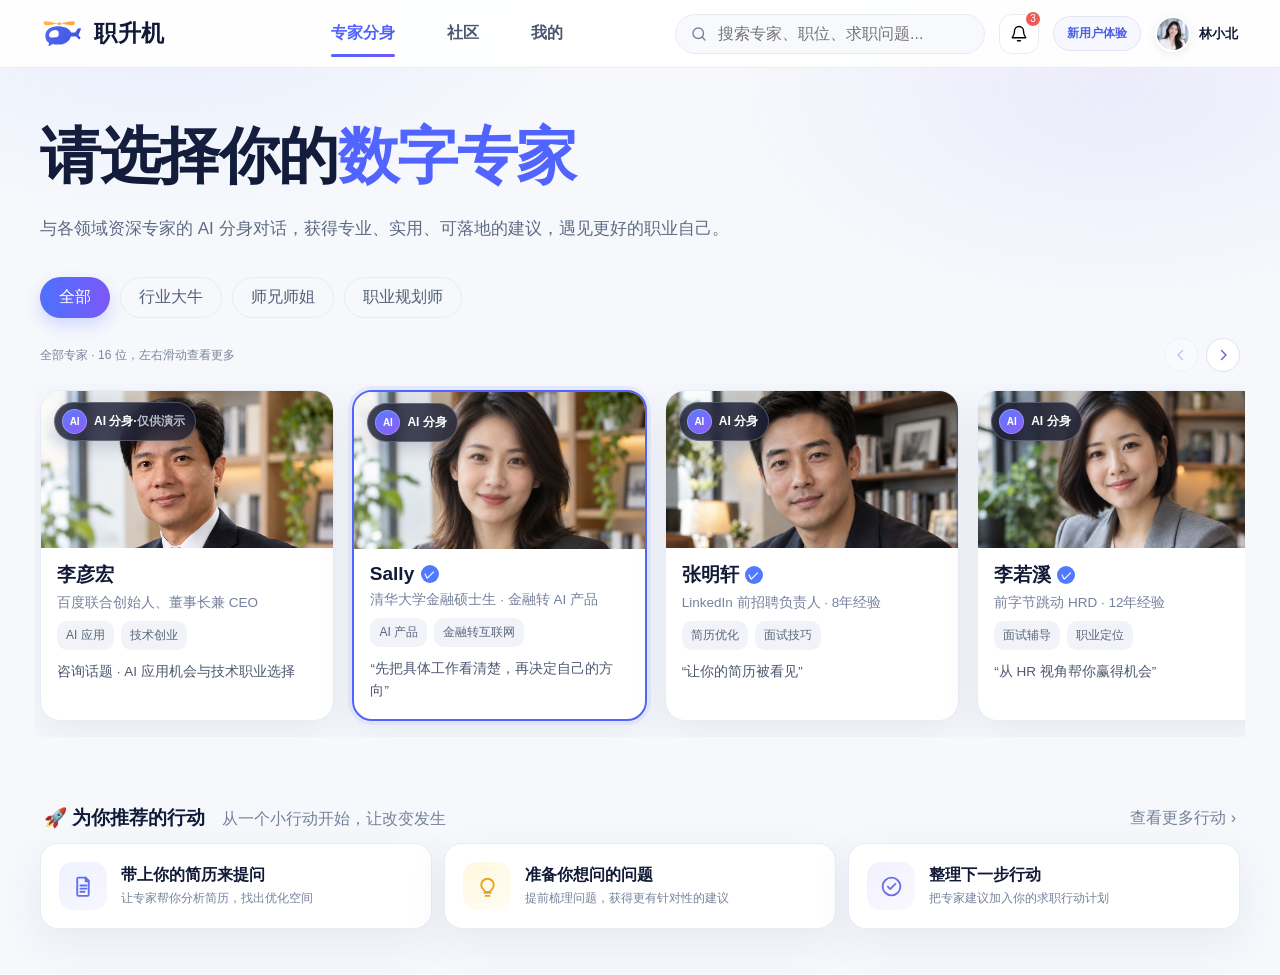
